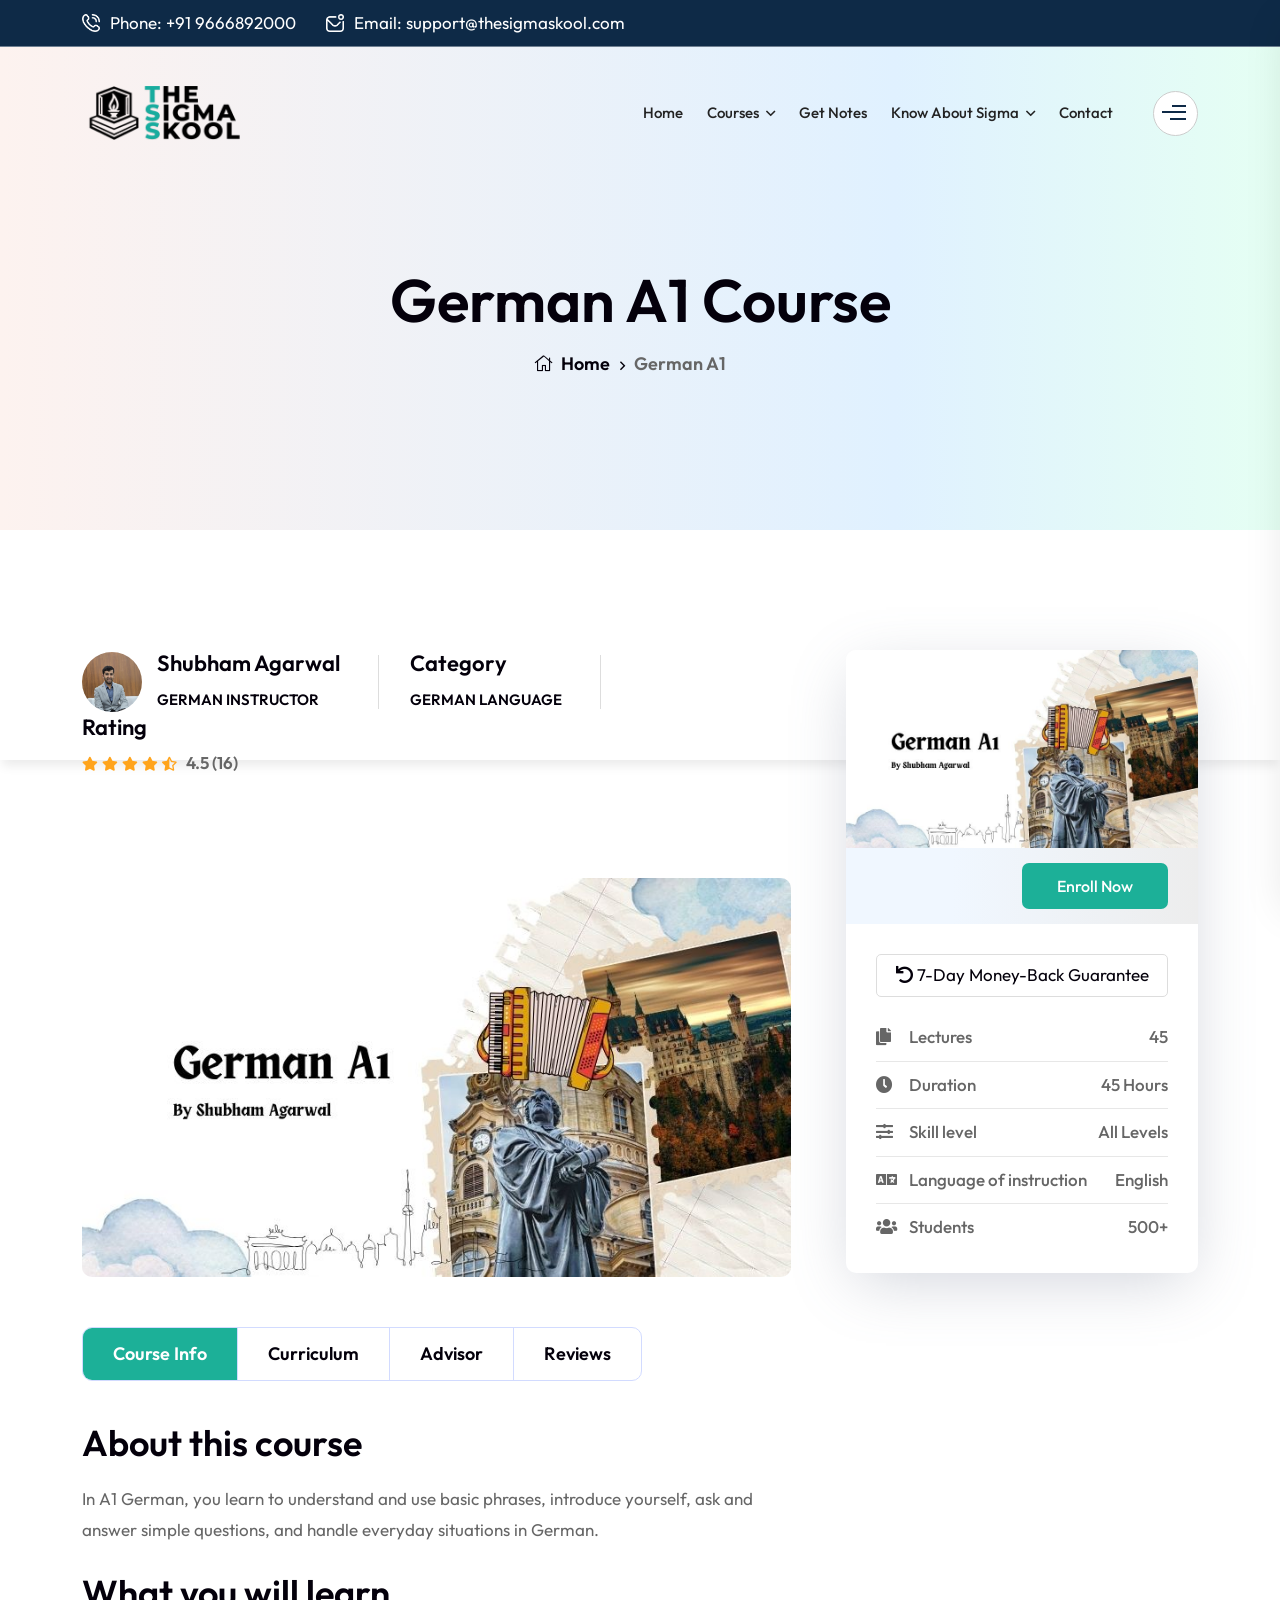
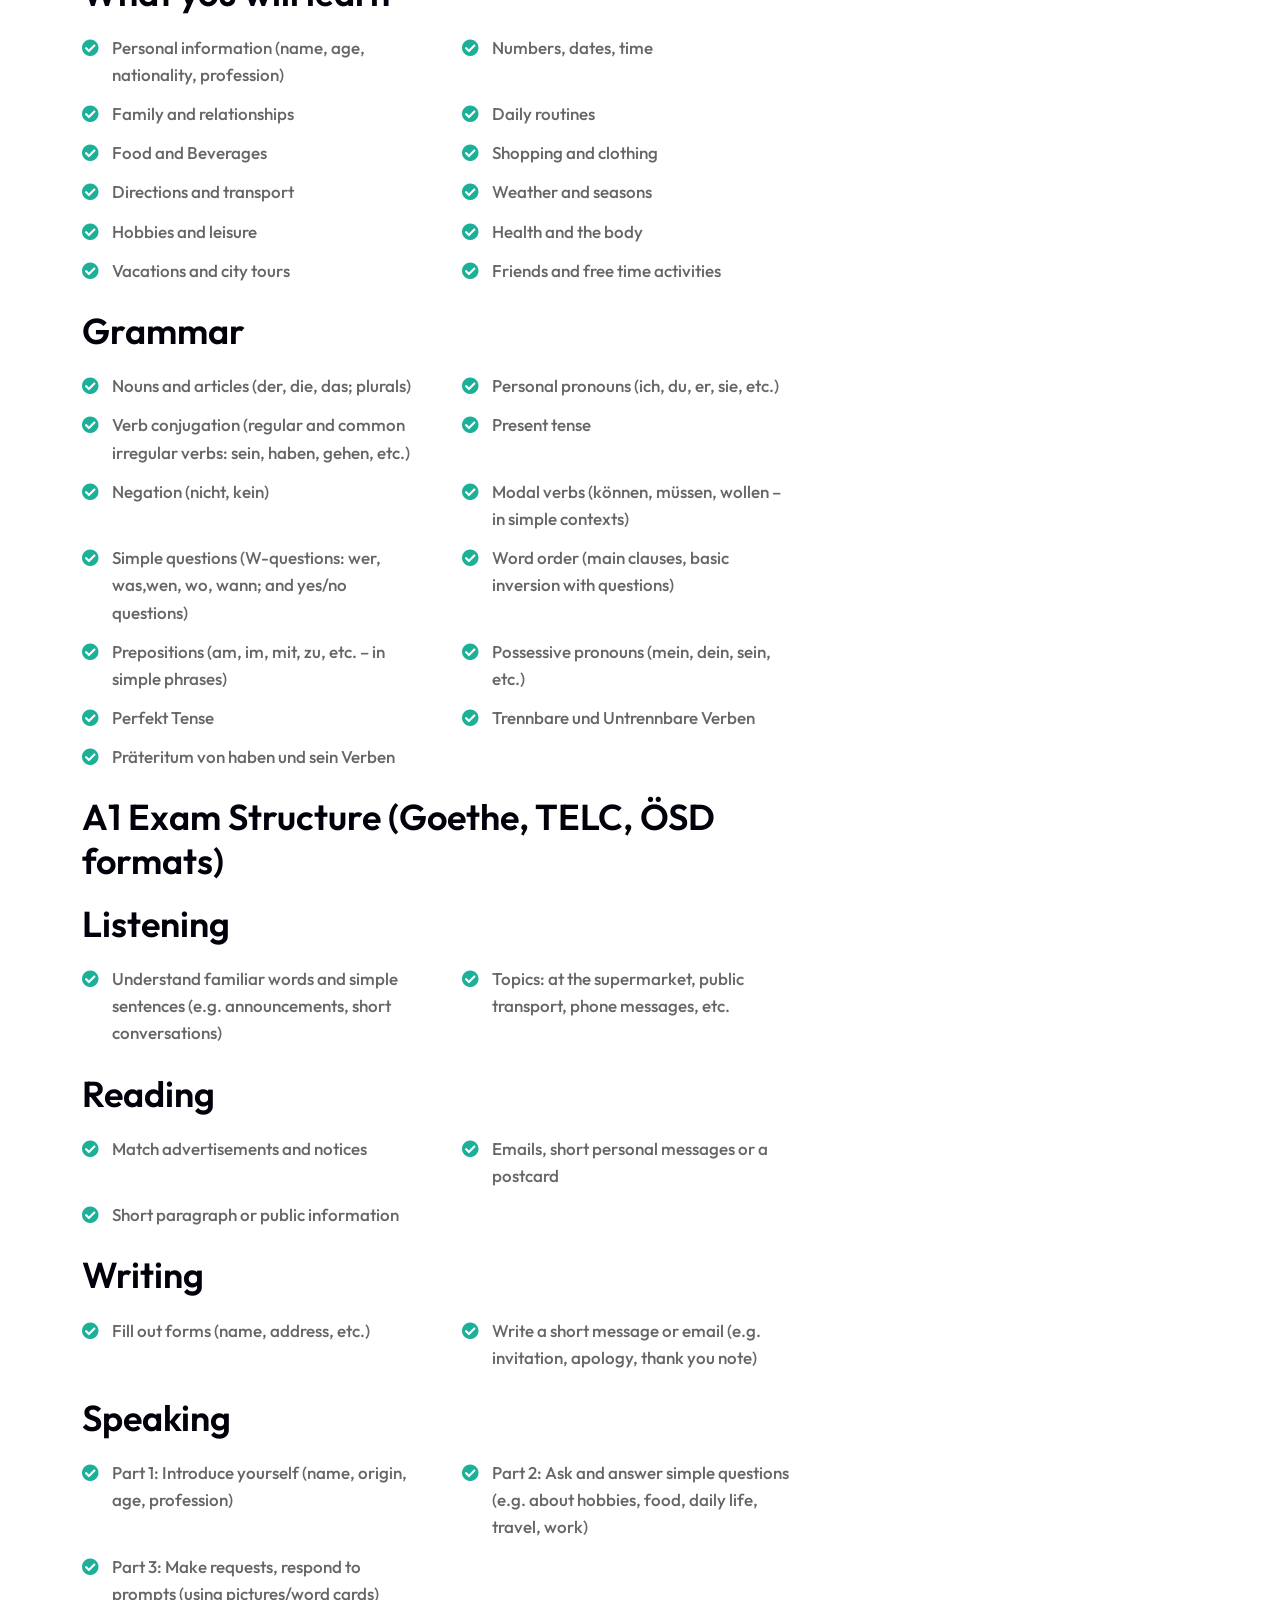
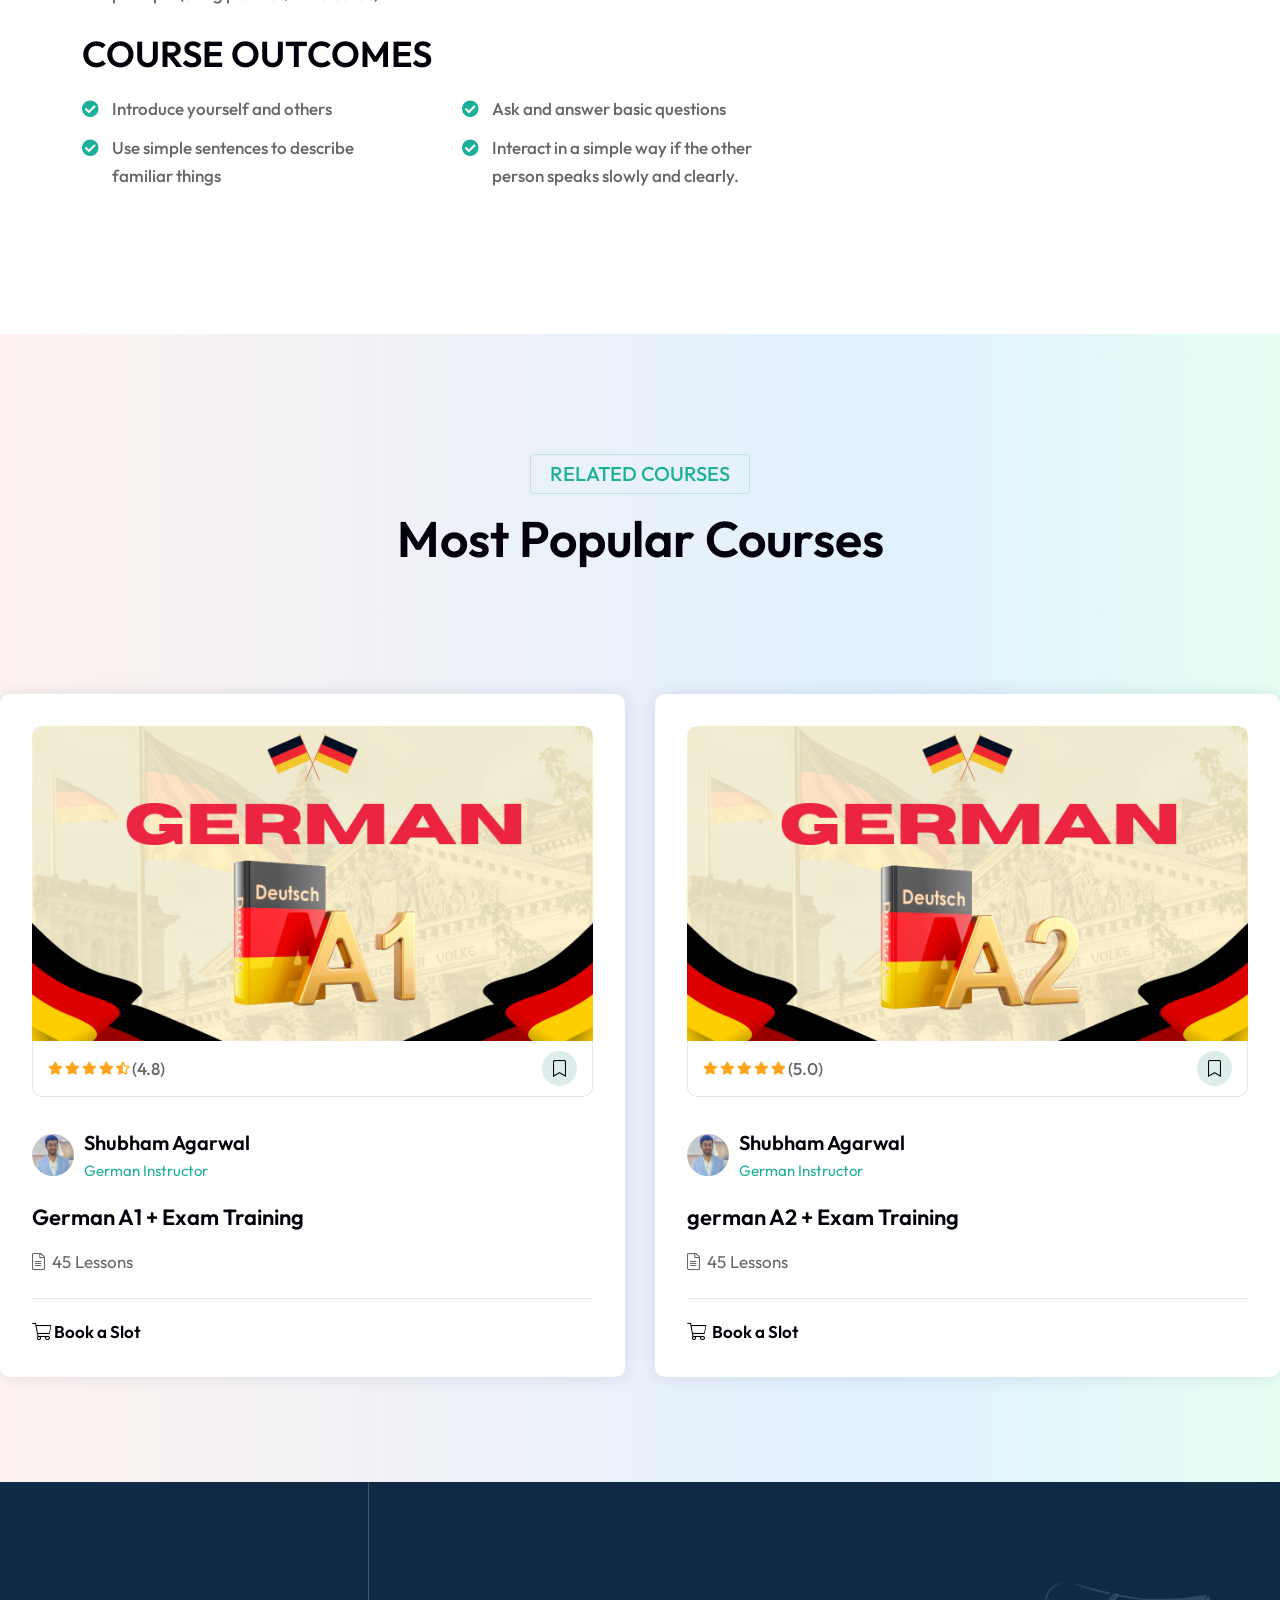
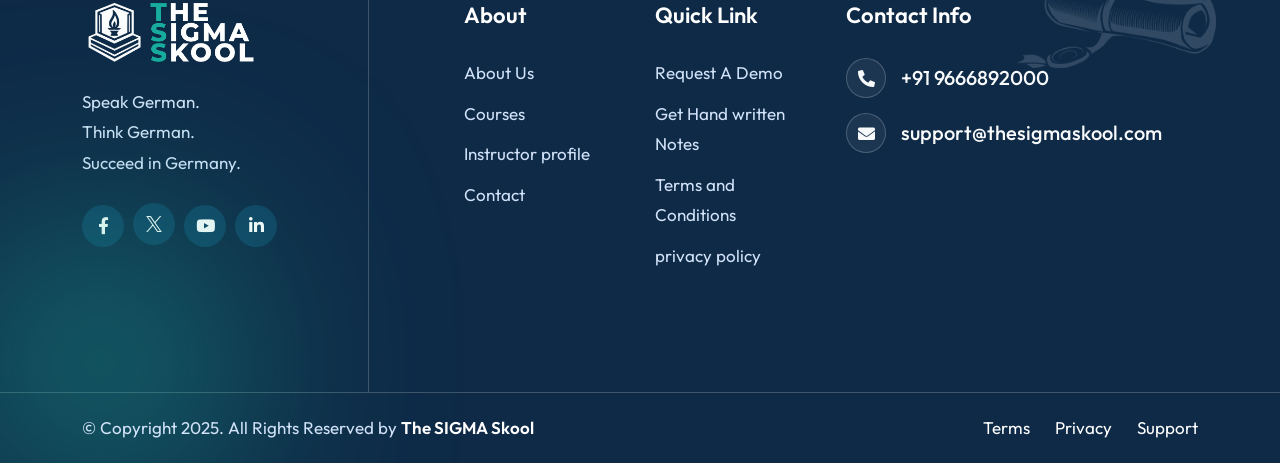
==== a1.html @ a1ff00e1 "alter 1" ====
<!DOCTYPE html>
<html lang="en">

<head>
    <!-- ========== Meta Tags ========== -->
    <meta charset="utf-8">
    <meta http-equiv="X-UA-Compatible" content="IE=edge">
    <meta name="viewport" content="width=device-width, initial-scale=1">
    <meta name="description" content="Learna - Education HTML Template">

    <!-- ========== Page Title ========== -->
    <title>The Sigma Skool</title>

    <!-- ========== Favicon Icon ========== -->
    <link rel="shortcut icon" href="assets/img/favicon.png" type="image/x-icon">

    <!-- ========== Start Stylesheet ========== -->
    <link href="assets/css/bootstrap.min.css" rel="stylesheet">
    <link href="assets/css/font-awesome.min.css" rel="stylesheet">
    <link href="assets/css/magnific-popup.css" rel="stylesheet">
    <link href="assets/css/swiper-bundle.min.css" rel="stylesheet">
    <link href="assets/css/animate.min.css" rel="stylesheet">
    <link href="assets/css/validnavs.css" rel="stylesheet">
    <link href="assets/css/helper.css" rel="stylesheet">
    <link href="assets/css/unit-test.css" rel="stylesheet">
    <link href="assets/css/style.css" rel="stylesheet">
    <link href="style.css" rel="stylesheet">
    <!-- ========== End Stylesheet ========== -->

</head>

<body>

    <!-- Start Preloader 
    ============================================= -->
    <div id="preloader">
        <div id="edufix-preloader" class="edufix-preloader">
            <div class="animation-preloader">
                <div class="spinner"></div>
                <div class="txt-loading">
                    <span data-text-preloader="S" class="letters-loading">
                        S
                    </span>
                    <span data-text-preloader="I" class="letters-loading">
                        I
                    </span>
                    <span data-text-preloader="G" class="letters-loading">
                        G
                    </span>
                    <span data-text-preloader="M" class="letters-loading">
                        M
                    </span>
                    <span data-text-preloader="A" class="letters-loading">
                        A
                    </span>
                    <!-- <span data-text-preloader="X" class="letters-loading">
                        X
                    </span> -->
                </div>
            </div>
            <div class="loader">
                <div class="row">
                    <div class="col-3 loader-section section-left">
                        <div class="bg"></div>
                    </div>
                    <div class="col-3 loader-section section-left">
                        <div class="bg"></div>
                    </div>
                    <div class="col-3 loader-section section-right">
                        <div class="bg"></div>
                    </div>
                    <div class="col-3 loader-section section-right">
                        <div class="bg"></div>
                    </div>
                </div>
            </div>
        </div>
    </div>
    <!-- End Preloader -->

    <!--[if lte IE 9]>
        <p class="browserupgrade">You are using an <strong>outdated</strong> browser. Please <a href="https://browsehappy.com/">upgrade your browser</a> to improve your experience and security.</p>
    <![endif]-->

    <!-- Start Header Top 
    ============================================= -->
    <div class="top-bar-area top-bar-style-one bg-dark text-light">
        <div class="container">
            <div class="row align-center">
                <div class="col-lg-7">
                    <ul class="item-flex">
                        <li>
                            <a href="tel:+4733378901">
                                <img src="assets/img/icon/2.png" alt="Icon"> Phone: +91 9666892000
                            </a>
                        </li>
                        <li>
                            <a href="mailto:name@email.com">
                                <img src="assets/img/icon/3.png" alt="Icon"> Email: support@thesigmaskool.com
                            </a>
                        </li>
                    </ul>
                </div>
                <div class="col-lg-5 text-end">
                    <div class="item-flex">
                        <!-- <div class="dropdown">
                            <button class="btn btn-secondary dropdown-toggle" type="button" id="dropdownMenuButton1" data-bs-toggle="dropdown" aria-expanded="false">
                                <img src="assets/img/icon/flag.png" alt="Image Not Found">
                                English <i class="fas fa-angle-down"></i>
                            </button>
                            <ul class="dropdown-menu" aria-labelledby="dropdownMenuButton1">
                              <li><a class="dropdown-item" href="#">Spanish</a></li>
                              <li><a class="dropdown-item" href="#">Arabic</a></li>
                            </ul>
                        </div> -->
                        <!-- <div>
                            <a href="#"><img src="assets/img/icon/1.png" alt="Icon"> Admin</a>
                        </div> -->
                    </div>
                </div>
            </div>
        </div>
    </div>
    <!-- End Header Top -->

    <!-- Header 
    ============================================= -->
    <header>
        <!-- Start Navigation -->
        <nav
            class="navbar mobile-sidenav navbar-sticky navbar-default validnavs dark navbar-fixed no-background inc-topbar">


            <div class="container d-flex justify-content-between align-items-center">

                <!-- Start Header Navigation -->
                <div class="item-flex">
                    <div class="navbar-header">
                        <button type="button" class="navbar-toggle" data-toggle="collapse" data-target="#navbar-menu">
                            <i class="fa fa-bars"></i>
                        </button>
                        <a class="navbar-brand" href="index.html">
                            <img src="assets/img/logo.png" class="logo" alt="Logo">
                        </a>
                    </div>
                    <!-- <form class="search-form" action="#">
                        <input type="text" placeholder="Search" class="form-control" name="text">
                        <button type="submit">
                            <i class="fa fa-search"></i>
                        </button>  
                    </form> -->
                </div>
                <!-- End Header Navigation -->

                <div class="nav-item-box d-flex justify-content-between align-items-center">
                    <!-- Collect the nav links, forms, and other content for toggling -->
                    <div class="collapse navbar-collapse" id="navbar-menu">

                        <img src="assets/img/logo.png" alt="Logo">
                        <button type="button" class="navbar-toggle" data-toggle="collapse" data-target="#navbar-menu">
                            <i class="fa fa-times"></i>
                        </button>

                        <ul class="nav navbar-nav navbar-right" data-in="fadeInDown" data-out="fadeOutUp">
                            <li class="dropdown megamenu-fw megamenu-style-two">
                                <!-- <a href="#" class="dropdown-toggle" data-toggle="dropdown">SIGMA</a>
                                <ul class="dropdown-menu megamenu-content" role="menu">
                                    
                                    <li>
                                        <div class="col-menu-wrap">
                                            <div class="menu-cal-items">
                                                <div class="col-menu">
                                                    <h4>Homepage Layout</h4>
                                                    <ul class="menu-col">
                                                        <li><a href="index.html">Home</a></li>
                                                        <li><a href="index-2.html">Digital Course Hub</a></li>
                                                        <li><a href="index-3.html">Online Academy</a></li>
                                                        <li><a href="index-4.html">Distance learning</a></li>
                                                    </ul>
                                                </div>
                                                <div c4lass="col-menu">
                                                    <h4>Homepage Layout</h4>
                                                    <ul class="menu-col">
                                                        <li><a href="index-5.html">Digital Education</a></li>
                                                        <li><a href="index-6.html">Remote Training</a></li>
                                                        <li><a href="index-7.html">University Classic</a></li>
                                                        <li><a href="index-8.html">Kindergarten</a></li>
                                                    </ul>
                                                </div>
                                            </div>
                                            <div class="megamenu-banner">
                                                <img src="assets/img/thumb/20.jpg" alt="Image Not Found">
                                            </div>
                                        </div>
                                    </li>
                                </ul>
                            </li> -->
                            <li><a href="index.html">Home</a></li>
                            <li class="dropdown megamenu-fw megamenu-style-four">
                                <a href="#" class="dropdown-toggle" data-toggle="dropdown">Courses</a>
                                <ul class="dropdown-menu megamenu-content" role="menu">
                                    <li>
                                        <div class="col-menu-wrap">
                                            <div class="col-menu">
                                                <h6 class="title">German Language</h6>
                                                <div class="content">
                                                    <ul class="menu-col">
                                                        <li><a href="a1.html">German A1</a></li>
                                                        <li><a href="a2.html">German A2</a></li>
                                                        <li><a href="b1.html">German B1</a></li>
                                                        <li><a href="a1a2.html">German A1+A2</a></li>
                                                        <li><a href="a1a2b1.html">German A1+A2+B1</a></li>
                                                        <li><a href="a2b1.html">German A2+B1</a></li>
                                                    </ul>
                                                </div>
                                            </div>
                                            <!-- <div class="col-menu">
                                                <h6 class="title">Japanese Language</h6>
                                                <div class="content">
                                                    <ul class="menu-col">
                                                        <li><a href="course-filter.html">Comming Soon</a></li>
                                                        <li><a href="course-filter-sidebar.html">Course Filter Sidebar</a></li>
                                                        <li><a href="course-filter-list.html">Course Filter List</a></li>
                                                        <li><a href="course-filter-list-sidebar.html">Course Filter List Sidebar</a></li>
                                                        <li><a href="course-single.html">Course Details</a></li>
                                                        <li><a href="course-single-2.html">Course Details Two</a></li>
                                                    </ul>
                                                </div>
                                            </div> -->
                                        </div><!-- end row -->
                                    </li>
                                </ul>
                            </li>
                            <li><a href="notes.html">Get Notes</a></li>
                            <li class="dropdown megamenu-fw megamenu-style-three">
                                <a href="#aboutus" class="dropdown-toggle" data-toggle="dropdown">Know about Sigma</a>
                                <ul class="dropdown-menu megamenu-content" role="menu">
                                    <li>
                                        <!-- <li><a href="about-us-2.html">About Us Two</a></li> -->
                                        <!-- <li><a href="instructor.html">Instructor</a></li> -->
                                    <li><a href="profile.html">Instructor Profile</a></li>
                                    <li><a href="terms-and-conditions.html">Terms and Conditions</a></li>
                                    <!-- <div class="col-menu-wrap">
                                            <div class="col-menu">
                                                <h6 class="title">Get Started</h6>
                                                <div class="content">
                                                    <ul class="menu-col">
                                                        <li><a href="about-us.html">About Us</a></li>
                                                        <li><a href="about-us-2.html">About Us Two</a></li>
                                                        <li><a href="instructor.html">Instructor</a></li>
                                                        <li><a href="profile.html">Instructor Profile</a></li>
                                                        <li><a href="gallery.html">Gallery</a></li>
                                                    </ul>
                                                </div>
                                            </div>
                                            <div class="col-menu">
                                                <h6 class="title">Events</h6>
                                                <div class="content">
                                                    <ul class="menu-col">
                                                        <li><a href="event.html">Event Style One</a></li>
                                                        <li><a href="event-2.html">Event Style Two</a></li>
                                                        <li><a href="event-3.html">Event Style Three</a></li>
                                                        <li><a href="event-4.html">Event Style Four</a></li>
                                                        <li><a href="event-single.html">Event Details</a></li>
                                                    </ul>
                                                </div>
                                            </div>
                                            <div class="col-menu">
                                                <h6 class="title">Important Pages</h6>
                                                <div class="content">
                                                    <ul class="menu-col">
                                                        <li><a href="membership-plan.html">Membership Plan</a></li>
                                                        <li><a href="zoom-meeting.html">Zoom Meeting</a></li>
                                                        <li><a href="zoom-meeting-details.html">Zoom Meeting Details</a></li>
                                                        <li><a href="faq.html">Faqs</a></li>
                                                        <li><a href="privacy-policy.html">Privacy Policy</a></li>
                                                    </ul>
                                                </div>
                                            </div>    
                                            <div class="col-menu">
                                                <h6 class="title">Other Pages</h6>
                                                <div class="content">
                                                    <ul class="menu-col">
                                                        <li><a href="contact-us.html">Contact Us</a></li>
                                                        <li><a href="login.html">Login</a></li>
                                                        <li><a href="register.html">Register</a></li>
                                                        <li><a href="megamenu.html">Megamenu</a></li>
                                                        <li><a href="404.html">Error page</a></li>
                                                    </ul>
                                                </div>
                                            </div>
                                        </div> -->
                            </li>
                        </ul>
                        </li>

                        <!-- <li class="dropdown">
                                <a href="#" class="dropdown-toggle" data-toggle="dropdown" >Blog</a>
                                <ul class="dropdown-menu">
                                    <li><a href="blog-standard.html">Blog Standard</a></li>
                                    <li><a href="blog-with-sidebar.html">Blog With Sidebar</a></li>
                                    <li><a href="blog-2-colum.html">Blog Grid Two Colum</a></li>
                                    <li><a href="blog-3-colum.html">Blog Grid Three Colum</a></li>
                                    <li><a href="blog-single.html">Blog Single</a></li>
                                    <li><a href="blog-single-with-sidebar.html">Blog Single With Sidebar</a></li>
                                </ul>
                        </li> -->
                        <!-- <li><a href="contact-us.html">Blog</a></li> -->
                        <li><a href="contact-us.html">Contact</a></li>
                        </ul>
                    </div><!-- /.navbar-collapse -->

                    <div class="attr-right">
                        <!-- Start Atribute Navigation -->
                        <div class="attr-nav">
                            <ul>
                                <li class="side-menu">
                                    <a href="#">
                                        <div class="menu-icon">
                                            <span class="bar-1"></span>
                                            <span class="bar-2"></span>
                                            <span class="bar-3"></span>
                                        </div>
                                    </a>
                                </li>
                            </ul>

                        </div>
                        <!-- End Atribute Navigation -->
                    </div>
                </div>

                <!-- Start Side Menu -->
                <div class="side">
                    <a href="#" class="close-side"><i class="fas fa-times"></i></a>
                    <div class="widget">
                        <div class="logo">
                            <img src="assets/img/logo-light.png" alt="Logo">
                        </div>
                        <p>
                            Sigma Skool offers expert-led German language courses guided by high-profile instructors
                            with global teaching experience. Our curriculum emphasizes real-world communication,
                            cultural fluency, and career relevance. Mastering German opens doors to international
                            education, top-tier job markets, and global networking—making language learning an
                            investment in your future success.

                        </p>
                    </div>
                    <div class="widget address">
                        <div>
                            <ul>
                                <li>
                                    <div class="content">
                                        <p>Address</p>
                                        <strong>Hyderabad</strong>
                                    </div>
                                </li>
                                <li>
                                    <div class="content">
                                        <p>Email</p>
                                        <strong>support@thesigmaskool.com</strong>
                                    </div>
                                </li>
                                <li>
                                    <div class="content">
                                        <p>Contact</p>
                                        <strong>+91 9542141419</strong>
                                    </div>
                                </li>
                            </ul>
                        </div>
                    </div>
                    <div class="widget newsletter">
                        <h4 class="title">Make yourself a SIGMA</h4>
                        <form action="#">
                            <div class="input-group stylish-input-group">
                                <input type="email" placeholder="Enter your e-mail" class="form-control" name="email">
                                <span class="input-group-addon">
                                    <button type="submit">
                                        <i class="fa fa-long-arrow-right"></i>
                                    </button>
                                </span>
                            </div>
                        </form>
                    </div>
                    <div class="widget social">
                        <ul class="link">
                            <li><a href="#"><i class="fab fa-facebook-f"></i></a></li>
                            <li><a href="#"><i class="fab fa-twitter"></i></a></li>
                            <li><a href="#"><i class="fab fa-linkedin-in"></i></a></li>
                            <li><a href="#"><i class="fab fa-behance"></i></a></li>
                        </ul>
                    </div>

                </div>
                <!-- End Side Menu -->

            </div>
            <!-- Overlay screen for menu -->
            <div class="overlay-screen"></div>
            <!-- End Overlay screen for menu -->
        </nav>
        <!-- End Navigation -->
    </header>
    <!-- End Header -->


    <!-- Start Breadcrumb 
    ============================================= -->
    <div class="breadcrumb-area text-center bg-gray-gradient-secondary">
        <div class="container">
            <div class="row">
                <div class="col-lg-8 offset-lg-2">
                    <h1>German A1 Course</h1>
                    <nav aria-label="breadcrumb">
                        <ol class="breadcrumb">
                            <li><a href="#"><i class="fas fa-home"></i> Home</a></li>
                            <li class="active">German A1</li>
                        </ol>
                    </nav>
                </div>
            </div>
        </div>
    </div>
    <!-- End Breadcrumb -->

    <!-- Start Course Details 
    ============================================= -->
    <div class="course-detils-area default-padding">
        <div class="container">
            <div class="course-details-items">
                <div class="row">
                    <div class="col-lg-8 pr-40 pr-md-15 pr-xs-15">
                        <div class="course-details-left-info">

                            <div class="course-single-meta">
                                <div class="item author">
                                    <div class="thumb">
                                        <a href="#"><img alt="Thumb" src="assets/img/team/profile.png"></a>
                                    </div>
                                    <div class="desc">
                                        <h4>Shubham Agarwal</h4>
                                        <a href="#">German Instructor</a>
                                    </div>
                                </div>
                                <div class="item category">
                                    <h4>Category</h4>
                                    <a href="#">German Language</a>
                                </div>
                                <div class="item rating">
                                    <h4>Rating</h4>
                                    <i class="fas fa-star"></i>
                                    <i class="fas fa-star"></i>
                                    <i class="fas fa-star"></i>
                                    <i class="fas fa-star"></i>
                                    <i class="fas fa-star-half-alt"></i>
                                    <span>4.5 (16)</span>
                                </div>
                            </div>
                            <div class="coruse-details-thumb">
                                <img src="assets/img/courses/5.jpg" alt="Image Not Found">
                            </div>

                            <div class="course-details-info">
                                <ul class="nav nav-tabs course-details-navs" id="myTab" role="tablist">
                                    <li class="nav-item" role="presentation">
                                        <button class="nav-link active" id="tabs_1" data-bs-toggle="tab"
                                            data-bs-target="#tab_1" type="button" role="tab" aria-controls="tab_1"
                                            aria-selected="true">
                                            Course Info
                                        </button>
                                    </li>
                                    <li class="nav-item" role="presentation">
                                        <button class="nav-link" id="tabs_2" data-bs-toggle="tab"
                                            data-bs-target="#tab_2" type="button" role="tab" aria-controls="tab_2"
                                            aria-selected="false">
                                            Curriculum
                                        </button>
                                    </li>
                                    <li class="nav-item" role="presentation">
                                        <button class="nav-link" id="tabs_3" data-bs-toggle="tab"
                                            data-bs-target="#tab_3" type="button" role="tab" aria-controls="tab_3"
                                            aria-selected="false">
                                            Advisor
                                        </button>
                                    </li>
                                    <li class="nav-item" role="presentation">
                                        <button class="nav-link" id="tabs_4" data-bs-toggle="tab"
                                            data-bs-target="#tab_4" type="button" role="tab" aria-controls="tab_4"
                                            aria-selected="false">
                                            Reviews
                                        </button>
                                    </li>
                                </ul>


                                <div class="tab-content course-details-tab-content" id="myTabContent">
                                    <!-- Tab Single -->
                                    <div class="tab-pane fade show active" id="tab_1" role="tabpanel"
                                        aria-labelledby="tabs_1">
                                       <h2>About this course</h2>
                                    <p>
                                        In A1 German, you learn to understand and use basic phrases, introduce yourself, ask and answer simple questions, and handle everyday situations in German.
                                    <h2>What you will learn</h2>
                                    <ul class="list-style-one">
                                        <li>Personal information (name, age, nationality, profession)</li>
                                        <li>Numbers, dates, time</li>
                                        <li>Family and relationships</li>
                                        <li>Daily routines</li>
                                        <li>Food and Beverages</li>
                                        <li>Shopping and clothing</li>
                                        <li>Directions and transport</li>
                                        <li>Weather and seasons</li>
                                        <li>Hobbies and leisure </li>
                                        <li>Health and the body </li>
                                        <li>Vacations and city tours</li>
                                        <li>Friends and free time activities</li>
                                    </ul>
                                    <h2>Grammar</h2>
                                    <ul class="list-style-one">
                                        <li>Nouns and articles (der, die, das; plurals)</li>
                                        <li>Personal pronouns (ich, du, er, sie, etc.)</li>
                                        <li>Verb conjugation (regular and common irregular verbs: sein, haben, gehen, etc.)</li>
                                        <li>Present tense </li>
                                        <li>Negation (nicht, kein)</li>
                                        <li>Modal verbs (können, müssen, wollen – in simple contexts)</li>
                                        <li>Simple questions (W-questions: wer, was,wen, wo, wann; and yes/no questions)</li>
                                        <li>Word order (main clauses, basic inversion with questions)</li>
                                        <li>Prepositions (am, im, mit, zu, etc. – in simple phrases)</li>
                                        <li>Possessive pronouns (mein, dein, sein, etc.)</li>
                                        <li>Perfekt Tense</li>
                                        <li>Trennbare und Untrennbare Verben</li>
                                        <li>Präteritum von haben und sein Verben</li>
                                        </ul>

                                    <h2>A1 Exam Structure (Goethe, TELC, ÖSD formats)</h2>
                                    
                                    <h2>Listening</h2>
                                    <ul class="list-style-one">
                                        <li>Understand familiar words and simple sentences (e.g. announcements, short conversations)</li>
                                        <li>Topics: at the supermarket, public transport, phone messages, etc.</li>
                                    </ul>
                                    
                                    <h2>Reading</h2>
                                    <ul class="list-style-one">
                                        <li>Match advertisements and notices</li>
                                        <li>Emails, short personal messages or a postcard</li>
                                        <li>Short paragraph or public information</li>
                                    </ul>
                                    
                                    <h2>Writing</h2>
                                    <ul class="list-style-one">
                                        <li>Fill out forms (name, address, etc.)</li>
                                        <li>Write a short message or email (e.g. invitation, apology, thank you note)</li>
                                    </ul>
                                    
                                    <h2>Speaking</h2>
                                    <ul class="list-style-one">
                                        <li>Part 1: Introduce yourself (name, origin, age, profession)</li>
                                        <li>Part 2: Ask and answer simple questions (e.g. about hobbies, food, daily life, travel, work)</li>
                                        <li>Part 3: Make requests, respond to prompts (using pictures/word cards)</li>
                                    </ul>
                                    
                                    <h2>COURSE OUTCOMES</h2>
                                    <ul class="list-style-one">
                                        <li>Introduce yourself and others</li>
                                        <li>Ask and answer basic questions</li>
                                        <li>Use simple sentences to describe familiar things</li>
                                        <li>Interact in a simple way if the other person speaks slowly and clearly.</li>
                                    </ul>

                                    </div>

                                    <div class="tab-pane fade" id="tab_4" role="tabpanel" aria-labelledby="tabs_4">
                                        <div class="curriculum-review">
                                            <div class="curriculum-review-item">
                                                <div class="total-review">
                                                    <h2>4.9</h2>
                                                    <h4>Wonderful</h4>
                                                    <div class="ratings">
                                                        <i class="fas fa-star"></i>
                                                        <i class="fas fa-star"></i>
                                                        <i class="fas fa-star"></i>
                                                        <i class="fas fa-star"></i>
                                                        <i class="fas fa-star-half-alt"></i>
                                                    </div>
                                                    <span>(2.5k Reviews)</span>
                                                </div>
                                                <div class="review-count">
                                                    <!-- Single Item -->
                                                    <div class="review-count-item">
                                                        <div class="ratings five-out-of-five">
                                                            <i class="fas fa-star"></i>
                                                            <i class="fas fa-star"></i>
                                                            <i class="fas fa-star"></i>
                                                            <i class="fas fa-star"></i>
                                                            <i class="fas fa-star"></i>
                                                        </div>
                                                        <div class="progress-bar width-90"></div>
                                                        <span>90%</span>
                                                    </div>
                                                    <!-- End Single Item -->
                                                    <!-- Single Item -->
                                                    <div class="review-count-item">
                                                        <div class="ratings five-out-of-four">
                                                            <i class="fas fa-star"></i>
                                                            <i class="fas fa-star"></i>
                                                            <i class="fas fa-star"></i>
                                                            <i class="fas fa-star"></i>
                                                            <i class="fas fa-star"></i>
                                                        </div>
                                                        <div class="progress-bar width-80"></div>
                                                        <span>80%</span>
                                                    </div>
                                                    <!-- End Single Item -->
                                                    <!-- Single Item -->
                                                    <div class="review-count-item">
                                                        <div class="ratings five-out-of-three">
                                                            <i class="fas fa-star"></i>
                                                            <i class="fas fa-star"></i>
                                                            <i class="fas fa-star"></i>
                                                            <i class="fas fa-star"></i>
                                                            <i class="fas fa-star"></i>
                                                        </div>
                                                        <div class="progress-bar width-70"></div>
                                                        <span>70%</span>
                                                    </div>
                                                    <!-- End Single Item -->
                                                    <!-- Single Item -->
                                                    <div class="review-count-item">
                                                        <div class="ratings five-out-of-two">
                                                            <i class="fas fa-star"></i>
                                                            <i class="fas fa-star"></i>
                                                            <i class="fas fa-star"></i>
                                                            <i class="fas fa-star"></i>
                                                            <i class="fas fa-star"></i>
                                                        </div>
                                                        <div class="progress-bar width-60"></div>
                                                        <span>60%</span>
                                                    </div>
                                                    <!-- End Single Item -->
                                                    <!-- Single Item -->
                                                    <div class="review-count-item">
                                                        <div class="ratings five-out-of-one">
                                                            <i class="fas fa-star"></i>
                                                            <i class="fas fa-star"></i>
                                                            <i class="fas fa-star"></i>
                                                            <i class="fas fa-star"></i>
                                                            <i class="fas fa-star"></i>
                                                        </div>
                                                        <div class="progress-bar width-10"></div>
                                                        <span>10%</span>
                                                    </div>
                                                    <!-- End Single Item -->
                                                </div>
                                            </div>
                                        </div>
                                        <div class="course-review-section mt-80 mt-xs-50">
                                            <!-- Single Item -->
                                            <div class="course-review-item-one">
                                                <div class="thumb">
                                                    <!-- <img src="assets/img/team/m3.jpg" alt="Image Not Found"> -->
                                                </div>
                                                <div class="info">
                                                    <div class="top">
                                                        <h4>Y Sunny</h4>
                                                        <span>18 August, 2025</span>
                                                    </div>
                                                    <div class="ratings">
                                                        <i class="fas fa-star"></i>
                                                        <i class="fas fa-star"></i>
                                                        <i class="fas fa-star"></i>
                                                        <i class="fas fa-star"></i>
                                                        <i class="fas fa-star-half-alt"></i>
                                                    </div>
                                                    <p>
                                                        Learning German with Shubham Sir was a great experience. I have
                                                        completed A1+A2 with strong basics and In a structured way.
                                                    </p>
                                                    <div class="bottom">
                                                        <ul>
                                                            <li>
                                                                <a href="#"><i class="fas fa-thumbs-up"></i> 202</a>
                                                            </li>
                                                            <li>
                                                                <a href="#"><i class="fas fa-reply"></i> Reply</a>
                                                            </li>
                                                        </ul>
                                                    </div>
                                                </div>
                                            </div>
                                            <!-- End Single Item -->
                                            <!-- Single Item -->
                                            <div class="course-review-item-one">
                                                <div class="thumb">
                                                    <!-- <img src="assets/img/team/m4.jpg" alt="Image Not Found"> -->
                                                </div>
                                                <div class="info">
                                                    <div class="top">
                                                        <h4>Jayasree</h4>
                                                        <span>18 June, 2025</span>
                                                    </div>
                                                    <div class="ratings">
                                                        <i class="fas fa-star"></i>
                                                        <i class="fas fa-star"></i>
                                                        <i class="fas fa-star"></i>
                                                        <i class="fas fa-star"></i>
                                                        <i class="fas fa-star"></i>
                                                    </div>
                                                    <p>
                                                        It has been an amazing experience learning the language with you
                                                        sir.and you allows a lot of time for practicing conversations
                                                        during our lessons and does not ignore grammar,pronunciation or
                                                        spellings.I appreciate your patience and clarity in explaining
                                                        complex concepts.
                                                    </p>
                                                    <div class="bottom">
                                                        <ul>
                                                            <li>
                                                                <a href="#"><i class="fas fa-thumbs-up"></i> 658</a>
                                                            </li>
                                                            <li>
                                                                <a href="#"><i class="fas fa-reply"></i> Reply</a>
                                                            </li>
                                                        </ul>
                                                    </div>
                                                </div>
                                            </div>
                                            <!-- End Single Item -->
                                        </div>
                                    </div>
                                    <!-- End Tab Single -->
                                </div>

                            </div>

                        </div>
                    </div>
                    <div class="col-lg-4">
                        <div class="course-details-category">
                            <!-- Single Item -->
                            <div class="course-cat-single">
                                <div class="course-preview-info">
                                    <div class="thumb">
                                        <img src="assets/img/courses/5.jpg" alt="Thumb">
                                        <!-- <a href="https://www.youtube.com/watch?v=owhuBrGIOsE" class="popup-youtube light video-play-button item-center"> -->
                                        <!-- <i class="fa fa-play"></i> -->
                                        </a>
                                    </div>
                                    <div class="content">
                                        <div class="top">
                                            <div class="pricce">
                                                <!-- <h2>$32</h2> -->
                                            </div>
                                            <a class="btn btn-theme animation btn-sm" href="https://wa.me/911234567890">Enroll Now</a>
                                        </div>
                                        <div class="course-includes">
                                            <div class="info">
                                                <p>
                                                    <i class="fas fa-undo"></i> 7-Day Money-Back Guarantee
                                                </p>
                                                <ul>
                                                    <li>
                                                        <i class="fas fa-copy"></i> Lectures <span>45</span>
                                                    </li>
                                                    <li>
                                                        <i class="fas fa-clock"></i> Duration <span>45 Hours</span>
                                                    </li>
                                                    <li>
                                                        <i class="fas fa-sliders-h"></i> Skill level <span>All
                                                            Levels</span>
                                                    </li>
                                                    <li>
                                                        <i class="fas fa-language"></i> Language of instruction<span>English</span>
                                                    </li>
                                                    <li>
                                                        <i class="fas fa-users"></i> Students <span>500+</span>
                                                    </li>
                                                </ul>
                                            </div>
                                        </div>
                                    </div>
                                </div>
                            </div>
                            <!-- End Single Item -->
                            <!-- Single Item -->
                            <!-- <div class="course-cat-single">
                                <div class="top-instructor-widget">
                                    <h4 class="widget-title">Top Instructors</h4>
                                    Single Item
                                    <div class="top-instructor-single">
                                        <div class="thumb">
                                            <img src="assets/img/team/m6.jpg" alt="Image Not Found">
                                        </div>
                                        <div class="info">
                                            <h5><a href="#">Daniyel Joe</a></h5>
                                            <span>Java Expert</span>
                                            <div class="ratings">
                                                <i class="fas fa-star"></i>
                                                <i class="fas fa-star"></i>
                                                <i class="fas fa-star"></i>
                                                <i class="fas fa-star"></i>
                                                <i class="fas fa-star-half-alt"></i>
                                                <span>(4.9)</span>
                                            </div>
                                            <ul>
                                                <li><i class="fas fa-file-alt"></i> 12 Courses</li>
                                                <li><i class="fas fa-user"></i> 2k Students</li>
                                            </ul>
                                        </div>
                                    </div>
                                    Single Item
                                    Single Item
                                    <div class="top-instructor-single">
                                        <div class="thumb">
                                            <img src="assets/img/team/m5.jpg" alt="Image Not Found">
                                        </div>
                                        <div class="info">
                                            <h5><a href="#">Sarahub Albert</a></h5>
                                            <span>Laravel Expert</span>
                                            <div class="ratings">
                                                <i class="fas fa-star"></i>
                                                <i class="fas fa-star"></i>
                                                <i class="fas fa-star"></i>
                                                <i class="fas fa-star"></i>
                                                <i class="fas fa-star"></i>
                                                <span>(5.0)</span>
                                            </div>
                                            <ul>
                                                <li><i class="fas fa-file-alt"></i> 25 Courses</li>
                                                <li><i class="fas fa-user"></i> 5k Students</li>
                                            </ul>
                                        </div>
                                    </div>
                                    Single Item
                                </div>
                            </div>
                            End Single Item -->
                        </div>
                    </div>
                </div>
            </div>
        </div>
    </div>
    <!-- End Course Details -->

    <!-- Start Related Course 
    ============================================= -->
    <div class="course-style-two-area default-padding bottom-less bg-gray-gradient-secondary overflow-hidden">
        <div class="container">
            <div class="row">
                <div class="col-lg-8 offset-lg-2">
                    <div class="site-heading text-center">
                        <h4 class="sub-title">Related Courses</h4>
                        <h2 class="title">Most Popular Courses</h2>
                    </div>
                </div>
            </div>
        </div>
        <div class="container">
            <div class="row">
                <div class="col-lg-12">
                    <div class="course-style-one-bullet swiper">
                        <div class="swiper-wrapper">
                            <!-- <div class="swiper-slide">
                                <div class="course-bullet-item">
                                    <div class="icon">
                                        <img src="assets/img/icon/26.png" alt="Image Not Found">
                                    </div>
                                    <div class="info">
                                        <h4>German</h4>
                                        <span>6 Courses</span>
                                    </div>
                                </div>
                            </div>
                            <div class="swiper-slide">
                                <div class="course-bullet-item">
                                    <div class="icon">
                                        <img src="assets/img/icon/27.png" alt="Image Not Found">
                                    </div>
                                    <div class="info">
                                        <h4>Japanese</h4>
                                        <span>5 Courses</span>
                                    </div>
                                </div>
                            </div>
                            <div class="swiper-slide">
                                <div class="course-bullet-item">
                                    <div class="icon">
                                        <img src="assets/img/icon/28.png" alt="Image Not Found">
                                    </div>
                                    <div class="info">
                                        <h4>Spoken English</h4>
                                        <span>10 Courses</span>
                                    </div>
                                </div>
                            </div>
                            <div class="swiper-slide">
                                <div class="course-bullet-item">
                                    <div class="icon">
                                        <img src="assets/img/icon/29.png" alt="Image Not Found">
                                    </div>
                                    <div class="info">
                                        <h4>French</h4>
                                        <span>6 Courses</span>
                                    </div>
                                </div>
                            </div>
                            <div class="swiper-slide">
                                <div class="course-bullet-item">
                                    <div class="icon">
                                        <img src="assets/img/icon/30.png" alt="Image Not Found">
                                    </div>
                                    <div class="info">
                                        <h4>Spanish</h4>
                                        <span>7 Courses</span>
                                    </div>
                                </div> -->
                            </div>
                        </div>
                    </div>
                </div>
            </div>

            <div class="course-style-one-carousel swiper">
                <div class="swiper-wrapper">

                    <!-- Single Item -->
                    <div class="swiper-slide">
                        <div class="row">
                            <div class="course-inner-carousel swiper">
                                <div class="swiper-wrapper">
                                    <!-- Single Item -->
                                    <div class="swiper-slide">
                                        <div class="course-style-one-item hover-less style-two">
                                            <div class="thumb">
                                                <img src="assets/img/courses/1.png" alt="Image Not Found">
                                            </div>
                                            <div class="top-meta">
                                                <ul>
                                                    <li>
                                                        <div class="course-rating">
                                                            <i class="fas fa-star"></i>
                                                            <i class="fas fa-star"></i>
                                                            <i class="fas fa-star"></i>
                                                            <i class="fas fa-star"></i>
                                                            <i class="fas fa-star-half-alt"></i>
                                                            <span>(4.8)</span>
                                                        </div>
                                                    </li>
                                                </ul>
                                                <div class="bookmark">
                                                    <a href="#"><i class="fas fa-bookmark"></i></a>
                                                </div>
                                            </div>
                                            <div class="info">
                                                <div class="author">
                                                    <img src="assets/img/courses/profile.png" alt="Image Not Found">
                                                    <a href="#">Shubham Agarwal <span>German Instructor</span></a>
                                                </div>
                                                <h4><a href="course-single.html">German A1 + Exam Training</a></h4>
                                                <div class="course-meta">
                                                    <ul>
                                                        <li>
                                                            <i class="fas fa-file-alt"></i> 45 Lessons
                                                        </li>
                                                        <!-- <li>
                                                            <i class="fas fa-user"></i> 120 Students
                                                        </li> -->
                                                    </ul>
                                                </div>
                                            </div>
                                            <div class="course-bottom-meta">
                                                <!-- <h2 class="price"><del>$48.00</del> $32.00</h2> -->
                                                <a href="#"><i class="fas fa-shopping-cart"></i>Book a Slot</a>
                                            </div>
                                        </div>
                                    </div>
                                    <!-- Single Item -->
                                    <!-- Single Item -->
                                    <div class="swiper-slide">
                                        <div class="course-style-one-item hover-less style-two">
                                            <div class="thumb">
                                                <img src="assets/img/courses/2.png" alt="Image Not Found">
                                            </div>
                                            <div class="top-meta">
                                                <ul>
                                                    <li>
                                                        <div class="course-rating">
                                                            <i class="fas fa-star"></i>
                                                            <i class="fas fa-star"></i>
                                                            <i class="fas fa-star"></i>
                                                            <i class="fas fa-star"></i>
                                                            <i class="fas fa-star"></i>
                                                            <span>(5.0)</span>
                                                        </div>
                                                    </li>
                                                </ul>
                                                <div class="bookmark">
                                                    <a href="#"><i class="fas fa-bookmark"></i></a>
                                                </div>
                                            </div>
                                            <div class="info">
                                                <div class="author">
                                                    <img src="assets/img/courses/profile.png" alt="Image Not Found">
                                                    <a href="#">Shubham Agarwal <span>German Instructor</span></a>
                                                </div>
                                                <h4><a href="course-single.html">german A2 + Exam Training</a></h4>
                                                <div class="course-meta">
                                                    <ul>
                                                        <li>
                                                            <i class="fas fa-file-alt"></i> 45 Lessons
                                                        </li>
                                                        <!-- <li>
                                                            <i class="fas fa-user"></i> 340 Students
                                                        </li> -->
                                                    </ul>
                                                </div>
                                            </div>
                                            <div class="course-bottom-meta">
                                                <!-- <h2 class="price"><del>$53.00</del> $28.00</h2> -->
                                                <a href="#"><i class="fas fa-shopping-cart"></i> Book a Slot</a>
                                            </div>
                                        </div>
                                    </div>
                                    <!-- Single Item -->
                                    <!-- Single Item -->
                                    <div class="swiper-slide">
                                        <div class="course-style-one-item hover-less style-two">
                                            <div class="thumb">
                                                <img src="assets/img/courses/3.png" alt="Image Not Found">
                                            </div>
                                            <div class="top-meta">
                                                <ul>
                                                    <li>
                                                        <div class="course-rating">
                                                            <i class="fas fa-star"></i>
                                                            <i class="fas fa-star"></i>
                                                            <i class="fas fa-star"></i>
                                                            <i class="fas fa-star"></i>
                                                            <i class="fas fa-star-half-alt"></i>
                                                            <span>(4.9)</span>
                                                        </div>
                                                    </li>
                                                </ul>
                                                <div class="bookmark">
                                                    <a href="#"><i class="fas fa-bookmark"></i></a>
                                                </div>
                                            </div>
                                            <div class="info">
                                                <div class="author">
                                                    <img src="assets/img/courses/profile.png" alt="Image Not Found">
                                                    <a href="#">Shubham Agarwal <span>German Instructor</span></a>
                                                </div>
                                                <h4><a href="course-single.html">German B1 + Exam Training</a></h4>
                                                <div class="course-meta">
                                                    <ul>
                                                        <li>
                                                            <i class="fas fa-file-alt"></i> 60 Lessons
                                                        </li>
                                                        <li>
                                                            <!-- <i class="fas fa-user"></i> 650 Students -->
                                                        </li>
                                                    </ul>
                                                </div>
                                            </div>
                                            <div class="course-bottom-meta">
                                                <!-- <h2 class="price"><del>$36.00</del> $20.00</h2> -->
                                                <a href="#"><i class="fas fa-shopping-cart"></i> Book a Slot</a>
                                            </div>
                                        </div>
                                    </div>
                                    <!-- Single Item -->
                                </div>
                            </div>
                        </div>
                    </div>
                    <!-- End Single Item -->

                    <!-- Single Item -->
                    <div class="swiper-slide">
                        <div class="row">
                            <div class="course-inner-carousel swiper">
                                <div class="swiper-wrapper">
                                    <!-- Single Item -->
                                    <div class="swiper-slide">
                                        <div class="course-style-one-item hover-less style-two">
                                            <div class="thumb">
                                                <img src="assets/img/courses/4.png" alt="Image Not Found">
                                            </div>
                                            <div class="top-meta">
                                                <ul>
                                                    <li>
                                                        <div class="course-rating">
                                                            <i class="fas fa-star"></i>
                                                            <i class="fas fa-star"></i>
                                                            <i class="fas fa-star"></i>
                                                            <i class="fas fa-star"></i>
                                                            <i class="fas fa-star-half-alt"></i>
                                                            <span>(4.8)</span>
                                                        </div>
                                                    </li>
                                                </ul>
                                                <div class="bookmark">
                                                    <a href="#"><i class="fas fa-bookmark"></i></a>
                                                </div>
                                            </div>
                                            <div class="info">
                                                <div class="author">
                                                    <img src="assets/img/courses/profile.png" alt="Image Not Found">
                                                    <a href="#">Shubham Agarwal<span>German Instructor</span></a>
                                                </div>
                                                <h4><a href="course-single.html">German Combo pack A1+A2+B1 + Exam
                                                        Training</a></h4>
                                                <div class="course-meta">
                                                    <ul>
                                                        <li>
                                                            <i class="fas fa-file-alt"></i> 130 Lessons
                                                        </li>
                                                        <!-- <li>
                                                            <i class="fas fa-user"></i> 458 Students
                                                        </li> -->
                                                    </ul>
                                                </div>
                                            </div>
                                            <div class="course-bottom-meta">
                                                <!-- <h2 class="price"><del>$36.00</del> $20.00</h2> -->
                                                <a href="#"><i class="fas fa-shopping-cart"></i> Book a slot</a>
                                            </div>
                                        </div>
                                    </div>
                                    <!-- Single Item -->
                                    <!-- Single Item -->
                                    <div class="swiper-slide">
                                        <div class="course-style-one-item hover-less style-two">
                                            <div class="thumb">
                                                <img src="assets/img/courses/a1a2.png" alt="Image Not Found">
                                            </div>
                                            <div class="top-meta">
                                                <ul>
                                                    <li>
                                                        <div class="course-rating">
                                                            <i class="fas fa-star"></i>
                                                            <i class="fas fa-star"></i>
                                                            <i class="fas fa-star"></i>
                                                            <i class="fas fa-star"></i>
                                                            <i class="fas fa-star-half-alt"></i>
                                                            <span>(4.7)</span>
                                                        </div>
                                                    </li>
                                                </ul>
                                                <div class="bookmark">
                                                    <a href="#"><i class="fas fa-bookmark"></i></a>
                                                </div>
                                            </div>
                                            <div class="info">
                                                <div class="author">
                                                    <img src="assets/img/courses/profile.png" alt="Image Not Found">
                                                    <a href="#">Shubham Agarwal<span>German Instructor</span></a>
                                                </div>
                                                <h4><a href="course-single.html">German A1+A2 Combo + Exam Training</a>
                                                </h4>
                                                <div class="course-meta">
                                                    <ul>
                                                        <li>
                                                            <i class="fas fa-file-alt"></i> 90 Lessons
                                                        </li>
                                                        <!-- <li>
                                                            <i class="fas fa-user"></i> 457 Students
                                                        </li> -->
                                                    </ul>
                                                </div>
                                            </div>
                                            <div class="course-bottom-meta">
                                                <!-- <h2 class="price"><del>$42.00</del> $28.00</h2> -->
                                                <a href="#"><i class="fas fa-shopping-cart"></i> Book a slot</a>
                                            </div>
                                        </div>
                                    </div>
                                    <!-- Single Item -->
                                    <!-- Single Item -->
                                    <div class="swiper-slide">
                                        <div class="course-style-one-item hover-less style-two">
                                            <div class="thumb">
                                                <img src="assets/img/courses/a2b1.png" alt="Image Not Found">
                                            </div>
                                            <div class="top-meta">
                                                <ul>
                                                    <li>
                                                        <div class="course-rating">
                                                            <i class="fas fa-star"></i>
                                                            <i class="fas fa-star"></i>
                                                            <i class="fas fa-star"></i>
                                                            <i class="fas fa-star"></i>
                                                            <i class="fas fa-star-half-alt"></i>
                                                            <span>(4.7)</span>
                                                        </div>
                                                    </li>
                                                </ul>
                                                <div class="bookmark">
                                                    <a href="#"><i class="fas fa-bookmark"></i></a>
                                                </div>
                                            </div>
                                            <div class="info">
                                                <div class="author">
                                                    <img src="assets/img/courses/profile.png" alt="Image Not Found">
                                                    <a href="#">Shubham Agarwal <span>German Instructor</span></a>
                                                </div>
                                                <h4><a href="course-single.html">German A2+B1 Combo + Exam Training</a>
                                                </h4>
                                                <div class="course-meta">
                                                    <ul>
                                                        <li>
                                                            <i class="fas fa-file-alt"></i> 100 Lessons
                                                        </li>
                                                        <!-- <li>
                                                            <i class="fas fa-user"></i> 875 Students
                                                        </li> -->
                                                    </ul>
                                                </div>
                                            </div>
                                            <div class="course-bottom-meta">
                                                <!-- <h2 class="price"><del>$46.00</del> $34.00</h2> -->
                                                <a href="#"><i class="fas fa-shopping-cart"></i>Book a Slot</a>
                                            </div>
                                        </div>
                                    </div>
                                    <!-- Single Item -->
                                </div>
                            </div>
                        </div>
                    </div>
                    <!-- End Single Item -->



                </div>
            </div>
        </div>
    </div>

   <!-- Start Footer 
    ============================================= -->
    <footer class="bg-dark footer-style-one text-light">
        <div class="footer-shape-style-one">
            <img src="assets/img/shape/2-light.png" alt="Image Not Found">
        </div>
        <div class="container">
            <div class="f-items default-padding">
                <div class="row">
                    <div class="col-lg-4 col-md-6 footer-item pr-30 pr-md-15 pr-xs-15">
                        <div class="f-item about">
                            <div class="footer-logo">
                                <img src="assets/img/logo-light.png" alt="Image Not Found">
                            </div>
                            <p>
                                Speak German. <br>Think German. <br>Succeed in Germany.
                            </p>
                            <ul class="footer-social">
                                <li>
                                    <a href="#">
                                        <i class="fab fa-facebook-f"></i>
                                    </a>
                                </li>
                                <li>
                                    <a href="#">
                                        <img src="assets/img/icon/x.png" alt="Icon">
                                    </a>
                                </li>
                                <li>
                                    <a href="#">
                                        <i class="fab fa-youtube"></i>
                                    </a>
                                </li>
                                <li>
                                    <a href="#">
                                        <i class="fab fa-linkedin-in"></i>
                                    </a>
                                </li>
                            </ul>
                        </div>
                    </div>
                    <div class="col-lg-2 col-md-6 footer-item">
                        <div class="f-item link">
                            <h4 class="widget-title">About</h4>
                            <ul>
                                <li>
                                    <a href="#aboutus">About Us</a>
                                </li>
                                <li>
                                    <a href="#courses">Courses</a>
                                </li>

                                <li>
                                    <a href="profile.html">Instructor profile</a>
                                </li>

                                <li>
                                    <a href="contact-us.html">Contact</a>
                                </li>
                            </ul>
                        </div>
                    </div>
                    <div class="col-lg-2 col-md-6 footer-item">
                        <div class="f-item link">
                            <h4 class="widget-title">Quick Link</h4>
                            <ul>
                                <li>
                                    <a href="https://wa.me/911234567890">Request A Demo</a>
                                </li>
                                <li>
                                    <a href="notes.html">Get Hand written Notes</a>
                                </li>
                                <!-- <li>
                                    <a href="contact-us.html">Addmition</a>
                                </li> -->
                                <li>
                                    <a href="terms-and-conditions.html">Terms and Conditions</a>
                                </li>
                                <li>
                                    <a href="privacy-policy.html">privacy policy</a>
                                </li>
                                <!-- <li>
                                    <a href="about-us.html">Students</a>
                                </li> -->
                            </ul>
                        </div>
                    </div>
                    <div class="col-lg-4 col-md-6 footer-item">
                        <div class="f-item newsletter">
                            <h4 class="widget-title">Contact Info</h4>
                            <ul class="contact-list-two">
                                <li>
                                    <div class="icon">
                                        <i class="fas fa-phone-alt"></i>
                                    </div>
                                    <div class="info">
                                        <h5><a href="tel:+4733378901">+91 9666892000</a></h5>
                                    </div>
                                </li>
                                <li>
                                    <div class="icon">
                                        <i class="fas fa-envelope"></i>
                                    </div>
                                    <div class="info">
                                        <h5><a href="mailto:support@thesigmaskool.com">support@thesigmaskool.com</a>
                                        </h5>
                                    </div>
                                </li>
                            </ul>
                            <!-- <h4>Download sigma app</h4> -->
                            <!-- <ul class="app-store">
                                <li>
                                    <a href="#"><img src="assets/img/icon/4.png" alt="Image Not Found"></a>
                                </li>
                                <li>
                                    <a href="#"><img src="assets/img/icon/5.png" alt="Image Not Found"></a>
                                </li>
                                <li>
                                    <a href="#"><img src="assets/img/icon/6.png" alt="Image Not Found"></a>
                                </li>
                            </ul> -->
                        </div>
                    </div>
                </div>
            </div>
        </div>
        <!-- Start Footer Bottom -->
        <div class="footer-bottom style-one">
            <div class="container">
                <div class="row">
                    <div class="col-lg-6">
                        <p>&copy; Copyright 2025. All Rights Reserved by <a href="#">The SIGMA Skool</a></p>
                    </div>
                    <div class="col-lg-6 text-end">
                        <ul class="link-list">
                            <li>
                                <a href="#">Terms</a>
                            </li>
                            <li>
                                <a href="#">Privacy</a>
                            </li>
                            <li>
                                <a href="mailto:contact@example.com">Support</a>
                            </li>
                        </ul>
                    </div>
                </div>
            </div>
        </div>
        <!-- End Footer Bottom -->
    </footer>
    <!-- End Footer -->

    <!-- jQuery Frameworks
    ============================================= -->
    <script src="assets/js/jquery-3.7.1.min.js"></script>
    <script src="assets/js/bootstrap.bundle.min.js"></script>
    <script src="assets/js/jquery.appear.js"></script>
    <script src="assets/js/jquery.easing.min.js"></script>
    <script src="assets/js/swiper-bundle.min.js"></script>
    <script src="assets/js/progress-bar.min.js"></script>
    <script src="assets/js/isotope.pkgd.min.js"></script>
    <script src="assets/js/imagesloaded.pkgd.min.js"></script>
    <script src="assets/js/magnific-popup.min.js"></script>
    <script src="assets/js/count-to.js"></script>
    <script src="assets/js/jquery.nice-select.min.js"></script>
    <script src="assets/js/wow.min.js"></script>
    <script src="assets/js/YTPlayer.min.js"></script>
    <script src="assets/js/loopcounter.js"></script>
    <script src="assets/js/validnavs.js"></script>
    <script src="assets/js/gsap.js"></script>
    <script src="assets/js/ScrollTrigger.min.js"></script>
    <script src="assets/js/SplitText.min.js"></script>
    <script src="assets/js/main.js"></script>

</body>

</html>
---- assets/css/validnavs.css ----
/* ----------------------------------

Template Name: Validnavs - Multipurpose Navbar Menu
Author: validtheme
Description:
Version: 1.0

------------------------------------- */


:root {
	--box-shadow: 0px 0px 20px 0px rgba(7, 20, 52, .1);
	--box-shadow-secondary: 0 6px 12px rgba(0, 0, 0, 0.175);
	--box-shadow-extra: 0 5px 50px 0 rgba(0, 0, 0, 0.15);
	--box-shadow-dark: 0px 0px 0px;
}


/* Default for supporting bootstrap */


@media (min-width: 768px) {
	.nav-box .container,
	.nav-box .container-lg,
	.nav-box .container-md,
	.nav-box .container-sm,
	.nav-box .container-xl {
		max-width: 720px;
		width: 720px;
	}
}

@media (min-width: 992px) {
	.nav-box .container,
	.nav-box .container-lg,
	.nav-box .container-md,
	.nav-box .container-sm,
	.nav-box .container-xl {
		max-width: 960px;
		width: 960px;
	}
}

@media (min-width: 1200px) {
	.nav-box .container,
	.nav-box .container-lg,
	.nav-box .container-md,
	.nav-box .container-sm,
	.nav-box .container-xl {
		max-width: 1200px;
		width: 1200px;
	}
}

.navbar .container,
.navbar .container-fluid,
.navbar .container-lg,
.navbar .container-md,
.navbar .container-sm,
.navbar .container-xl {
	display: block;
}

.navbar {
	position: relative;
	padding: 0;
}

.navbar ul {
	margin: 0;
	padding: 0;
	list-style: none;
}

.navbar-nav .dropdown-menu {
	position: absolute;
	top: 99%;
	left: 0;
	z-index: 1000;
	display: none;
	float: left;
	min-width: 160px;
	padding: 5px 0;
	margin-top: 0;
	font-size: 14px;
	text-align: left;
	list-style: none;
	background-color: var(--white);
	-webkit-background-clip: padding-box;
	background-clip: padding-box;
	border: 1px solid #ccc;
	border: 1px solid rgba(0, 0, 0, 0.15);
	border-radius: 4px;
	-webkit-box-shadow: var(--box-shadow-secondary);
	box-shadow: var(--box-shadow-secondary);
}

.navbar .navbar-collapse.collapse {
	display: block !important;
	float: left;
	flex: inherit;
}

.navbar .collapse.navbar-collapse.center {
	float: none;
}

.navbar.brand-center .navbar-collapse.collapse {
	width: 100%;
}

.dropdown-toggle::after {
	display: inline;
	margin: 0;
	border: none;
	vertical-align: inherit;
}

.nav {
	padding-left: 0;
	margin-bottom: 0;
	list-style: none;
	display: block;
}

.nav>li {
	position: relative;
	display: inline-block;
}

.navbar-sidebar li {
	display: block;
}

.nav>li>a {
	position: relative;
	display: block;
	padding: 10px 15px;
}

.nav>li>a:hover,
.nav>li>a:focus {
	text-decoration: none;
	background-color: #eee;
}

.nav>li.disabled>a {
	color: #777;
}

.nav>li.disabled>a:hover,
.nav>li.disabled>a:focus {
	color: #777;
	text-decoration: none;
	cursor: not-allowed;
	background-color: transparent;
}

.nav .open>a,
.nav .open>a:hover,
.nav .open>a:focus {
	background-color: #eee;
	border-color: var(--blue);
}

.nav .nav-divider {
	height: 1px;
	margin: 9px 0;
	overflow: hidden;
	background-color: #e5e5e5;
}

.nav>li>a>img {
	max-width: none;
}

.nav-tabs .dropdown-menu {
	margin-top: -1px;
	border-top-left-radius: 0;
	border-top-right-radius: 0;
}

.navbar-brand:hover,
.navbar-brand:focus {
	text-decoration: none;
}

.navbar-brand>img {
	display: block;
	max-height: 55px;
}

.navbar-toggle {
	position: relative;
}

.navbar-toggle:focus {
	outline: 0;
}

.navbar-toggle .icon-bar {
	display: block;
	width: 22px;
	height: 2px;
	border-radius: 1px;
}

.navbar-toggle .icon-bar+.icon-bar {
	margin-top: 4px;
}

.navbar-brand {
	margin: 0;
	padding: 0;
	display: block;
}

.main-nav-content {
	display: flex;
	flex-wrap: wrap;
	align-items: center;
}

.navbar .attr-right {
	float: right;
	margin-left: 30px;
}

.main-nav-content .collapse {
	float: left;
	flex: inherit;
}

.navbar .attr-nav ul {
	margin: 0;
	padding: 0;
	list-style: none;
	display: flex;
	align-items: center;
	gap: 15px;
}

.navbar .attr-right .attr-nav li.contact {
	position: relative;
}

.navbar.attr-border-full .attr-right .attr-nav li.contact {
	top: 0;
}

.navbar .attr-right .attr-nav li a {
	display: block;
}

.navbar .attr-right .attr-nav li.button a {
	padding: 12px 28px !important;
	border-radius: 30px;
	font-size: 14px;
	position: relative;
	z-index: 1;
	overflow: hidden;
	text-transform: uppercase;
	color: var(--white);
	display: flex;
	align-items: center;
}

.navbar .attr-right .attr-nav li.button a img {
	height: 15px;
	margin-right: 5px;
	filter: brightness(0) invert(1);
}

.navbar .attr-right .attr-nav li.button a::before {
	position: absolute;
	left: 0;
	top: 0;
	content: "";
	height: 100%;
	width: 100%;
	background: var(--bg-gradient);
	z-index: -1;
}

.theme-skyblue .navbar .attr-right .attr-nav li.button a::before {
	background: var(--color-style-four);
}

.theme-skyblue .navbar .attr-right .attr-nav li.button a {
	padding: 11px 35px !important;
	color: var(--color-heading);
}

.theme-skyblue .navbar .attr-right .attr-nav li.button a:hover {
	color: var(--white);
}

.theme-green .navbar .attr-right .attr-nav li.button a::before {
	background: var(--bg-gradient-secondary);
}

.navbar .attr-right .attr-nav li.button a:hover {
	background: var(--color-style-two);
}

.navbar .attr-right .attr-nav li.button.dark a {
	background: var(--dark) !important;
}

.navbar .attr-right .attr-nav li.button.dark a::after {
	background: var(--color-primary);
}

.navbar .attr-right .attr-nav li.button a i {
	font-weight: 100;
	margin-right: 5px;
	font-size: 17px;
}

.navbar .attr-right .attr-nav li.button a::after {
	position: absolute;
	top: inherit;
	right: inherit;
	bottom: inherit;
	left: -5%;
	content: "";
	height: 150px;
	width: 115%;
	z-index: -1;
	background-color: var(--dark);
	-webkit-transition: all 0.25s ease-in-out;
	transition: all 0.25s ease-in-out;
	-webkit-transform: translateY(-45%) skew(25deg) scale(0);
	transform: translateY(-45%) skew(25deg) scale(0);
}

.navbar .attr-right .attr-nav li.button a:hover::after {
	transform: translateY(-45%) skew(15deg) scale(1.3);
}

.navbar .attr-right .attr-nav li .call {
	display: flex;
	justify-content: right;
}

.navbar .attr-right .attr-nav li .call p {
	margin-bottom: 5px;
	line-height: 1;
	font-size: 14px;
}

.navbar .attr-right .attr-nav li .call p strong {
	font-weight: 700;
	color: var(--blue);
}

.navbar.navbar.no-background .attr-right .attr-nav li .call p strong {
	color: var(--white);
}

.navbar .attr-right .attr-nav li .call h5 {
	margin: 0;
	font-weight: 700;
	font-size: 20px;
	letter-spacing: 0.6px;
}

.navbar .attr-right .attr-nav li .call h5 a {
	padding: 0 !important;
	display: inline-block;
	text-transform: lowercase;
}

.navbar .attr-right .attr-nav li .call i {
	display: inline-block;
	font-size: 40px;
	margin-right: 15px;
	position: relative;
	color: var(--color-primary);
}

@media (max-width: 1023px) {
	.navbar .attr-right .attr-nav li .call h5 a {
		color: var(--color-heading);
	}

	.navbar.navbar .attr-right .attr-nav li .call p {
		color: var(--color-default) !important;
	}

	.navbar .attr-right .attr-nav li .call i {
		color: var(--color-primary);
	}
}

@media (max-width: 991px) {
	.navbar .attr-right .attr-nav li.contact {
		display: none;
	}
}

@media (max-width: 767px) {
	.navbar-nav .open .dropdown-menu {
		position: static;
		float: none;
		width: auto;
		margin-top: 0;
		background-color: transparent;
		border: 0;
		-webkit-box-shadow: none;
		box-shadow: none;
	}

	.navbar-nav .open .dropdown-menu>li>a,
	.navbar-nav .open .dropdown-menu .dropdown-header {
		padding: 5px 15px 5px 25px;
	}

	.navbar-nav .open .dropdown-menu>li>a {
		line-height: 20px;
	}

	.navbar-nav .open .dropdown-menu>li>a:hover,
	.navbar-nav .open .dropdown-menu>li>a:focus {
		background-image: none;
	}
}

.dropup .dropdown-menu,
.navbar-fixed-bottom .dropdown .dropdown-menu {
	top: auto;
	bottom: 100%;
	margin-bottom: 2px;
}

.nav:before,
.nav:after,
.navbar:before,
.navbar:after,
.navbar-header:before,
.navbar-header:after,
.navbar-collapse:before,
.navbar-collapse:after {
	display: table;
	content: " ";
}

.nav:after,
.navbar:after,
.navbar-header:after,
.navbar-collapse:after {
	clear: both;
}


/* * Navbar Main Css * v1.0 */

nav.validnavs .dropdown.megamenu-fw {
	position: static;
}

.navbar .animated {
	animation-duration: 0.35s !important;
}

nav.validnavs .container {
	position: relative;
}

nav.validnavs .megamenu-fw .dropdown-menu {
	left: auto;
}

nav.validnavs .megamenu-content {
	padding: 15px;
	width: 100% !important;
	max-width: 1320px;
}

nav.validnavs .dropdown.megamenu-fw .dropdown-menu {
	left: 0;
	right: 0;
}


/* Navbar Default */

nav.navbar.validnavs.logo-less .navbar-brand {
	display: none;
}

nav.navbar.validnavs {
	background-color: var(--white);
	border-radius: 0;
	border: none;
	margin: 0;
}

nav.navbar.validnavs .navbar-toggle {
	margin: 0;
	background: transparent;
	border: none;
	font-size: 25px;
	padding: 30px 0;
	color: var(--color-heading);
}

nav.navbar.validnavs .navbar-toggle i {
	font-weight: 300;
}

nav.navbar.validnavs ul.nav .dropdown-menu .dropdown-menu {
	top: 0;
	left: 100%;
}

nav.navbar.validnavs ul.nav ul.dropdown-menu>li>a {
	white-space: normal;
}

nav.validnavs.navbar-full .navbar-toggle {
	display: inline-block;
	margin-right: 0;
	position: relative;
	top: 20px;
	font-size: 24px;
	-webkit-transition: all 1s ease-in-out;
	-moz-transition: all 1s ease-in-out;
	-o-transition: all 1s ease-in-out;
	-ms-transition: all 1s ease-in-out;
	transition: all 1s ease-in-out;
}

nav.validnavs.navbar-full .navbar-collapse {
	position: fixed;
	width: 100%;
	height: 100% !important;
	top: 0;
	left: 0;
	padding: 0;
	display: none !important;
	z-index: 9;
}

nav.validnavs.navbar-full .navbar-collapse.in,
nav.validnavs.navbar-full .navbar-collapse.show {
	display: block !important;
}

nav.validnavs.navbar-full .navbar-collapse .nav-full {
	overflow: auto;
}

nav.validnavs.navbar-full .navbar-collapse .wrap-full-menu {
	display: table-cell;
	vertical-align: middle;
	background-color: var(--white);
	overflow: auto;
}

nav.validnavs.navbar-full .navbar-collapse .nav-full::-webkit-scrollbar {
	width: 0;
}

nav.validnavs.navbar-full .navbar-collapse .nav-full::-moz-scrollbar {
	width: 0;
}

nav.validnavs.navbar-full .navbar-collapse .nav-full::-ms-scrollbar {
	width: 0;
}

nav.validnavs.navbar-full .navbar-collapse .nav-full::-o-scrollbar {
	width: 0;
}

nav.validnavs.navbar-full .navbar-collapse ul.nav {
	display: block;
	width: 100%;
	overflow: auto;
}

#navbar-menu {
	-webkit-animation-duration: 0.35s;
	animation-duration: 0.35s;
}

.validnavs .side .widget.social li.facebook a {
	background: #3b5998 none repeat scroll 0 0;
}

.validnavs .side .widget.social li.twitter a {
	background: #1da1f2 none repeat scroll 0 0;
}

.validnavs .side .widget.social li.pinterest a {
	background: #bd081c none repeat scroll 0 0;
}

.validnavs .side .widget.social li.g-plus a {
	background: #db4437 none repeat scroll 0 0;
}

.validnavs .side .widget.social li.linkedin a {
	background: #0077b5 none repeat scroll 0 0;
}

.validnavs .side .widget.social li.dribbble a {
	background: #ea4c89 none repeat scroll 0 0;
}

.validnavs a {
	color: #232323;
	font-weight: 600;
	text-transform: capitalize;
	background: transparent;
}

.validnavs a:focus,
.validnavs a:hover,
.validnavs a.active {
	background: transparent !important;
}

.attr-nav li {
	display: inline-block;
}

.attr-nav>ul>li>a {
	position: relative;
}

.navbar .attr-right .attr-nav li.search a {
	height: 45px;
	width: 45px;
	text-align: center;
	line-height: 44px;
	border: 1px solid #cccccc;
	border-radius: 50%;
	background: var(--white) !important;
}

.navbar.no-background.dark .attr-right .attr-nav li.search a {
	background: var(--white) !important;
	color: var(--color-heading);
	border: 1px solid #cccccc;
}

.navbar .attr-right .attr-nav li.side-menu a .menu-icon {
	height: 20px;
	position: relative;
	width: 20px;
}

.navbar .attr-right .attr-nav li.side-menu a {
	display: flex;
	height: 50px;
	width: 50px;
	text-align: center;
	line-height: 50px;
}

.attr-nav>ul>li>a span.badge {
	background-color: var(--blue);
	height: 20px;
	line-height: 20px;
	padding: 0;
	position: absolute;
	right: -8px;
	text-align: center;
	top: 18px;
	width: 20px;
	border-radius: 50%;
}

.attr-nav>ul li.dropdown ul.dropdown-menu {
	margin-top: 0;
}

.attr-nav>ul>li.dropdown ul.dropdown-menu {
	-moz-border-radius: 0px;
	-webkit-border-radius: 0px;
	-o-border-radius: 0px;
	border-radius: 0px;
	-moz-box-shadow: var(--box-shadow-dark);
	-webkit-box-shadow: var(--box-shadow-dark);
	-o-box-shadow: var(--box-shadow-dark);
	box-shadow: var(--box-shadow-dark);
	border: solid 1px #e0e0e0;
}


/* Drowpdown Cart */

nav.navbar.navbar-default.validnavs li.dropdown ul.dropdown-menu.cart-list {
	padding: 0;
	width: 300px;
}

nav.navbar.navbar-default.validnavs li.dropdown ul.dropdown-menu.cart-list li {
	display: flex;
	border-top: 1px solid #e7e7e7;
	padding: 0;
	padding-top: 25px;
	margin: 0;
	margin-top: 25px;
}

nav.navbar.navbar-default.validnavs li.dropdown ul.dropdown-menu.cart-list li a {
	padding: 0;
	margin: 0;
	border: none;
	font-size: 16px;
}

nav.navbar.navbar-default.validnavs li.dropdown ul.dropdown-menu.cart-list li p {
	margin: 0;
	font-size: 13px;
}

nav.navbar.navbar-default.validnavs li.dropdown ul.dropdown-menu.cart-list {
	padding: 25px;
	border: none;
}

nav.navbar.navbar-default.validnavs li.dropdown ul.dropdown-menu.cart-list li:first-child {
	margin: 0;
	padding: 0;
	border: none;
}

nav.navbar.navbar-default.validnavs li.dropdown ul.dropdown-menu.cart-list li img {
	width: 60px;
	border-radius: 5px;
}

nav.navbar.navbar-default.validnavs li.dropdown ul.dropdown-menu.cart-list li h6 {
	margin-bottom: 5px;
	font-weight: 700;
}

nav.navbar.navbar-default.validnavs li.dropdown ul.dropdown-menu.cart-list li .thumb {
	position: relative;
	margin-right: 20px;
}

nav.navbar.navbar-default.validnavs li.dropdown ul.dropdown-menu.cart-list li .remove-product,
nav.navbar.navbar-default.validnavs li.dropdown ul.dropdown-menu.cart-list li .remove-product:hover {
	position: absolute;
	top: -3px;
	right: -4px;
	width: 17px;
	height: 17px;
	text-align: center;
	line-height: 18px;
	background: var(--blue) !important;
	color: var(--white);
	border-radius: 50%;
	font-size: 10px;
}

nav.navbar.navbar-default.validnavs li.dropdown ul.dropdown-menu.cart-list li.total a,
nav.navbar.navbar-default.validnavs li.dropdown ul.dropdown-menu.cart-list li.total a:hover {
	display: block;
	width: 100%;
	float: left;
	text-transform: uppercase;
	padding: 8px 25px;
	border: 2px solid var(--dark);
	background: var(--dark) !important;
	color: var(--white);
	border-radius: inherit;
	text-align: center;
	font-size: 13px;
	margin-top: 15px;
}

nav.navbar.navbar-default.validnavs li.dropdown ul.dropdown-menu.cart-list li.total a:nth-child(3) {
	background: transparent !important;
	color: var(--dark);
	border: 2px solid var(--dark);
	margin-top: 10px;
}

nav.navbar.navbar-default.validnavs li.dropdown ul.dropdown-menu.cart-list li.total {
	display: block;
}

nav.navbar.navbar-default.validnavs li.dropdown ul.dropdown-menu.cart-list li.total span.pull-right {
	display: flex;
	align-items: center;
	justify-content: space-between;
}


/* Top Search */

.top-search {
	padding: 10px 0;
	display: none;
	position: fixed;
	top: 0;
	width: 100%;
	left: 0;
	height: 400px;
	z-index: 9;
	animation: none;
	box-shadow: 0 2px 30px -2px #e4e3e3;
}

.top-search .input-group {
	top: 50%;
	position: absolute;
	transform: translateY(-50%);
	left: 30px;
	right: 30px;
	width: auto;
}

.top-search .container-xl {
	position: relative;
	height: 100%;
}

.navbar .top-search .input-group {
	border: 1px solid #cccccc;
	z-index: 9;
	border-radius: 10px;
}

.navbar .top-search::after {
	position: absolute;
	left: 0;
	top: 0;
	content: "";
	height: 100%;
	width: 100%;
	background: var(--white);
	z-index: -1;
}

.top-search input.form-control {
	color: var(--color-heading);
	height: 40px;
	padding: 0 20px;
	border: none !important;
	background: rgba(255, 255, 255, 0.1);
}

.top-search .input-group-addon {
	background-color: transparent;
	border: none;
	color: var(--white);
	padding-left: 0;
	padding-right: 0;
	padding: 12px 0;
}

.top-search .input-group-addon.close-search {
    cursor: pointer;
    position: absolute;
    right: 0;
    top: 0;
    height: 50px;
    width: 50px;
    text-align: center;
    line-height: 50px;
    background: transparent;
    border-radius: 50%;
    color: var(--color-heading);
    padding: 0;
    font-weight: 100;
    font-size: 20px;
    z-index: 1;
    transition: all 0.35s ease-in-out;
}

.top-search .input-group-addon.close-search i {
	font-weight: 100;
}

.navbar .top-search .container {
	padding: 0 30px;
}

.top-search .input-group button {
	position: absolute;
	right: 5px;
	top: 5px;
	height: 40px;
	width: 40px;
	text-align: center;
	background: transparent;
	border: none;
	font-weight: 100;
	padding: 0;
	color: var(--color-heading);
}

.top-search .input-group button::after {
	display: none;
}

.top-search .input-group button i {
	font-weight: 400;
}

body {
	-webkit-transition: all 0.3s ease-in-out;
	-moz-transition: all 0.3s ease-in-out;
	-o-transition: all 0.3s ease-in-out;
	-ms-transition: all 0.3s ease-in-out;
	transition: all 0.3s ease-in-out;
}

.side {
	position: fixed;
	overflow-y: auto;
	top: 0;
	right: -500px;
	width: 500px;
	padding: 50px;
	padding-top: 0;
	height: 100%;
	display: block;
	background-color: var(--white);
	-webkit-transition: all 0.3s ease-in-out;
	-moz-transition: all 0.3s ease-in-out;
	-o-transition: all 0.3s ease-in-out;
	-ms-transition: all 0.3s ease-in-out;
	transition: all 0.3s ease-in-out;
	z-index: 9;
	box-shadow: 0 15px 40px -5px rgba(0, 0, 0, 0.1);
	overflow-x: hidden;
}

.side .widget .logo {
	padding: 30px 0;
	margin-bottom: 50px;
	max-height: inherit !important;
}

.side .widget .logo::after {
	position: absolute;
	left: -50px;
	top: 0;
	content: "";
	width: 200%;
	background: var(--dark-secondary);
	z-index: -1;
	height: 115px;
}

.side.on {
	right: -16px;
}

.side .widget .logo img {
	height: 55px;
}

body.on-side nav.navbar::after {
	position: fixed;
	left: 0;
	top: 0;
	content: "";
	height: 100%;
	width: 100%;
	background: #000000;
	transition: all 0.35s ease-in-out;
	opacity: 0.6;
	z-index: 2;
}

.side .close-side {
	border-radius: 50%;
	border: 2px solid rgba(255, 255, 255, 0.5);
	float: right;
	font-size: 16px;
	font-weight: 400;
	height: 35px;
	line-height: 33px;
	position: relative;
	text-align: center;
	top: 43px;
	width: 35px;
	z-index: 2;
}

.side .close-side i {
	font-weight: 100;
	color: var(--white);
}

.side .widget.address ul li p {
	text-transform: uppercase;
	font-weight: 700;
	margin-bottom: 0;
	color: var(--dark);
}

.navbar .side .widget h4 {
	display: block;
	font-weight: 600;
	position: relative;
	text-transform: capitalize;
	z-index: 1;
	font-size: 24px;
}

.side .widget.address ul li strong {
	font-weight: 400;
}

.side .widget.newsletter form {
	position: relative;
	z-index: 1;
	width: 100%;
}

.side .widget.newsletter form .input-group.stylish-input-group {
	position: relative;
}

.side .widget.newsletter form input,
.side .widget.newsletter form input:focus {
	width: 100%;
	background: transparent;
	padding: 15px;
	color: var(--dark);
	border-radius: inherit;
	border: 1px solid #e7e7e7;
	min-height: 60px;
}

.side .widget.newsletter form span.input-group-addon {
	width: 60px;
	position: absolute;
	right: 0;
	border-left: 1px solid #e7e7e7;
	min-height: 60px;
	z-index: 9;
}

.side .widget.newsletter form span.input-group-addon button {
	position: absolute;
	top: 0;
	right: 2px;
	bottom: 0;
	width: 56px;
	border: none;
	background: var(--white);
	color: var(--dark);
	font-size: 20px;
	border-bottom: 1px solid #e7e7e7;
	border-top: 1px solid #e7e7e7;
	border-radius: 0;
	padding: 0;
}

.side .widget.newsletter form span.input-group-addon button i {
	font-weight: 300;
	transform: rotate(-45deg);
}

.navbar .side .widget.social li {
	display: inline-block;
}

.navbar .side .widget.social li a {
	color: var(--dark);
	display: inline-block;
	font-weight: 700;
	height: 45px;
	line-height: 45px;
	margin-right: 5px;
	margin-top: 5px;
	padding: 0;
	text-align: center;
	width: 45px;
	border-radius: 50%;
	border: 1px solid #e7e7e7;
}

.navbar .side .widget.social li a:hover {
	background: var(--dark) none repeat scroll 0 0 !important;
	color: var(--white);
	border-color: var(--dark);
}

@media (min-width: 1200px) {
	.attr-border .attr-nav {
		position: relative;
		z-index: 1;
		padding-left: 15px;
	}

	.attr-border .attr-nav::after {
		position: absolute;
		left: 0;
		top: 50%;
		content: "";
		transform: translateY(-50%);
		height: 40px;
		width: 1px;
		border-left: 1px solid #dddddd;
		z-index: -1;
	}

	.attr-border.attr-border-full .attr-nav::after {
		height: 100%;
	}

	nav.navbar.validnavs.navbar-fixed.no-background.attr-border .attr-nav::after {
		border-left: 1px solid rgba(255, 255, 255, 0.3);
	}
}

.navbar .attr-right .attr-nav li.side-menu a {
	display: flex;
	height: 45px;
	width: 45px;
	text-align: center;
	background: #e1e6f0 !important;
	border-radius: 50%;
	flex-direction: column;
	justify-content: center;
	align-items: center;
}

.navbar.no-background.dark .attr-right .attr-nav li.side-menu a {
	background: var(--white) !important;
	border: 1px solid #cccccc;
}

.navbar.navbar-box .attr-right .attr-nav li.side-menu a {
	background: var(--dark) !important;
}

.navbar.navbar-box .attr-right .attr-nav li.side-menu a span {
	background: var(--white);
}

.navbar .attr-nav .side-menu span {
	position: absolute;
	right: 0;
	top: 2px;
	content: "";
	height: 2px;
	width: 14px;
	background: var(--dark);
	transition: all 0.35s ease-in-out;
}

.navbar .attr-nav .side-menu span:nth-child(2) {
	top: 8px;
	width: 24px;
}

.navbar .attr-nav .side-menu span:nth-child(3) {
	top: 15px;
	width: 16px;
}

.body-overlay {
	background: rgba(0, 0, 0, 0.65) none repeat scroll 0 0;
	bottom: 0;
	height: 0;
	left: 0;
	opacity: 0;
	position: fixed;
	right: 0;
	transition: opacity 0.4s ease 0.8s, height 0s ease 1.2s;
	z-index: 490;
}

body.on-side .body-overlay {
	height: 100%;
	transition: height 0s ease 0s, opacity 0.4s ease 0s;
}

body.on-side .body-overlay {
	opacity: 1;
	top: 0;
}

nav.navbar.validnavs ul.nav>li.dropdown>a.dropdown-toggle::after {
	content: "\f107";
	font-family: var(--fontawesome);
	margin-left: 7px;
	border: none;
	font-weight: 400;
	transition: all 0.35s ease-in-out;
	top: 1px;
	position: relative;
}

.navbar .side .widget.social {
	margin-top: -15px;
}

.navbar .side .widget li {
	display: block;
	margin-top: 15px;
}

.side .widget {
	margin-bottom: 50px;
}

.side .widget:last-child {
	margin-bottom: 0;
}

nav.navbar.validnavs.navbar-fixed {
	display: block;
	width: 100%;
	z-index: 100;
	box-shadow: 0 8px 25px 0 rgba(0, 0, 0, 0.04);
	top: 0;
}

nav.navbar.validnavs.navbar-fixed.no-background {
	display: block;
	position: absolute;
	width: 100%;
	z-index: 2;
	box-shadow: 0 8px 25px 0 rgb(0 0 0 / 4%);
}

nav.navbar.validnavs {
	padding: 10px 0;
}

nav.navbar.validnavs.no-background {
	box-shadow: none;
}

nav.navbar.validnavs.attr-border-full,
nav.navbar.validnavs.brand-center {
	padding: 0;
}

@media (min-width: 1024px) and (max-width: 1400px) {
	body.wrap-nav-sidebar .wrapper .container {
		width: 100%;
		padding-left: 30px;
		padding-right: 30px;
	}
}

@media (min-width: 1024px) {
	.navbar-transparent.inc-top-bar {
		margin-top: 60px !important;
	}

	.navbar.no-background .attr-right .attr-nav li .call h5 {
		color: var(--white);
	}

	.navbar.no-background .attr-right .attr-nav li .call i {
		color: var(--white);
	}

	nav.navbar.validnavs.navbar-fixed.no-background.nav-border {
		border-bottom: 1px solid #c4d0d1;
	}

	nav.navbar.validnavs.navbar-fixed.no-background.nav-border.white {
		border-bottom: 1px solid rgba(255, 255, 255, 0.2);
	}

	.navbar.no-background.white .attr-right .attr-nav li .call p {
		color: var(--white);
		opacity: 0.9;
	}

	.navbar.no-background.white .attr-right .attr-nav li .call h5 a {
		color: var(--white);
	}

	nav.navbar.brand-style-bg {
		box-shadow: inherit;
	}

	nav.navbar.brand-style-bg.sticked {
		box-shadow: 0px 0px 20px 0px rgba(7, 20, 52, .1);
	}

	nav.navbar.validnavs.navbar-fixed.no-background .attr-right .attr-nav li.contact::after {
		background: rgba(255, 255, 255, 0.2);
	}
	/* Custom */
	nav.navbar.validnavs ul.nav .dropdown-menu .dropdown-menu {
		margin-top: -2px;
	}

	nav.navbar.validnavs ul.nav.navbar-right .dropdown-menu {
		right: auto;
	}

	nav.navbar.validnavs ul.nav.navbar-right .dropdown-left .dropdown-menu {
		right: 0;
		left: -100%;
	}

	nav.navbar.validnavs.navbar-default.navbar-fixed.navbar-transparent.inc-topbar {
		margin-top: 65px;
		transition: all 0.35s ease-in-out 0s;
		border-top: 1px solid rgba(255, 255, 255, 0.1);
	}

	nav.navbar.validnavs.navbar-fixed.no-background.top-pad {
		margin-top: 65px;
	}

	nav.navbar.validnavs.navbar-default.navbar-fixed.inc-topbar.no-background {
		top: 60px;
	}

	nav.navbar.validnavs.navbar-default.navbar-fixed.inc-topbar.no-background.sticked {
		top: 0;
	}

	.navbar.white.no-background .attr-right .attr-nav li.search a {
		border-color: rgba(255, 255, 255, 0.4);
		background: rgba(0, 0, 0, 0.6) !important;
	}

	.navbar.white.no-background .attr-right .attr-nav li.button a::after {
		background: var(--white);
	}

	.navbar.white.no-background .attr-right .attr-nav li.button a:hover {
		color: var(--color-heading);
	}

	.navbar.white.no-background .attr-right .attr-nav li.button a img {
		filter: brightness(0);
		transition: all 0.35s ease-in-out;
	}

	.navbar.white.no-background .attr-right .attr-nav li.button a:hover img {
		filter: brightness(1);
	}

	.navbar.logo-bg .navbar-brand {
		position: relative;
		z-index: 1;
		padding: 0 30px;
	}

	.navbar.logo-bg .navbar-brand img {
		position: relative;
		top: 12px;
	}

	nav.navbar.validnavs.active-border ul.nav>li>a.active {
		position: relative;
		z-index: 1;
	}

	nav.navbar.validnavs.active-border ul.nav>li>a.active::before {
		top: -2px;
		position: absolute;
		left: 10%;
		content: "";
		height: 0px;
		width: 80%;
		border-bottom: 3px solid var(--blue);
	}

	nav.navbar.validnavs li.dropdown ul.dropdown-menu {
		background: var(--white) none repeat scroll 0 0;
		border: 1px solid transparent;
		border-radius: 10px;
		box-shadow: var(--box-shadow-extra);
		padding: 20px;
		width: 300px;
	}

	nav.navbar.validnavs li.dropdown ul.dropdown-menu.cart-list {
		left: auto;
		min-width: 300px;
		right: 0;
		border: none !important;
		box-shadow: var(--box-shadow-extra);
	}

	nav.navbar.validnavs.navbar-sticky.sticked li.dropdown ul.dropdown-menu.cart-list {
		margin-top: -8px;
	}

	nav.navbar.validnavs li.dropdown ul.dropdown-menu>li a:hover,
	nav.navbar.validnavs li.dropdown ul.dropdown-menu>li a:hover {
		background-color: transparent;
	}

	nav.navbar.validnavs li.dropdown ul.dropdown-menu>li>a {
		padding: 12px 15px;
		color: var(--dark);
		font-weight: 500;
		font-size: 16px;
		text-transform: uppercase;
	}

	nav.navbar.validnavs li.dropdown ul.dropdown-menu>li:last-child>a {
		border-bottom: none;
	}

	nav.navbar.validnavs ul li.dropdown ul.dropdown-menu li a {
		color: var(--dark);
		display: block;
		font-size: 18px;
		margin-bottom: 0;
		padding: 10px 15px !important;
		text-align: left;
		text-transform: capitalize;
		width: 100%;
		font-weight: 500 !important;
	}

	nav.navbar.validnavs ul.navbar-right li.dropdown.dropdown-left ul.dropdown-menu li a {
		text-align: right;
	}

	nav.navbar.validnavs li.dropdown ul.dropdown-menu li.dropdown>a.dropdown-toggle:before {
		font-family: var(--fontawesome);
		font-weight: 700;
		float: right;
		content: "\f105";
		margin-top: 0;
	}

	nav.navbar.validnavs ul.navbar-right li.dropdown ul.dropdown-menu li.dropdown>a.dropdown-toggle:before {
		font-family: var(--fontawesome);
		font-weight: 700;
		float: right;
		content: "\f105";
		margin-top: 0;
	}

	nav.navbar.validnavs ul.navbar-right li.dropdown.dropdown-left ul.dropdown-menu li.dropdown>a.dropdown-toggle:before {
		font-family: var(--fontawesome);
		font-weight: 700;
		float: left;
		content: "\f104";
		margin-top: 0;
	}

	nav.navbar.validnavs li.dropdown ul.dropdown-menu ul.dropdown-menu {
		top: -1px;
	}

	nav.navbar.validnavs ul.dropdown-menu.megamenu-content {
		padding: 0 15px !important;
	}

	nav.navbar.validnavs ul.dropdown-menu.megamenu-content.tabbed {
		padding: 0;
	}

	nav.navbar.validnavs ul.dropdown-menu.megamenu-content.tabbed>li {
		padding: 0;
	}

	nav.navbar.validnavs ul.dropdown-menu.megamenu-content .content {
		display: none;
	}

	nav.navbar.validnavs ul.dropdown-menu.megamenu-content .content ul.menu-col li a {
		border-bottom: medium none;
		color: var(--dark);
		display: block;
		font-size: 18px;
		margin-bottom: 0;
		padding: 10px 0;
		text-align: left;
		text-transform: capitalize;
		width: 100%;
	}

	nav.navbar.validnavs ul.dropdown-menu.megamenu-content .content ul.menu-col li a:hover {
		padding-left: 10px;
		color: var(--blue);
	}

	nav.navbar.validnavs.on ul.dropdown-menu.megamenu-content .content {
		display: block !important;
		height: auto !important;
	}

	nav.navbar.validnavs.no-background {
		background-color: transparent;
		border: none;
	}

	nav.navbar.validnavs.navbar-fixed {
		position: absolute;
		background: transparent;
	}

	nav.navbar.validnavs.navbar-transparent .attr-nav {
		padding-left: 15px;
		margin-left: 30px;
	}

	nav.navbar.validnavs.navbar-transparent.white {
		background-color: rgba(255, 255, 255, 0.3);
		border-bottom: solid 1px #bbb;
	}

	nav.navbar.navbar-inverse.validnavs.navbar-transparent.dark,
	nav.navbar.validnavs.navbar-transparent.dark {
		background-color: rgba(0, 0, 0, 0.3);
		border-bottom: solid 1px #555;
	}

	nav.navbar.validnavs.navbar-transparent.white .attr-nav {
		border-left: solid 1px #bbb;
	}

	nav.navbar.navbar-inverse.validnavs.navbar-transparent.dark .attr-nav,
	nav.navbar.validnavs.navbar-transparent.dark .attr-nav {
		border-left: solid 1px #555;
	}

	nav.navbar.validnavs.no-background.white .attr-nav>ul>li>a,
	nav.navbar.validnavs.navbar-transparent.white .attr-nav>ul>li>a,
	nav.navbar.validnavs.navbar-transparent.white ul.nav>li>a,
	nav.navbar.validnavs.no-background.white ul.nav>li>a {
		color: var(--white);
	}

	nav.navbar.validnavs.navbar-transparent.dark .attr-nav>ul>li>a,
	nav.navbar.validnavs.navbar-transparent.dark ul.nav>li>a {
		color: #eee;
	}

	nav.navbar.validnavs.navbar-fixed.navbar-transparent .logo-scrolled,
	nav.navbar.validnavs.navbar-fixed.no-background .logo-scrolled,
	nav.navbar.validnavs.brand-center .logo-scrolled {
		display: none;
	}

	nav.navbar.validnavs.navbar-fixed.navbar-transparent .logo-display,
	nav.navbar.validnavs.navbar-fixed.no-background .logo-display,
	nav.navbar.validnavs.brand-center .logo-display {
		display: block;
	}

	nav.navbar.validnavs.navbar-fixed .logo-display {
		display: none;
	}

	nav.navbar.validnavs.navbar-fixed.no-background {
		box-shadow: inherit;
	}

	nav.navbar.validnavs.navbar-fixed .logo-scrolled {
		display: block;
	}

	.attr-nav>ul>li.dropdown ul.dropdown-menu {
		margin-top: 0;
		margin-left: 55px;
		width: 250px;
		left: -250px;
	}

	nav.navbar.validnavs.menu-center .container {
		position: relative;
	}

	.navbar-common.no-background .d-flex::after {
		position: absolute;
		left: 15px;
		right: 15px;
		bottom: 0;
		content: "";
		height: 1px;
		border-bottom: 1px solid #cae1dd;
	}

	nav.navbar.navbar-fixed-white .container {
		position: relative;
		z-index: 1;
		padding: 10px 15px;
	}

	nav.navbar.navbar-fixed-white .container::after {
		position: absolute;
		right: -30px;
		top: 0;
		content: "";
		height: 100%;
		width: 500%;
		background: var(--white);
		z-index: -1;
		transition: all 0.35s ease-in-out;
	}

	nav.navbar.navbar-fixed-white.no-background .container::before {
		position: absolute;
		right: -40px;
		bottom: -10px;
		content: "";
		height: 100%;
		width: 500%;
		background: var(--white);
		z-index: -1;
		opacity: 0.5;
		transition: all 0.35s ease-in-out;
	}

	nav.navbar.validnavs.menu-center {
		padding: 0;
	}

	nav.navbar.validnavs.menu-center ul.nav.navbar-center {
		float: none;
		margin: 0 auto;
		display: table;
		table-layout: fixed;
	}

	nav.validnavs.navbar-brand-top .navbar-header {
		display: block;
		width: 100%;
		text-align: center;
	}

	nav.validnavs.navbar-brand-top ul.nav>li.dropdown>ul.dropdown-menu {
		margin-top: 0px;
	}

	nav.validnavs.navbar-brand-top ul.nav>li.dropdown.megamenu-fw>ul.dropdown-menu {
		margin-top: 0;
	}

	nav.validnavs.navbar-brand-top .navbar-header .navbar-brand {
		display: inline-block;
		float: none;
		margin: 0;
	}

	nav.validnavs.navbar-brand-top .navbar-collapse {
		text-align: center;
	}

	nav.validnavs.navbar-brand-top ul.nav {
		display: inline-block;
		float: none;
		margin: 0 0 -5px 0;
	}

	nav.validnavs.brand-center .navbar-header {
		display: block;
		width: 100%;
		position: absolute;
		text-align: center;
		top: 0;
		left: 0;
	}

	nav.validnavs.brand-center .navbar-brand {
		display: inline-block;
		float: none;
	}

	nav.validnavs.brand-center.center-side .navbar-brand {
		display: inline-block;
		float: none;
		padding: 15px 0;
	}

	nav.validnavs.brand-center .navbar-collapse {
		text-align: center;
		display: inline-block;
		padding-left: 0;
		padding-right: 0;
	}

	nav.validnavs.brand-center ul.nav>li.dropdown>ul.dropdown-menu {
		margin-top: 0px;
	}

	nav.validnavs.brand-center ul.nav>li.dropdown.megamenu-fw>ul.dropdown-menu {
		margin-top: 0;
	}

	nav.validnavs.brand-center .navbar-collapse .col-half {
		width: 50%;
		float: left;
		display: block;
	}

	nav.validnavs.brand-center .navbar-collapse .col-half.left {
		text-align: right;
		padding-right: 150px;
	}

	nav.validnavs.brand-center .navbar-collapse .col-half.right {
		text-align: left;
		padding-left: 150px;
	}

	nav.validnavs.brand-center ul.nav {
		float: none !important;
		margin-bottom: -5px !important;
		display: inline-block !important;
	}

	nav.validnavs.brand-center ul.nav.navbar-right {
		margin: 0;
	}

	nav.validnavs.brand-center.center-side .navbar-collapse .col-half.left {
		text-align: left;
		padding-right: 100px;
	}

	nav.validnavs.brand-center.center-side .navbar-collapse .col-half.right {
		text-align: right;
		padding-left: 100px;
	}

	body.wrap-nav-sidebar .wrapper {
		padding-left: 320px;
		overflow-x: hidden;
	}

	nav.validnavs.navbar-sidebar {
		position: fixed;
		width: 320px;
		overflow: hidden;
		left: 0;
		padding: 0 0 0 0 !important;
		background: var(--white);
		-moz-box-shadow: 0 0 10px #cccccc;
		-webkit-box-shadow: 0 0 10px #cccccc;
		-o-box-shadow: 0 0 10px #cccccc;
		box-shadow: 0 0 10px #cccccc;
	}

	nav.validnavs.navbar-sidebar.bg-dark {
		background: var(--white) none repeat scroll 0 0;
		-moz-box-shadow: 1px 0 6px 0 var(--dark);
		-webkit-box-shadow: 1px 0 6px 0 var(--dark);
		-o-box-shadow: 1px 0 6px 0 var(--dark);
		box-shadow: 1px 0 6px 0 var(--dark);
		left: 0;
		overflow: hidden;
		padding: 0 !important;
		position: fixed;
		width: 260px;
	}

	nav.validnavs.navbar-sidebar.bg-dark {
		background-color: var(--dark);
	}

	nav.validnavs.navbar-sidebar .scroller {
		width: 280px;
		overflow-y: auto;
		overflow-x: hidden;
	}

	nav.validnavs.navbar-sidebar .scroller::-webkit-scrollbar {
		width: 0;
	}

	nav.validnavs.navbar-sidebar .scroller::-moz-scrollbar {
		width: 0;
	}

	nav.validnavs.navbar-sidebar .scroller::-ms-scrollbar {
		width: 0;
	}

	nav.validnavs.navbar-sidebar .scroller::-o-scrollbar {
		width: 0;
	}

	nav.validnavs.navbar-sidebar .container-fluid,
	nav.validnavs.navbar-sidebar .container {
		padding: 0 !important;
	}

	nav.validnavs.navbar-sidebar .navbar-header {
		float: none;
		display: block;
		padding: 10px 25px;
		margin: 50px 0 15px 0 !important;
	}

	nav.validnavs.navbar-sidebar .navbar-collapse {
		padding: 0 !important;
		width: 260px;
	}

	nav.validnavs.navbar-sidebar ul.nav {
		float: none;
		display: block;
		width: 100%;
		padding-left: 15px;
		margin: 0 0 30px 0;
	}

	nav.validnavs.navbar-sidebar.bg-dark ul.nav>li {
		border-bottom: 1px solid var(--dark);
	}

	nav.validnavs.navbar-sidebar ul.nav>li>a {
		padding: 8px 15px !important;
		text-transform: capitalize;
		font-weight: 700;
		font-size: 14px;
	}

	nav.validnavs.navbar-sidebar.bg-dark ul.nav>li>a {
		color: var(--white);
	}

	nav.validnavs.navbar-sidebar ul.nav>li>a:hover {
		color: var(--blue);
	}

	nav.validnavs.navbar-sidebar ul.nav>li.dropdown>a:after {
		float: right;
	}

	nav.validnavs.navbar-sidebar ul.nav li.dropdown ul.dropdown-menu {
		left: 100%;
		top: 0;
		position: relative !important;
		left: 0 !important;
		width: 100% !important;
		height: auto !important;
		background-color: transparent;
		border: none !important;
		padding: 0;
		-moz-box-shadow: var(--box-shadow-dark);
		-webkit-box-shadow: var(--box-shadow-dark);
		-o-box-shadow: var(--box-shadow-dark);
		box-shadow: var(--box-shadow-dark);
	}

	nav.validnavs.navbar-sidebar ul.nav .megamenu-content .col-menu {
		border: none !important;
	}

	nav.validnavs.navbar-sidebar ul.nav>li.dropdown>ul.dropdown-menu {
		margin-bottom: 15px;
	}

	nav.validnavs.navbar-sidebar ul.nav li.dropdown ul.dropdown-menu {
		padding-left: 15px;
		float: none;
		margin-bottom: 0;
	}

	nav.validnavs.navbar-sidebar ul.nav li.dropdown ul.dropdown-menu li a {
		padding: 7px 15px;
		color: var(--dark);
		border: none;
	}

	nav.validnavs.navbar-sidebar ul.nav li.dropdown ul.dropdown-menu ul.dropdown-menu {
		padding-left: 15px;
		margin-top: 0;
	}

	nav.validnavs.navbar-sidebar ul.nav li.dropdown ul.dropdown-menu li.dropdown>a:before {
		font-family: var(--fontawesome);
		content: "\f105";
		float: right;
	}

	nav.validnavs.navbar-sidebar ul.nav li.dropdown.on ul.dropdown-menu li.dropdown.on>a:before {
		content: "\f107";
	}

	nav.validnavs.navbar-sidebar ul.dropdown-menu.megamenu-content>li {
		padding: 0 !important;
	}

	nav.validnavs.navbar-sidebar .dropdown .megamenu-content .col-menu {
		display: block;
		float: none !important;
		padding: 0;
		margin: 0;
		width: 100%;
	}

	nav.validnavs.navbar-sidebar .dropdown .megamenu-content .col-menu .title {
		padding: 10px 0;
		font-weight: 700;
		letter-spacing: 0px;
		margin-bottom: 0;
		cursor: pointer;
		color: var(--dark);
		text-transform: capitalize;
	}

	nav.validnavs.navbar-sidebar .dropdown .megamenu-content .col-menu .title:before {
		font-family: var(--fontawesome);
		content: "\f105";
		float: right;
	}

	nav.validnavs.navbar-sidebar .dropdown .megamenu-content .col-menu.on .title:before {
		content: "\f107";
	}

	nav.validnavs.navbar-sidebar .dropdown .megamenu-content .col-menu {
		border: none;
	}

	nav.validnavs.navbar-sidebar .dropdown .megamenu-content .col-menu .content {
		padding: 0 0 0 15px;
	}

	nav.validnavs.navbar-sidebar .dropdown .megamenu-content .col-menu ul.menu-col li a {
		padding: 3px 0 !important;
	}
	/* Center Menu */
	nav.validnavs.brand-center .navbar-brand {
		position: relative;
		z-index: 1;
		padding: 10px 30px;
	}

	nav.validnavs.brand-center .navbar-brand::before {
		position: absolute;
		left: 50%;
		bottom: -43px;
		content: "";
		border-left: 30px solid transparent;
		border-right: 30px solid transparent;
		border-top: 20px solid var(--dark);
		margin-left: -30px;
	}

	nav.validnavs.dark-layout {
		background-color: var(--dark);
	}

	nav.validnavs.dark-layout ul.nav>li>a {
		color: var(--white);
	}

	nav.validnavs.brand-center .navbar-brand img {
		position: relative;
		top: 10px;
	}
	/* Nav box */
	nav.navbar.validnavs.navbar-box {
		background: transparent;
		position: absolute;
		top: 60px;
		width: 100%;
		box-shadow: none;
	}

	nav.navbar.validnavs.navbar-box.sticked {
		top: 0;
		box-shadow: 0 8px 25px 0 rgba(0, 0, 0, 0.04);
	}

	nav.navbar.validnavs.navbar-box.logo-less {
		top: 90px;
	}

	nav.navbar.validnavs.navbar-box .nav-box {
		background: var(--white);
		padding: 0 50px;
		border-radius: 10px;
	}

	nav.navbar.validnavs.navbar-box.sticked .nav-box {
		padding: 0 15px;
	}
}

@media only screen and (min-width: 768px) and (max-width: 991px) {
	nav.navbar.validnavs.navbar-fixed.inc-top-bar.navbar-transparent {
		margin-top: 100px;
	}
}

@media (max-width: 1023px) {
	a.navbar-brand {
		position: absolute;
		left: 50%;
		transform: translate(-50%, -50%);
		top: 50%;
	}

	nav.navbar.validnavs {
		padding: 0;
		position: relative !important;
	}

	nav.navbar.validnavs.navbar-sidebar {
		padding: 25px 0;
	}

	nav.navbar.validnavs.brand-center {
		padding: 30px 0;
	}

	nav.navbar.validnavs.brand-center .logo-display {
		display: none;
	}

	header.adjust-height {
		min-height: 90px;
	}

	nav.navbar.validnavs.navbar-sidebar .scroller {
		width: 100%;
	}

	nav.navbar.validnavs.navbar-sidebar .navbar-brand img {
		height: 50px;
	}

	nav.navbar.validnavs.navbar-sidebar .navbar-toggle {
		margin: 0 15px;
	}

	nav.navbar.validnavs ul.nav>li.dropdown>a.dropdown-toggle::after {
		display: none;
	}

	nav.validnavs.navbar-default.info-topbar .navbar-header {
		display: block !important;
	}

	nav.validnavs.navbar-default.info-topbar ul li a.active::after {
		display: none;
	}

	nav.validnavs.navbar-default.info-topbar ul li a::after {
		display: none;
	}

	nav.navbar.shadow.navbar-inverse.validnavs.navbar-transparent.dark,
	nav.navbar.shadow.validnavs.navbar-transparent.dark {
		background-color: var(--white) !important;
		border-bottom: medium none var(--blue);
	}

	.navbar-default.validnavs.navbar-sidebar.bg-dark .social-share {
		padding: 20px 0;
	}

	.attr-nav>ul li.dropdown ul.dropdown-menu {
		margin-top: 0px !important;
	}

	nav.navbar.validnavs ul.nav li.dropdown>ul.dropdown-menu {
		box-shadow: inherit !important;
	}

	nav.navbar.validnavs ul.nav li.dropdown>ul.dropdown-menu li:hover>a {
		background-color: transparent !important;
		color: var(--blue) !important;
	}

	nav.bg-dark.navbar.validnavs ul.nav li.dropdown>ul.dropdown-menu li a {
		background: transparent none repeat scroll 0 0 !important;
		border-bottom: 1px solid #e7e7e7;
		color: var(--dark) !important;
	}

	nav.navbar.validnavs .navbar-collapse.collapse.in,
	nav.navbar.validnavs .navbar-collapse.collapse.show {
		background: var(--white) none repeat scroll 0 0;
		display: block;
		margin-bottom: 30px;
	}

	nav.bg-dark.navbar.validnavs .dropdown .megamenu-content .col-menu .title {
		border-bottom: 1px solid #e0e0e0;
		font-size: 14px;
	}

	nav.navbar.validnavs .navbar-collapse {
		border: none;
		margin-bottom: 0;
	}

	nav.navbar.validnavs.no-full .navbar-collapse {
		max-height: 350px;
		overflow-y: auto !important;
	}

	nav.navbar.validnavs .navbar-collapse.collapse.in,
	nav.navbar.validnavs .navbar-collapse.collapse.show {
		display: block !important;
	}

	nav.navbar.validnavs .navbar-nav {
		float: none !important;
		padding-left: 30px;
		padding-right: 30px;
		margin: 0px;
	}

	nav.navbar.validnavs .navbar-collapse.collapse {
		display: none !important;
	}

	nav.navbar.validnavs.mobile-sidenav .navbar-collapse.collapse.collapse-mobile {
		display: initial !important;
	}

	nav.navbar.validnavs .navbar-nav>li {
		float: none;
		display: block;
	}

	nav.navbar.validnavs li.dropdown a.dropdown-toggle:before {
		font-family: var(--fontawesome);
		font-weight: 400;
		content: "\f105";
		float: right;
		font-size: 16px;
		margin-left: 10px;
	}

	nav.navbar.validnavs li.dropdown.on>a.dropdown-toggle:before {
		content: "\f107";
	}

	nav.navbar.validnavs .navbar-nav>li>a {
		display: block;
		width: 100%;
		border-bottom: solid 1px #e0e0e0;
		padding: 13px 0 !important;
		border-top: solid 1px #e0e0e0;
		margin-bottom: -1px;
	}

	nav.navbar.validnavs .navbar-nav>li:first-child>a {
		border-top: none;
	}

	nav.navbar.validnavs ul.navbar-nav.navbar-left>li:last-child>ul.dropdown-menu {
		border-bottom: solid 1px #e0e0e0;
	}

	nav.navbar.validnavs ul.nav li.dropdown li a.dropdown-toggle {
		float: none !important;
		position: relative;
		display: block;
		width: 100%;
	}

	nav.navbar.validnavs ul.nav li.dropdown ul.dropdown-menu {
		width: 100%;
		position: relative !important;
		background-color: transparent;
		float: none;
		border: none;
		padding: 0 0 0 15px !important;
		margin: 0 0 -1px 0 !important;
	}

	nav.navbar.validnavs ul.nav li.dropdown ul.dropdown-menu>li>a {
		border-bottom: 1px solid #e0e0e0;
		color: var(--dark);
		display: block;
		font-size: 16px;
		font-weight: 500;
		padding: 10px 0;
		text-transform: capitalize;
		width: 100%;
	}

	nav.navbar.validnavs ul.nav ul.dropdown-menu li a:hover,
	nav.navbar.validnavs ul.nav ul.dropdown-menu li a:focus {
		background-color: transparent;
	}

	nav.navbar.validnavs ul.nav ul.dropdown-menu ul.dropdown-menu {
		float: none !important;
		left: 0;
		padding: 0 0 0 15px;
		position: relative;
		background: transparent;
		width: 100%;
	}

	nav.navbar.validnavs ul.nav ul.dropdown-menu li.dropdown.on>ul.dropdown-menu {
		display: inline-block;
		margin-top: -10px;
	}

	nav.navbar.validnavs li.dropdown ul.dropdown-menu li.dropdown>a.dropdown-toggle:after {
		display: none;
	}

	nav.navbar.validnavs .dropdown .megamenu-content .col-menu .title {
		padding: 13px 0 13px 0;
		text-transform: none;
		letter-spacing: 0px;
		margin-bottom: 0;
		cursor: pointer;
		border-bottom: solid 1px #e0e0e0;
		color: var(--dark);
		font-size: 15px;
		font-weight: 600;
	}

	nav.navbar.validnavs .dropdown .megamenu-content .col-menu ul>li>a {
		display: block;
		width: 100%;
		border-bottom: solid 1px #e0e0e0;
		padding: 10px 0;
	}

	nav.navbar.validnavs .dropdown .megamenu-content .col-menu .title::before {
		content: "\f105";
		float: right;
		font-family: var(--fontawesome);
		font-size: 16px;
		font-weight: 400;
		margin-left: 10px;
		position: relative;
		right: -15px;
	}

	nav.navbar.validnavs .dropdown .megamenu-content .col-menu:last-child .title {
		border-bottom: none;
	}

	nav.navbar.validnavs .dropdown .megamenu-content .col-menu.on:last-child .title {
		border-bottom: solid 1px #e0e0e0;
	}

	nav.navbar.validnavs .dropdown .megamenu-content .col-menu:last-child ul.menu-col li:last-child a {
		border-bottom: none;
	}

	nav.navbar.validnavs .dropdown .megamenu-content .col-menu.on .title:before {
		content: "\f107";
	}

	nav.navbar.validnavs .dropdown .megamenu-content .col-menu .content {
		padding: 0 0 0 15px;
	}

	nav.validnavs.brand-center .navbar-collapse {
		display: block;
	}

	nav.validnavs.brand-center ul.nav {
		margin-bottom: 0px !important;
	}

	nav.validnavs.brand-center .navbar-collapse .col-half {
		width: 100%;
		float: none;
		display: block;
	}

	nav.validnavs.brand-center .navbar-collapse .col-half.left {
		margin-bottom: 0;
	}

	nav.validnavs .megamenu-content {
		padding: 0;
	}

	nav.validnavs .megamenu-content .col-menu {
		padding-bottom: 0;
	}

	nav.validnavs .megamenu-content .title {
		cursor: pointer;
		display: block;
		margin-bottom: 0;
		font-weight: normal;
	}

	nav.validnavs .megamenu-content .content {
		display: none;
	}

	.navbar .col-lg-3:last-child {
		position: absolute;
		top: 15px;
		right: 30px;
		width: auto;
	}

	.nav-box .col-lg-3:last-child {
		position: absolute;
		right: 0;
		top: 0;
	}

	.attr-nav>ul {
		padding: 0;
	}

	.attr-nav>ul>li.dropdown>a.dropdown-toggle:before {
		display: none;
	}

	.attr-nav>ul>li.dropdown ul.dropdown-menu {
		margin-top: 2px;
		margin-left: 55px;
		width: 250px;
		left: -250px;
		border-top: none;
		box-shadow: var(--box-shadow-extra);
	}

	.top-search .container {
		padding: 0 45px;
	}

	nav.validnavs.navbar-full ul.nav {
		margin-left: 0;
	}

	nav.validnavs.navbar-full ul.nav>li>a {
		border: none;
	}

	nav.validnavs.navbar-full .navbar-brand {
		float: left !important;
		padding-left: 0;
	}

	nav.validnavs.navbar-full .navbar-toggle {
		float: right;
		margin-right: 0;
		margin-top: 10px;
		top: 0;
	}

	body>.wrapper {
		-webkit-transition: all 0.3s ease-in-out;
		-moz-transition: all 0.3s ease-in-out;
		-o-transition: all 0.3s ease-in-out;
		-ms-transition: all 0.3s ease-in-out;
		transition: all 0.3s ease-in-out;
	}

	body.side-right>.wrapper {
		margin-left: 280px;
		margin-right: -280px !important;
	}

	nav.navbar.validnavs.navbar-mobile .navbar-collapse {
		position: fixed;
		overflow-y: auto !important;
		overflow-x: hidden !important;
		display: block;
		background: var(--white);
		z-index: 99;
		width: 280px;
		height: 100% !important;
		left: -280px;
		top: 0;
		padding: 0;
		-webkit-transition: all 0.3s ease-in-out;
		-moz-transition: all 0.3s ease-in-out;
		-o-transition: all 0.3s ease-in-out;
		-ms-transition: all 0.3s ease-in-out;
		transition: all 0.3s ease-in-out;
	}

	nav.navbar.validnavs.navbar-mobile .navbar-collapse.in,
	nav.navbar.validnavs.navbar-mobile .navbar-collapse.show {
		left: 0;
	}

	nav.navbar.validnavs.navbar-mobile ul.nav {
		width: 293px;
		padding-right: 0;
		padding-left: 15px;
	}

	nav.navbar.validnavs.navbar-mobile ul.nav>li>a {
		padding: 15px 15px;
	}

	nav.navbar.validnavs.navbar-mobile ul.nav ul.dropdown-menu>li>a {
		padding-right: 15px !important;
		padding-top: 15px !important;
		padding-bottom: 15px !important;
	}

	nav.navbar.validnavs.navbar-mobile ul.nav ul.dropdown-menu .col-menu .title {
		padding-right: 30px !important;
		padding-top: 13px !important;
		padding-bottom: 13px !important;
	}

	nav.navbar.validnavs.navbar-mobile ul.nav ul.dropdown-menu .col-menu ul.menu-col li a {
		padding-top: 13px !important;
		padding-bottom: 13px !important;
	}

	nav.navbar.validnavs.navbar-mobile .navbar-collapse [class*=" col-"] {
		width: 100%;
	}

	nav.navbar.validnavs.navbar-fixed .logo-scrolled {
		display: block !important;
	}

	nav.navbar.validnavs.navbar-fixed .logo {
		display: block !important;
		max-height: 50px;
	}

	.navbar-brand>img {
		height: auto;
		max-height: 50px;
	}

	nav.navbar.validnavs.navbar-fixed .logo-display {
		display: none !important;
	}

	nav.navbar.validnavs.navbar-mobile .tab-menu,
	nav.navbar.validnavs.navbar-mobile .tab-content {
		width: 100%;
		display: block;
	}
}

@media (max-width: 550px) {
	.attr-right {
		display: none !important;
	}

	.side {
		width: 350px;
	}

	nav.navbar.validnavs .navbar-toggle {
		margin: 0 15px;
	}

	nav.navbar.validnavs.brand-center .navbar-toggle {
		margin: 0 15px;
	}
}

@media (max-width: 767px) {
	.attr-nav>ul>li.dropdown ul.dropdown-menu {
		left: -200px;
		right: 0;
	}

	body.side-right>.wrapper {
		margin-left: 280px;
		margin-right: -280px !important;
	}

	.navbar .attr-nav li.button {
		display: none;
	}
}

.navbar.validnavs.navbar-common .attr-right .attr-nav li .call i {
	color: var(--color-primary);
}

.navbar.validnavs.navbar-common .attr-right .attr-nav li .call p {
	color: var(--color-default);
}

.navbar.validnavs.navbar-common .attr-right .attr-nav li .call h5 a,
.navbar.validnavs.navbar-common .attr-right .attr-nav li .call h5 {
	color: var(--color-heading);
}

@media (min-width: 480px) and (max-width: 640px) {
	nav.validnavs.navbar-full ul.nav {
		padding-top: 30px;
		padding-bottom: 30px;
	}
}

@media (min-width: 1024px) {
	nav.navbar ul.nav>li>a {
		padding: 30px 15px;
		font-weight: 500;
		font-size: 18px;
		text-transform: capitalize;
	}

	nav.navbar.attr-border-full ul.nav>li>a,
	nav.navbar.brand-center ul.nav>li>a {
		padding: 40px 15px;
	}

	nav.navbar.attr-border-full .attr-right .attr-nav li a {
		padding: 40px 0;
	}

	nav.navbar.attr-border-full .attr-right .attr-nav>ul>li>a span.badge {
		top: 28px;
	}

	.navbar-toggle {
		display: none;
	}

	.bg-black nav.navbar.no-background ul.nav>li>a {
		color: var(--white);
	}

	.bg-black .navbar.no-background .attr-right .attr-nav li.button.dark a {
		background: var(--white) !important;
		color: var(--color-heading);
	}

	.bg-black .navbar.no-background .attr-right .attr-nav li.button.dark a:hover {
		color: var(--white);
	}
}

@media only screen and (min-width: 1024px) and (max-width: 1199px) {
	nav.navbar ul.nav>li>a {
		padding: 30px 12px;
	}
}

nav.validnavs.navbar-full .navbar-toggle i {
	font-size: 18px;
	color: #9a9a9a;
	font-weight: bold;
	transition: 0.3s ease;
}

.navbar-toggle-txt {
	font-size: 13px;
	position: relative;
	top: -3px;
	font-weight: bold;
	color: #9a9a9a;
	transition: 0.3s ease;
}

nav.validnavs.navbar-full .navbar-toggle:hover i,
nav.validnavs.navbar-full .navbar-toggle:hover span {
	color: #222;
	transition: 0.3s ease;
}

.top-search .input-group .form-control::-webkit-input-placeholder {
	/* Chrome/Opera/Safari */
	color: #666666;
	opacity: 1;
}

.top-search .input-group .form-control::-moz-placeholder {
	/* Firefox 19+ */
	color: #666666;
	opacity: 1;
}

.top-search .input-group .form-control::-ms-input-placeholder {
	/* IE 10+ */
	color: #666666;
	opacity: 1;
}

.top-search .input-group .form-control::-moz-placeholder {
	/* Firefox 18- */
	color: #666666;
	opacity: 1;
}

@media only screen and (max-width: 767px) {
	nav.navbar.validnavs.navbar-fixed.nav-box.no-background {
		left: 0;
		top: 0;
		width: 100%;
	}
}

.navbar.nav-full-width .navbar-header .logo-light {
	display: none;
}

@media (min-width: 1200px) {
	.navbar.nav-full-width .navbar-header .logo-regular {
		display: none;
	}

	.navbar.nav-full-width .navbar-header .logo-light {
		display: inline-block;
	}
}

@media only screen and (min-width: 992px) and (max-width: 1023px) {
	.col-lg-3.brand-item {
		width: 100%;
		max-width: 100%;
		flex: inherit;
	}
}


/* Navbar CSS Bootstrap 5 */

.navbar-contents {
	position: relative;
}

nav.navbar.validnavs .navbar-collapse.collapse.collapse-mobile.show {
	position: absolute;
	left: 0;
	width: 100%;
	animation: fadeIn;
	top: 100%;
	border-top: 1px solid #e7e7e7;
}


/*. ========= sticky-animation ========== */

@keyframes sticky {
	0% {
		transform: translateY(-100%);
	}

	100% {
		transform: translateY(0%);
	}
}

.sticked {
	position: fixed !important;
	width: 100%;
	top: 0;
	animation: sticky 0.4s;
	box-shadow: var(--box-shadow);
	z-index: 9999;
	background: #ffffff !important;
}

@keyframes fadeIn {
	from {
		opacity: 0;
		transform: translate3d(0, -20%, 0);
	}

	to {
		opacity: 1;
		transform: translate3d(0, 0, 0);
	}
}

@keyframes fadeLeft {
	from {
		opacity: 0;
		transform: translate3d(0, 0, 0, -100%);
	}

	to {
		opacity: 1;
		transform: translate3d(0, 0, 0, 0);
	}
}

nav.navbar.validnavs.mobile-sidenav .navbar-collapse.collapse.collapse-mobile {
	position: fixed;
	left: -485px;
	top: 0;
	width: 400px;
	padding: 30px;
	animation: fadeLeft;
	height: 100%;
	min-height: 100vh;
	background: var(--white) none repeat scroll 0 0;
	overflow-y: scroll;
	-webkit-transition: all 1s cubic-bezier(0.785, 0.135, 0.15, 0.86);
	-moz-transition: all 1s cubic-bezier(0.785, 0.135, 0.15, 0.86);
	transition: all 1s cubic-bezier(0.785, 0.135, 0.15, 0.86);
	z-index: 9999;
}

nav.navbar.validnavs.mobile-sidenav .navbar-collapse.collapse.collapse-mobile ul.nav {
	padding: 0;
}

.collapse-header {
	overflow: hidden;
}

/* Custom layout. */

@media only screen and (max-width: 399px) {
	nav.navbar.validnavs.mobile-sidenav .navbar-collapse.collapse.collapse-mobile {
		width: 300px;
	}
}

nav.navbar.validnavs.mobile-sidenav .navbar-collapse.collapse.collapse-mobile.show {
	left: 0;
}

.overlay-screen.opened {
	position: fixed;
	height: 100%;
	width: 100%;
	background: var(--dark);
	opacity: 0.6;
	top: 0;
	left: 0;
	transition: all 0.25s ease-in-out;
}

nav.navbar.validnavs .navbar-collapse.collapse img {
	display: none;
}

nav.navbar.validnavs .navbar-collapse.collapse img {
	margin-bottom: 30px;
}

nav.navbar.validnavs .navbar-collapse.collapse button {
	position: absolute;
	right: 30px;
	margin: 0;
	height: 35px;
	width: 35px;
	line-height: 32px;
	text-align: center;
	border: 2px solid #dddddd;
	border-radius: 50%;
	color: var(--dark);
	font-size: 16px;
	top: 40px;
	padding: 0;
}

nav.navbar.validnavs .navbar-collapse.collapse button i {
	font-weight: 400;
	font-size: 15px;
}

.navbar .attr-right.flex .attr-nav {
	display: flex;
	align-items: center;
	justify-content: right;
}

.navbar .attr-right .attr-nav ul.button-double li a {
	padding: 10px;
	display: inline-block;
}

.navbar .attr-right .attr-nav ul.button-double li:last-child a {
	background: var(--bg-gradient) !important;
	border-radius: 5px;
	padding: 10px 30px;
	color: var(--white);
}

.attr-nav .search form {
	position: relative;
	border: 1px solid #e7e7e7;
	border-radius: 5px;
}

.attr-nav .search form input {
	border: none;
	background: transparent;
	padding: 0 15px;
}

.attr-nav .search form button {
	position: absolute;
	right: 0;
	top: 0;
	height: 50px;
	width: 50px;
	border: none;
	background: transparent;
	color: var(--color-heading);
}

@media only screen and (max-width: 1023px) {
	nav.navbar.validnavs .navbar-collapse.collapse.show img {
		display: inline-block;
		height: 50px;
	}

	nav.navbar.validnavs .navbar-collapse.collapse img {
		display: inline-block;
		height: 50px;
	}

	.navbar .attr-right .attr-nav li.tracing a {
		display: inline-flex;
		background: var(--color-style-two);
		color: var(--white);
		padding: 12px 25px;
		align-items: center;
		margin-right: 10px;
		border-radius: 30px;
	}

	.navbar .attr-right .attr-nav li.tracing {
		display: none;
	}

	.navbar .attr-right .attr-nav li.tracing a h5 {
		color: var(--white);
		margin: 0;
		font-size: 15px;
	}

	.navbar .attr-right .attr-nav li.tracing a i {
		font-weight: 100;
		margin-right: 7px;
	}

	.megamenu-style-two .col-menu-wrap .menu-cal-items h4 {
		display: none;
	}
}

.navbar.navbar-common .attr-right .attr-nav li.contact {
	margin-left: 0;
}

.navbar.navbar-common .attr-right {
	margin-left: 30px !important;
}

/* Navbar Style */
@media (min-width: 1200px) {
	.navbar.brand-style-bg .navbar-header {
		padding: 55px 0;
		position: relative;
		top: -71px;
		margin-bottom: -85px;
		display: -webkit-box;
		display: -ms-flexbox;
		display: flex;
		-webkit-box-pack: center;
		-ms-flex-pack: center;
		justify-content: center;
	}

	.navbar.brand-style-bg .navbar-header img.logo.logo-scrolled {
		display: none;
	}

	.navbar.brand-style-bg .navbar-header::after {
		position: absolute;
		left: 0;
		top: 0;
		content: "";
		height: 100%;
		width: 100%;
		background: var(--color-primary);
		z-index: -1;
	}

	.navbar.brand-style-bg .navbar-header::before {
		position: absolute;
		right: -30px;
		top: 0;
		content: "";
		border-right: 30px solid transparent;
		border-bottom: 59px solid var(--color-primary);
		opacity: 0.8;
	}

	.navbar.brand-style-bg.sticked .navbar-header {
		padding: 14px 0;
		top: 0;
		margin: 0;
	}

	.navbar.brand-style-bg.sticked .navbar-header .navbar-brand {
		padding-left: 50px;
	}

	.navbar.brand-style-bg.sticked .navbar-header img.logo.logo-scrolled {
		display: inline-block;
	}

	.navbar.brand-style-bg.sticked .navbar-header img.logo.logo-display {
		display: none;
	}

	.navbar.brand-style-bg.sticked .navbar-header::after, .navbar.brand-style-bg.sticked .navbar-header::before {
		display: none;
	}

	.container-fill.pr .info {
		padding-left: 80px;
	}

	.container-fill.pr .navbar-collapse.collapse {
		padding-left: 55px;
	}

	.navbar.navbar-default.attr-border-full .container-fill {
		padding: 0 80px;
		padding-right: 0;
	}

	.navbar.navbar-default.attr-border-full .navbar-header {
		position: relative;
		padding-right: 25px;
	}

	.navbar.navbar-default.attr-border-full .navbar-header .navbar-brand {
		padding: 24px 0;
	}

	.navbar.navbar-default.attr-border-full .navbar-header::after {
		position: absolute;
		right: 0;
		bottom: 0;
		content: "";
		border-right: 1px solid rgba(255, 255, 255, 0.3);
		height: 100%;
	}

	.navbar.navbar-default.attr-border-full .attr-right .attr-nav li.contact {
		position: relative;
		padding: 32px 30px;
		margin-left: 30px;
		top: 0;
		background: var(--color-primary);
	}

	.navbar.navbar-default.attr-border-full .attr-right .attr-nav li.contact::after {
		height: 100%;
	}
}

@media (max-width: 1199px) {
	.navbar.brand-style-bg .navbar-header .navbar-brand {
		padding-left: 0;
	}

	.navbar.brand-style-bg .navbar-header .navbar-brand img.logo.logo-display {
		display: none;
	}
}

@media only screen and (min-width: 1200px) and (max-width: 1350px) {
	.navbar.validnavs.navbar-default .navbar-nav li a {
		padding: 30px 10px !important;
		font-size: 15px;
	}
}

@media only screen and (min-width: 1024px) and (max-width: 1199px) {
	.navbar.validnavs.navbar-default .navbar-nav li a {
		padding: 30px 8px !important;
		font-size: 16px;
	}
}

@media (min-width: 768px) {
	.navbar.no-background.top-pad-50 {
		margin-top: 58px !important;
	}
}

@media (min-width: 1024px) {
	.navbar.less-logo .navbar-collapse.collapse {
		width: 100%;
	}

	.navbar.less-logo .navbar-header {
		display: none;
	}

	nav.navbar.transparent.less-logo.validnavs.menu-center {
		padding: 0;
		position: absolute;
		background: transparent;
		width: 100%;
		top: 90px;
	}

	nav.navbar.transparent.less-logo ul.nav>li>a {
		color: #ffffff;
	}

	.navbar.less-logo.sticked {
		position: inherit !important;
	}

	nav.navbar.validnavs.inc-border {
		border-bottom: 1px solid rgba(255, 255, 255, 0.2);
	}

	nav.navbar.validnavs.inc-border ul.nav>li>a {
		padding: 35px 15px;
	}

	.navbar .attr-right .attr-nav li.tracing a {
		display: flex;
		align-items: center;
		justify-content: right;
		color: var(--white);
		padding: 26px 50px;
		position: relative;
	}

	.navbar .attr-right .attr-nav li.tracing h5 {
		color: var(--whte);
		margin: 0;
		font-weight: 500;
		font-size: 15px;
		text-transform: uppercase;
	}

	.navbar .attr-right .attr-nav li.tracing {
		margin: 0;
		border-right: 1px solid rgba(255, 255, 255, 0.2);
		margin-right: 20px;
	}

	.navbar .attr-right .attr-nav li.tracing a::after {
		position: absolute;
		left: 0;
		top: 0;
		content: "";
		height: 100%;
		right: 0;
		background: var(--color-primary);
		z-index: -1;
		clip-path: polygon(6% 0, 100% 0, 100% 100%, 0 100%, 0 24%);
	}

	.color-style-two .navbar .attr-right .attr-nav li.tracing a::after {
		background: var(--color-style-two);
	}

	.navbar.navbar-full-width .container-full .attr-nav::after {
		position: absolute;
		right: 0;
		top: 0;
		bottom: 0;
		width: 200px;
		background: var(--color-style-two);
		content: "";
		z-index: -1;
	}

	nav.navbar.validnavs.inc-border.sticked {
		border: none;
	}

	.navbar .attr-right .attr-nav li.tracing i {
		display: inline-block;
		height: 50px;
		width: 50px;
		line-height: 45px;
		background: var(--dark);
		color: var(--white);
		text-align: center;
		font-weight: 100;
		border-radius: 50%;
		margin-right: 10px;
		border: 2px solid;
		font-size: 20px;
	}

	nav.navbar.validnavs .navbar-collapse.collapse .megamenu-content img {
		display: block;
		margin: 0;
		border-radius: 6px;
	}

	.megamenu-style-one .col-menu-wrap {
		display: grid;
		gap: 30px;
		grid-template-columns: 1fr;
	}

	.megamenu-style-one .menu-cal-items {
		display: grid;
		grid-template-columns: 1fr 1fr 1fr 1fr;
		gap: 30px;
	}

	nav.navbar.validnavs ul.dropdown-menu.megamenu-content {
		padding: 30px !important;
		left: 0;
		margin: auto;
		right: 0 !important;
		overflow: hidden;
	}

	nav.navbar.validnavs ul.dropdown-menu.megamenu-content::-webkit-scrollbar {
		width: 3px;
	}

	nav.navbar.validnavs ul.dropdown-menu.megamenu-content::-webkit-scrollbar-track {
		box-shadow: inset 0 0 3px rgba(0, 0, 0, 0.3);
	}

	nav.navbar.validnavs ul.dropdown-menu.megamenu-content::-webkit-scrollbar-thumb {
		background-color: darkgrey;
		outline: 1px solid slategrey;
	}

	.megamenu-style-one.megamenu-content h6 {
		font-size: 20px;
		margin: 0;
		text-align: center;
		margin-top: 20px;
	}

	.megamenu-content .col-item {
		overflow: hidden;
		border-radius: 6px;
	}

	nav.navbar.validnavs ul.nav .dropdown-menu .menu-thumb {
		position: relative;
		z-index: 1;
		overflow: hidden;
		border-radius: 6px;
		border: 1px solid #e7e7e7;
	}

	nav.navbar.validnavs ul.nav .dropdown-menu .menu-thumb .overlay {
		position: absolute;
		left: 0;
		top: 50%;
		width: 100%;
		z-index: 9;
		padding: 25px 30px;
		text-align: center;
		transform: translateY(-50%);
		transition: all 0.35s ease-in-out;
		margin-top: 50px;
		visibility: hidden;
		opacity: 0;
	}

	nav.navbar.validnavs ul.nav .dropdown-menu .menu-thumb .overlay a {
		display: inline-block;
		background: var(--white) !important;
		text-align: center;
		margin: 4px 0;
		border-radius: 7px;
		padding: 10px 35px !important;
		width: auto;
	}

	nav.navbar.validnavs ul.nav .dropdown-menu .menu-thumb::after {
		position: absolute;
		left: 0;
		top: 0;
		content: "";
		height: 100%;
		width: 100%;
		background: var(--black);
		opacity: 0;
		transition: all 0.35s ease-in-out;
		visibility: hidden;
	}

	nav.navbar.validnavs ul.nav .dropdown-menu .menu-thumb .overlay a:nth-child(2) {
		background: var(--color-secondary) !important;
		color: var(--white);
	}

	nav.navbar.validnavs ul.nav .dropdown-menu .menu-thumb:hover::after {
		visibility: visible;
		opacity: 0.5;
	}

	nav.navbar.validnavs ul.nav .dropdown-menu .menu-thumb:hover .overlay {
		margin: 0;
		visibility: visible;
		opacity: 1;
	}

	nav.navbar.validnavs ul li.dropdown ul.dropdown-menu.megamenu-content h6 a {
		padding: 0 !important;
		text-align: center;
		font-size: 18px;
	}

	.megamenu-banner {
		position: relative;
	}

	.megamenu-banner img {
		width: 100%;
	}

	.megamenu-banner a.popup-youtube.video-play-button {
		position: absolute;
		left: 50%;
		top: 50%;
		transform: translate(-50%, -50%);
		background: var(--color-primary) !important;
		width: 120px !important;
		text-align: center !important;
		margin-top: -30px;
	}

	.megamenu-banner a.popup-youtube.video-play-button i {
		font-size: 30px;
	}

	.megamenu-banner img {
		height: 100%;
		object-fit: cover;
		object-position: center;
	}

	.megamenu-content h6 {
		font-size: 20px;
		margin: 0;
	}

	nav.navbar.validnavs ul li.dropdown ul.dropdown-menu.megamenu-content li a {
		padding: 8px 0 !important;
	}

	/* Megamenu Style Two */

	nav.navbar.validnavs .megamenu-style-two ul.dropdown-menu.megamenu-content {
		padding: 50px !important;
	}

	.megamenu-style-two .col-menu-wrap {
		display: grid;
		grid-template-columns: 2fr 1fr;
		gap: 50px;
	}

	.megamenu-style-two .col-menu-wrap .menu-cal-items {
		display: grid;
		grid-template-columns: 1fr 1fr;
		gap: 50px;
	}

	.megamenu-style-two .megamenu-content h6 {
		text-align: left;
	}

	.megamenu-style-two .megamenu-banner img {
		position: absolute;
	}

	.megamenu-style-two .col-menu-wrap .menu-cal-items ul.menu-col li {
		margin-top: 5px;
	}

	.megamenu-style-two .col-menu-wrap .menu-cal-items ul.menu-col li:first-child {
		margin-top: 0;
	}

	.megamenu-style-two .col-menu-wrap .menu-cal-items h4 {
		border-bottom: 1px solid #dddddd;
		padding-bottom: 15px;
	}

	/* Megamenu Style Three */
	nav.navbar.validnavs .megamenu-style-three ul.dropdown-menu.megamenu-content {
		padding: 50px !important;
		;
	}

	.megamenu-style-three .col-menu-wrap {
		display: grid;
		grid-template-columns: 1fr 1fr 1fr 1fr;
	}

	.megamenu-style-three .col-menu-wrap h6 {
		margin-bottom: 15px;
		font-size: 22px;
	}

	nav.navbar.validnavs ul li.dropdown.megamenu-style-three ul.dropdown-menu.megamenu-content li a {
		padding: 8px 0 !important;
	}

	/* Megamenu Style Four */
	nav.navbar.validnavs .megamenu-style-four ul.dropdown-menu.megamenu-content {
        padding: 50px !important;
        max-width: 600px;
        left: auto;
		right: inherit !important;
    }

	nav.navbar.validnavs .navbar-center .megamenu-style-four ul.dropdown-menu.megamenu-content {
        left: 25%;
        right: auto !important;
    }

	.megamenu-style-four .col-menu-wrap {
		display: grid;
		grid-template-columns: 1fr 1fr;
	}

	.megamenu-style-four .col-menu-wrap h6 {
		margin-bottom: 15px;
		font-size: 20px;
	}

	nav.navbar.validnavs ul li.dropdown.megamenu-style-four ul.dropdown-menu.megamenu-content li a {
		padding: 10px 0 !important;
	}
}

.navbar .item-flex {
	gap: 50px;
}

form.search-form {
	position: relative;
	border: 1px solid #c6d2e1;
	border-radius: 40px;
}

form.search-form button {
	position: absolute;
	right: 5px;
	top: 5px;
	height: 40px;
	width: 40px;
	background: var(--dark);
	color: var(--white);
	border: none;
	border-radius: 50%;
	padding: 0;
}

.theme-style-three form.search-form button {
	background: var(--color-style-five);
}

form.search-form input {
	border-radius: 40px;
	border: none;
	padding: 0 30px;
	box-shadow: none !important;
}

form.search-form button i {
	font-weight: 400;
}

@media only screen and (min-width: 1024px) and (max-width: 1199px) {
	.col-menu-wrap {
		gap: 15px;
	}

	nav.navbar.validnavs ul.dropdown-menu.megamenu-content .col-menu {
		padding: 0 7px;
	}

	nav.navbar.validnavs ul.nav .dropdown-menu .menu-thumb .overlay a {
		padding: 8px !important;
		font-size: 15px;
	}

	nav.navbar.validnavs ul.nav .dropdown-menu .menu-thumb .overlay {
		padding: 25px 20px;
	}
}

@media (max-width: 1023px) {

	.megamenu-banner {
		display: none;
	}

	.col-menu-wrap {
		display: block;
		padding: 15px 0;
	}

	nav.navbar.validnavs ul.nav .dropdown-menu .menu-thumb {
		display: none;
	}

	nav.navbar.validnavs .dropdown .megamenu-content .col-menu .title::before {
		right: 0;
		margin: 0;
	}

	nav.navbar.validnavs ul li.dropdown ul.dropdown-menu.megamenu-content .title a {
		border-bottom: 1px solid #e0e0e0;
		color: var(--dark);
		display: block;
		font-size: 15px;
		font-weight: 500;
		padding: 10px 0 !important;
		text-transform: capitalize;
		width: 100%;
		text-align: left;
	}

	nav.navbar.validnavs ul li.dropdown ul.dropdown-menu.megamenu-content .col-item:last-child .title a {
		border-bottom: none;
	}

	nav.validnavs .dropdown.megamenu-fw li {
		grid-template-columns: 1fr;
	}
}

@media only screen and (min-width: 1024px) and (max-width: 1399px) {
	.megamenu-style-one .col-menu-wrap {
		grid-template-columns: 1fr;
	}

	.megamenu-style-one .megamenu-banner {
		display: none;
	}
}
---- assets/css/helper.css ----
.fw-100 {font-weight: 100;}.fw-200 {font-weight: 200;}.fw-300 {font-weight: 300;}.fw-400 {font-weight: 400;}.fw-500 {font-weight: 500;}.fw-600 {font-weight: 600;}.fw-700 {font-weight: 700;}.fw-800 {font-weight: 800;}.fw-900 {font-weight: 900;}.pos-relative {position: relative;}.pos-absolute {position: absolute;}.pos-initial {position: initial;}.pos-inherit {position: inherit;}.mt-5 {margin-top: 5px;}.mt-10 {margin-top: 10px;}.mt-15 {margin-top: 15px;}.mt-20 {margin-top: 20px;}.mt-25 {margin-top: 25px;}.mt-30 {margin-top: 30px;}.mt-35 {margin-top: 35px;}.mt-40 {margin-top: 40px;}.mt-45 {margin-top: 45px;}.mt-50 {margin-top: 50px;}.mt-55 {margin-top: 55px;}.mt-60 {margin-top: 60px;}.mt-65 {margin-top: 65px;}.mt-70 {margin-top: 70px;}.mt-75 {margin-top: 75px;}.mt-80 {margin-top: 80px;}.mt-85 {margin-top: 85px;}.mt-90 {margin-top: 90px;}.mt-95 {margin-top: 95px;}.mt-100 {margin-top: 100px;}.mt-105 {margin-top: 105px;}.mt-110 {margin-top: 110px;}.mt-115 {margin-top: 115px;}.mt-120 {margin-top: 120px;}.mt-125 {margin-top: 125px;}.mt-130 {margin-top: 130px;}.mt-135 {margin-top: 135px;}.mt-140 {margin-top: 140px;}.mt-145 {margin-top: 145px;}.mt-150 {margin-top: 150px;}.mt-155 {margin-top: 155px;}.mt-160 {margin-top: 160px;}.mt-165 {margin-top: 165px;}.mt-170 {margin-top: 170px;}.mt-175 {margin-top: 175px;}.mt-180 {margin-top: 180px;}.mt-185 {margin-top: 185px;}.mt-190 {margin-top: 190px;}.mt-195 {margin-top: 195px;}.mt-200 {margin-top: 200px;}.mt-205 {margin-top: 205px;}.mt-210 {margin-top: 210px;}.mt-215 {margin-top: 215px;}.mt-220 {margin-top: 220px;}.mt-225 {margin-top: 225px;}.mt-230 {margin-top: 230px;}.mt-235 {margin-top: 235px;}.mt-240 {margin-top: 240px;}.mt-245 {margin-top: 245px;}.mt-250 {margin-top: 250px;}.mt-255 {margin-top: 255px;}.mt-260 {margin-top: 260px;}.mt-265 {margin-top: 265px;}.mt-270 {margin-top: 270px;}.mt-275 {margin-top: 275px;}.mt-280 {margin-top: 280px;}.mt-285 {margin-top: 285px;}.mt-290 {margin-top: 290px;}.mt-295 {margin-top: 295px;}.mt-300 {margin-top: 300px;}.mt-305 {margin-top: 305px;}.mt-310 {margin-top: 310px;}.mt-315 {margin-top: 315px;}.mt-320 {margin-top: 320px;}.mt-325 {margin-top: 325px;}.mt--5 {margin-top: -5px;}.mt--10 {margin-top: -10px;}.mt--15 {margin-top: -15px;}.mt--20 {margin-top: -20px;}.mt--25 {margin-top: -25px;}.mt--30 {margin-top: -30px;}.mt--35 {margin-top: -35px;}.mt--40 {margin-top: -40px;}.mt--45 {margin-top: -45px;}.mt--50 {margin-top: -50px;}.mt--55 {margin-top: -55px;}.mt--60 {margin-top: -60px;}.mt--65 {margin-top: -65px;}.mt--70 {margin-top: -70px;}.mt--75 {margin-top: -75px;}.mt--80 {margin-top: -80px;}.mt--85 {margin-top: -85px;}.mt--90 {margin-top: -90px;}.mt--95 {margin-top: -95px;}.mt--100 {margin-top: -100px;}.mt--105 {margin-top: -105px;}.mt--110 {margin-top: -110px;}.mt--115 {margin-top: -115px;}.mt--120 {margin-top: -120px;}.mt--125 {margin-top: -125px;}.mt--130 {margin-top: -130px;}.mt--135 {margin-top: -135px;}.mt--140 {margin-top: -140px;}.mt--145 {margin-top: -145px;}.mt--150 {margin-top: -150px;}.mt--155 {margin-top: -155px;}.mt--160 {margin-top: -160px;}.mt--165 {margin-top: -165px;}.mt--170 {margin-top: -170px;}.mt--175 {margin-top: -175px;}.mt--180 {margin-top: -180px;}.mt--185 {margin-top: -185px;}.mt--190 {margin-top: -190px;}.mt--195 {margin-top: -195px;}.mt--200 {margin-top: -200px;}.mt--205 {margin-top: -205px;}.mt--210 {margin-top: -210px;}.mt--215 {margin-top: -215px;}.mt--220 {margin-top: -220px;}.mt--225 {margin-top: -225px;}.mt--230 {margin-top: -230px;}.mt--235 {margin-top: -235px;}.mt--240 {margin-top: -240px;}.mt--245 {margin-top: -245px;}.mt--250 {margin-top: -250px;}.mt--255 {margin-top: -255px;}.mt--260 {margin-top: -260px;}.mt--265 {margin-top: -265px;}.mt--270 {margin-top: -270px;}.mt--275 {margin-top: -275px;}.mt--280 {margin-top: -280px;}.mt--285 {margin-top: -285px;}.mt--290 {margin-top: -290px;}.mt--295 {margin-top: -295px;}.mt--300 {margin-top: -300px;}.mt--305 {margin-top: -305px;}.mt--310 {margin-top: -310px;}.mt--315 {margin-top: -315px;}.mt--320 {margin-top: -320px;}.mt--325 {margin-top: -325px;}.mb-5 {margin-bottom: 5px;}.mb-10 {margin-bottom: 10px;}.mb-15 {margin-bottom: 15px;}.mb-20 {margin-bottom: 20px;}.mb-25 {margin-bottom: 25px;}.mb-30 {margin-bottom: 30px;}.mb-35 {margin-bottom: 35px;}.mb-40 {margin-bottom: 40px;}.mb-45 {margin-bottom: 45px;}.mb-50 {margin-bottom: 50px;}.mb-55 {margin-bottom: 55px;}.mb-60 {margin-bottom: 60px;}.mb-65 {margin-bottom: 65px;}.mb-70 {margin-bottom: 70px;}.mb-75 {margin-bottom: 75px;}.mb-80 {margin-bottom: 80px;}.mb-85 {margin-bottom: 85px;}.mb-90 {margin-bottom: 90px;}.mb-95 {margin-bottom: 95px;}.mb-100 {margin-bottom: 100px;}.mb-105 {margin-bottom: 105px;}.mb-110 {margin-bottom: 110px;}.mb-115 {margin-bottom: 115px;}.mb-120 {margin-bottom: 120px;}.mb-125 {margin-bottom: 125px;}.mb-130 {margin-bottom: 130px;}.mb-135 {margin-bottom: 135px;}.mb-140 {margin-bottom: 140px;}.mb-145 {margin-bottom: 145px;}.mb-150 {margin-bottom: 150px;}.mb-155 {margin-bottom: 155px;}.mb-160 {margin-bottom: 160px;}.mb-165 {margin-bottom: 165px;}.mb-170 {margin-bottom: 170px;}.mb-175 {margin-bottom: 175px;}.mb-180 {margin-bottom: 180px;}.mb-185 {margin-bottom: 185px;}.mb-190 {margin-bottom: 190px;}.mb-195 {margin-bottom: 195px;}.mb-200 {margin-bottom: 200px;}.mb-205 {margin-bottom: 205px;}.mb-210 {margin-bottom: 210px;}.mb-215 {margin-bottom: 215px;}.mb-220 {margin-bottom: 220px;}.mb-225 {margin-bottom: 225px;}.mb-230 {margin-bottom: 230px;}.mb-235 {margin-bottom: 235px;}.mb-240 {margin-bottom: 240px;}.mb-245 {margin-bottom: 245px;}.mb-250 {margin-bottom: 250px;}.mb-255 {margin-bottom: 255px;}.mb-260 {margin-bottom: 260px;}.mb-265 {margin-bottom: 265px;}.mb-270 {margin-bottom: 270px;}.mb-275 {margin-bottom: 275px;}.mb-280 {margin-bottom: 280px;}.mb-285 {margin-bottom: 285px;}.mb-290 {margin-bottom: 290px;}.mb-295 {margin-bottom: 295px;}.mb-300 {margin-bottom: 300px;}.mb-305 {margin-bottom: 305px;}.mb-310 {margin-bottom: 310px;}.mb-315 {margin-bottom: 315px;}.mb-320 {margin-bottom: 320px;}.mb-325 {margin-bottom: 325px;}.mb--5 {margin-bottom: -5px;}.mb--10 {margin-bottom: -10px;}.mb--15 {margin-bottom: -15px;}.mb--20 {margin-bottom: -20px;}.mb--25 {margin-bottom: -25px;}.mb--30 {margin-bottom: -30px;}.mb--35 {margin-bottom: -35px;}.mb--40 {margin-bottom: -40px;}.mb--45 {margin-bottom: -45px;}.mb--50 {margin-bottom: -50px;}.mb--55 {margin-bottom: -55px;}.mb--60 {margin-bottom: -60px;}.mb--65 {margin-bottom: -65px;}.mb--70 {margin-bottom: -70px;}.mb--75 {margin-bottom: -75px;}.mb--80 {margin-bottom: -80px;}.mb--85 {margin-bottom: -85px;}.mb--90 {margin-bottom: -90px;}.mb--95 {margin-bottom: -95px;}.mb--100 {margin-bottom: -100px;}.mb--105 {margin-bottom: -105px;}.mb--110 {margin-bottom: -110px;}.mb--115 {margin-bottom: -115px;}.mb--120 {margin-bottom: -120px;}.mb--125 {margin-bottom: -125px;}.mb--130 {margin-bottom: -130px;}.mb--135 {margin-bottom: -135px;}.mb--140 {margin-bottom: -140px;}.mb--145 {margin-bottom: -145px;}.mb--150 {margin-bottom: -150px;}.mb--155 {margin-bottom: -155px;}.mb--160 {margin-bottom: -160px;}.mb--165 {margin-bottom: -165px;}.mb--170 {margin-bottom: -170px;}.mb--175 {margin-bottom: -175px;}.mb--180 {margin-bottom: -180px;}.mb--185 {margin-bottom: -185px;}.mb--190 {margin-bottom: -190px;}.mb--195 {margin-bottom: -195px;}.mb--200 {margin-bottom: -200px;}.mb--205 {margin-bottom: -205px;}.mb--210 {margin-bottom: -210px;}.mb--215 {margin-bottom: -215px;}.mb--220 {margin-bottom: -220px;}.mb--225 {margin-bottom: -225px;}.mb--230 {margin-bottom: -230px;}.mb--235 {margin-bottom: -235px;}.mb--240 {margin-bottom: -240px;}.mb--245 {margin-bottom: -245px;}.mb--250 {margin-bottom: -250px;}.mb--255 {margin-bottom: -255px;}.mb--260 {margin-bottom: -260px;}.mb--265 {margin-bottom: -265px;}.mb--270 {margin-bottom: -270px;}.mb--275 {margin-bottom: -275px;}.mb--280 {margin-bottom: -280px;}.mb--285 {margin-bottom: -285px;}.mb--290 {margin-bottom: -290px;}.mb--295 {margin-bottom: -295px;}.mb--300 {margin-bottom: -300px;}.mb--305 {margin-bottom: -305px;}.mb--310 {margin-bottom: -310px;}.mb--315 {margin-bottom: -315px;}.mb--320 {margin-bottom: -320px;}.mb--325 {margin-bottom: -325px;}.ml-5 {margin-left: 5px;}.ml-10 {margin-left: 10px;}.ml-15 {margin-left: 15px;}.ml-20 {margin-left: 20px;}.ml-25 {margin-left: 25px;}.ml-30 {margin-left: 30px;}.ml-35 {margin-left: 35px;}.ml-40 {margin-left: 40px;}.ml-45 {margin-left: 45px;}.ml-50 {margin-left: 50px;}.ml-55 {margin-left: 55px;}.ml-60 {margin-left: 60px;}.ml-65 {margin-left: 65px;}.ml-70 {margin-left: 70px;}.ml-75 {margin-left: 75px;}.ml-80 {margin-left: 80px;}.ml-85 {margin-left: 85px;}.ml-90 {margin-left: 90px;}.ml-95 {margin-left: 95px;}.ml-100 {margin-left: 100px;}.ml-105 {margin-left: 105px;}.ml-110 {margin-left: 110px;}.ml-115 {margin-left: 115px;}.ml-120 {margin-left: 120px;}.ml-125 {margin-left: 125px;}.ml-130 {margin-left: 130px;}.ml-135 {margin-left: 135px;}.ml-140 {margin-left: 140px;}.ml-145 {margin-left: 145px;}.ml-150 {margin-left: 150px;}.ml-155 {margin-left: 155px;}.ml-160 {margin-left: 160px;}.ml-165 {margin-left: 165px;}.ml-170 {margin-left: 170px;}.ml-175 {margin-left: 175px;}.ml-180 {margin-left: 180px;}.ml-185 {margin-left: 185px;}.ml-190 {margin-left: 190px;}.ml-195 {margin-left: 195px;}.ml-200 {margin-left: 200px;}.ml-205 {margin-left: 205px;}.ml-210 {margin-left: 210px;}.ml-215 {margin-left: 215px;}.ml-220 {margin-left: 220px;}.ml-225 {margin-left: 225px;}.ml-230 {margin-left: 230px;}.ml-235 {margin-left: 235px;}.ml-240 {margin-left: 240px;}.ml-245 {margin-left: 245px;}.ml-250 {margin-left: 250px;}.ml-255 {margin-left: 255px;}.ml-260 {margin-left: 260px;}.ml-265 {margin-left: 265px;}.ml-270 {margin-left: 270px;}.ml-275 {margin-left: 275px;}.ml-280 {margin-left: 280px;}.ml-285 {margin-left: 285px;}.ml-290 {margin-left: 290px;}.ml-295 {margin-left: 295px;}.ml-300 {margin-left: 300px;}.ml-305 {margin-left: 305px;}.ml-310 {margin-left: 310px;}.ml-315 {margin-left: 315px;}.ml-320 {margin-left: 320px;}.ml-325 {margin-left: 325px;}.mr-5 {margin-right: 5px;}.mr-10 {margin-right: 10px;}.mr-15 {margin-right: 15px;}.mr-20 {margin-right: 20px;}.mr-25 {margin-right: 25px;}.mr-30 {margin-right: 30px;}.mr-35 {margin-right: 35px;}.mr-40 {margin-right: 40px;}.mr-45 {margin-right: 45px;}.mr-50 {margin-right: 50px;}.mr-55 {margin-right: 55px;}.mr-60 {margin-right: 60px;}.mr-65 {margin-right: 65px;}.mr-70 {margin-right: 70px;}.mr-75 {margin-right: 75px;}.mr-80 {margin-right: 80px;}.mr-85 {margin-right: 85px;}.mr-90 {margin-right: 90px;}.mr-95 {margin-right: 95px;}.mr-100 {margin-right: 100px;}.mr-105 {margin-right: 105px;}.mr-110 {margin-right: 110px;}.mr-115 {margin-right: 115px;}.mr-120 {margin-right: 120px;}.mr-125 {margin-right: 125px;}.mr-130 {margin-right: 130px;}.mr-135 {margin-right: 135px;}.mr-140 {margin-right: 140px;}.mr-145 {margin-right: 145px;}.mr-150 {margin-right: 150px;}.mr-155 {margin-right: 155px;}.mr-160 {margin-right: 160px;}.mr-165 {margin-right: 165px;}.mr-170 {margin-right: 170px;}.mr-175 {margin-right: 175px;}.mr-180 {margin-right: 180px;}.mr-185 {margin-right: 185px;}.mr-190 {margin-right: 190px;}.mr-195 {margin-right: 195px;}.mr-200 {margin-right: 200px;}.mr-205 {margin-right: 205px;}.mr-210 {margin-right: 210px;}.mr-215 {margin-right: 215px;}.mr-220 {margin-right: 220px;}.mr-225 {margin-right: 225px;}.mr-230 {margin-right: 230px;}.mr-235 {margin-right: 235px;}.mr-240 {margin-right: 240px;}.mr-245 {margin-right: 245px;}.mr-250 {margin-right: 250px;}.mr-255 {margin-right: 255px;}.mr-260 {margin-right: 260px;}.mr-265 {margin-right: 265px;}.mr-270 {margin-right: 270px;}.mr-275 {margin-right: 275px;}.mr-280 {margin-right: 280px;}.mr-285 {margin-right: 285px;}.mr-290 {margin-right: 290px;}.mr-295 {margin-right: 295px;}.mr-300 {margin-right: 300px;}.mr-305 {margin-right: 305px;}.mr-310 {margin-right: 310px;}.mr-315 {margin-right: 315px;}.mr-320 {margin-right: 320px;}.mr-325 {margin-right: 325px;}@media (min-width: 992px) and (max-width: 1200px) {.mt-lg-5 {margin-top: 5px;}.mt-lg-10 {margin-top: 10px;}.mt-lg-15 {margin-top: 15px;}.mt-lg-20 {margin-top: 20px;}.mt-lg-25 {margin-top: 25px;}.mt-lg-30 {margin-top: 30px;}.mt-lg-35 {margin-top: 35px;}.mt-lg-40 {margin-top: 40px;}.mt-lg-45 {margin-top: 45px;}.mt-lg-50 {margin-top: 50px;}.mt-lg-55 {margin-top: 55px;}.mt-lg-60 {margin-top: 60px;}.mt-lg-65 {margin-top: 65px;}.mt-lg-70 {margin-top: 70px;}.mt-lg-75 {margin-top: 75px;}.mt-lg-80 {margin-top: 80px;}.mt-lg-85 {margin-top: 85px;}.mt-lg-90 {margin-top: 90px;}.mt-lg-95 {margin-top: 95px;}.mt-lg-100 {margin-top: 100px;}.mt-lg-105 {margin-top: 105px;}.mt-lg-110 {margin-top: 110px;}.mt-lg-115 {margin-top: 115px;}.mt-lg-120 {margin-top: 120px;}.mt-lg-125 {margin-top: 125px;}.mt-lg-130 {margin-top: 130px;}.mt-lg-135 {margin-top: 135px;}.mt-lg-140 {margin-top: 140px;}.mt-lg-145 {margin-top: 145px;}.mt-lg-150 {margin-top: 150px;}.mt-lg-155 {margin-top: 155px;}.mt-lg-160 {margin-top: 160px;}.mt-lg-165 {margin-top: 165px;}.mt-lg-170 {margin-top: 170px;}.mt-lg-175 {margin-top: 175px;}.mt-lg-180 {margin-top: 180px;}.mt-lg-185 {margin-top: 185px;}.mt-lg-190 {margin-top: 190px;}.mt-lg-195 {margin-top: 195px;}.mt-lg-200 {margin-top: 200px;}.mt-lg-205 {margin-top: 205px;}.mt-lg-210 {margin-top: 210px;}.mt-lg-215 {margin-top: 215px;}.mt-lg-220 {margin-top: 220px;}.mt-lg-225 {margin-top: 225px;}.mt-lg-230 {margin-top: 230px;}.mt-lg-235 {margin-top: 235px;}.mt-lg-240 {margin-top: 240px;}.mt-lg-245 {margin-top: 245px;}.mt-lg-250 {margin-top: 250px;}.mt-lg-255 {margin-top: 255px;}.mt-lg-260 {margin-top: 260px;}.mt-lg-265 {margin-top: 265px;}.mt-lg-270 {margin-top: 270px;}.mt-lg-275 {margin-top: 275px;}.mt-lg-280 {margin-top: 280px;}.mt-lg-285 {margin-top: 285px;}.mt-lg-290 {margin-top: 290px;}.mt-lg-295 {margin-top: 295px;}.mt-lg-300 {margin-top: 300px;}.mt-lg-305 {margin-top: 305px;}.mt-lg-310 {margin-top: 310px;}.mt-lg-315 {margin-top: 315px;}.mt-lg-320 {margin-top: 320px;}.mt-lg-325 {margin-top: 325px;}.mb-lg-5 {margin-bottom: 5px;}.mb-lg-10 {margin-bottom: 10px;}.mb-lg-15 {margin-bottom: 15px;}.mb-lg-20 {margin-bottom: 20px;}.mb-lg-25 {margin-bottom: 25px;}.mb-lg-30 {margin-bottom: 30px;}.mb-lg-35 {margin-bottom: 35px;}.mb-lg-40 {margin-bottom: 40px;}.mb-lg-45 {margin-bottom: 45px;}.mb-lg-50 {margin-bottom: 50px;}.mb-lg-55 {margin-bottom: 55px;}.mb-lg-60 {margin-bottom: 60px;}.mb-lg-65 {margin-bottom: 65px;}.mb-lg-70 {margin-bottom: 70px;}.mb-lg-75 {margin-bottom: 75px;}.mb-lg-80 {margin-bottom: 80px;}.mb-lg-85 {margin-bottom: 85px;}.mb-lg-90 {margin-bottom: 90px;}.mb-lg-95 {margin-bottom: 95px;}.mb-lg-100 {margin-bottom: 100px;}.mb-lg-105 {margin-bottom: 105px;}.mb-lg-110 {margin-bottom: 110px;}.mb-lg-115 {margin-bottom: 115px;}.mb-lg-120 {margin-bottom: 120px;}.mb-lg-125 {margin-bottom: 125px;}.mb-lg-130 {margin-bottom: 130px;}.mb-lg-135 {margin-bottom: 135px;}.mb-lg-140 {margin-bottom: 140px;}.mb-lg-145 {margin-bottom: 145px;}.mb-lg-150 {margin-bottom: 150px;}.mb-lg-155 {margin-bottom: 155px;}.mb-lg-160 {margin-bottom: 160px;}.mb-lg-165 {margin-bottom: 165px;}.mb-lg-170 {margin-bottom: 170px;}.mb-lg-175 {margin-bottom: 175px;}.mb-lg-180 {margin-bottom: 180px;}.mb-lg-185 {margin-bottom: 185px;}.mb-lg-190 {margin-bottom: 190px;}.mb-lg-195 {margin-bottom: 195px;}.mb-lg-200 {margin-bottom: 200px;}.mb-lg-205 {margin-bottom: 205px;}.mb-lg-210 {margin-bottom: 210px;}.mb-lg-215 {margin-bottom: 215px;}.mb-lg-220 {margin-bottom: 220px;}.mb-lg-225 {margin-bottom: 225px;}.mb-lg-230 {margin-bottom: 230px;}.mb-lg-235 {margin-bottom: 235px;}.mb-lg-240 {margin-bottom: 240px;}.mb-lg-245 {margin-bottom: 245px;}.mb-lg-250 {margin-bottom: 250px;}.mb-lg-255 {margin-bottom: 255px;}.mb-lg-260 {margin-bottom: 260px;}.mb-lg-265 {margin-bottom: 265px;}.mb-lg-270 {margin-bottom: 270px;}.mb-lg-275 {margin-bottom: 275px;}.mb-lg-280 {margin-bottom: 280px;}.mb-lg-285 {margin-bottom: 285px;}.mb-lg-290 {margin-bottom: 290px;}.mb-lg-295 {margin-bottom: 295px;}.mb-lg-300 {margin-bottom: 300px;}.mb-lg-305 {margin-bottom: 305px;}.mb-lg-310 {margin-bottom: 310px;}.mb-lg-315 {margin-bottom: 315px;}.mb-lg-320 {margin-bottom: 320px;}.mb-lg-325 {margin-bottom: 325px;}.ml-lg-5 {margin-left: 5px;}.ml-lg-10 {margin-left: 10px;}.ml-lg-15 {margin-left: 15px;}.ml-lg-20 {margin-left: 20px;}.ml-lg-25 {margin-left: 25px;}.ml-lg-30 {margin-left: 30px;}.ml-lg-35 {margin-left: 35px;}.ml-lg-40 {margin-left: 40px;}.ml-lg-45 {margin-left: 45px;}.ml-lg-50 {margin-left: 50px;}.ml-lg-55 {margin-left: 55px;}.ml-lg-60 {margin-left: 60px;}.ml-lg-65 {margin-left: 65px;}.ml-lg-70 {margin-left: 70px;}.ml-lg-75 {margin-left: 75px;}.ml-lg-80 {margin-left: 80px;}.ml-lg-85 {margin-left: 85px;}.ml-lg-90 {margin-left: 90px;}.ml-lg-95 {margin-left: 95px;}.ml-lg-100 {margin-left: 100px;}.ml-lg-105 {margin-left: 105px;}.ml-lg-110 {margin-left: 110px;}.ml-lg-115 {margin-left: 115px;}.ml-lg-120 {margin-left: 120px;}.ml-lg-125 {margin-left: 125px;}.ml-lg-130 {margin-left: 130px;}.ml-lg-135 {margin-left: 135px;}.ml-lg-140 {margin-left: 140px;}.ml-lg-145 {margin-left: 145px;}.ml-lg-150 {margin-left: 150px;}.ml-lg-155 {margin-left: 155px;}.ml-lg-160 {margin-left: 160px;}.ml-lg-165 {margin-left: 165px;}.ml-lg-170 {margin-left: 170px;}.ml-lg-175 {margin-left: 175px;}.ml-lg-180 {margin-left: 180px;}.ml-lg-185 {margin-left: 185px;}.ml-lg-190 {margin-left: 190px;}.ml-lg-195 {margin-left: 195px;}.ml-lg-200 {margin-left: 200px;}.ml-lg-205 {margin-left: 205px;}.ml-lg-210 {margin-left: 210px;}.ml-lg-215 {margin-left: 215px;}.ml-lg-220 {margin-left: 220px;}.ml-lg-225 {margin-left: 225px;}.ml-lg-230 {margin-left: 230px;}.ml-lg-235 {margin-left: 235px;}.ml-lg-240 {margin-left: 240px;}.ml-lg-245 {margin-left: 245px;}.ml-lg-250 {margin-left: 250px;}.ml-lg-255 {margin-left: 255px;}.ml-lg-260 {margin-left: 260px;}.ml-lg-265 {margin-left: 265px;}.ml-lg-270 {margin-left: 270px;}.ml-lg-275 {margin-left: 275px;}.ml-lg-280 {margin-left: 280px;}.ml-lg-285 {margin-left: 285px;}.ml-lg-290 {margin-left: 290px;}.ml-lg-295 {margin-left: 295px;}.ml-lg-300 {margin-left: 300px;}.ml-lg-305 {margin-left: 305px;}.ml-lg-310 {margin-left: 310px;}.ml-lg-315 {margin-left: 315px;}.ml-lg-320 {margin-left: 320px;}.ml-lg-325 {margin-left: 325px;}.mr-lg-5 {margin-right: 5px;}.mr-lg-10 {margin-right: 10px;}.mr-lg-15 {margin-right: 15px;}.mr-lg-20 {margin-right: 20px;}.mr-lg-25 {margin-right: 25px;}.mr-lg-30 {margin-right: 30px;}.mr-lg-35 {margin-right: 35px;}.mr-lg-40 {margin-right: 40px;}.mr-lg-45 {margin-right: 45px;}.mr-lg-50 {margin-right: 50px;}.mr-lg-55 {margin-right: 55px;}.mr-lg-60 {margin-right: 60px;}.mr-lg-65 {margin-right: 65px;}.mr-lg-70 {margin-right: 70px;}.mr-lg-75 {margin-right: 75px;}.mr-lg-80 {margin-right: 80px;}.mr-lg-85 {margin-right: 85px;}.mr-lg-90 {margin-right: 90px;}.mr-lg-95 {margin-right: 95px;}.mr-lg-100 {margin-right: 100px;}.mr-lg-105 {margin-right: 105px;}.mr-lg-110 {margin-right: 110px;}.mr-lg-115 {margin-right: 115px;}.mr-lg-120 {margin-right: 120px;}.mr-lg-125 {margin-right: 125px;}.mr-lg-130 {margin-right: 130px;}.mr-lg-135 {margin-right: 135px;}.mr-lg-140 {margin-right: 140px;}.mr-lg-145 {margin-right: 145px;}.mr-lg-150 {margin-right: 150px;}.mr-lg-155 {margin-right: 155px;}.mr-lg-160 {margin-right: 160px;}.mr-lg-165 {margin-right: 165px;}.mr-lg-170 {margin-right: 170px;}.mr-lg-175 {margin-right: 175px;}.mr-lg-180 {margin-right: 180px;}.mr-lg-185 {margin-right: 185px;}.mr-lg-190 {margin-right: 190px;}.mr-lg-195 {margin-right: 195px;}.mr-lg-200 {margin-right: 200px;}.mr-lg-205 {margin-right: 205px;}.mr-lg-210 {margin-right: 210px;}.mr-lg-215 {margin-right: 215px;}.mr-lg-220 {margin-right: 220px;}.mr-lg-225 {margin-right: 225px;}.mr-lg-230 {margin-right: 230px;}.mr-lg-235 {margin-right: 235px;}.mr-lg-240 {margin-right: 240px;}.mr-lg-245 {margin-right: 245px;}.mr-lg-250 {margin-right: 250px;}.mr-lg-255 {margin-right: 255px;}.mr-lg-260 {margin-right: 260px;}.mr-lg-265 {margin-right: 265px;}.mr-lg-270 {margin-right: 270px;}.mr-lg-275 {margin-right: 275px;}.mr-lg-280 {margin-right: 280px;}.mr-lg-285 {margin-right: 285px;}.mr-lg-290 {margin-right: 290px;}.mr-lg-295 {margin-right: 295px;}.mr-lg-300 {margin-right: 300px;}.mr-lg-305 {margin-right: 305px;}.mr-lg-310 {margin-right: 310px;}.mr-lg-315 {margin-right: 315px;}.mr-lg-320 {margin-right: 320px;}.mr-lg-325 {margin-right: 325px;}.mt-lg--5 {margin-top: -5px;}.mt-lg--10 {margin-top: -10px;}.mt-lg--15 {margin-top: -15px;}.mt-lg--20 {margin-top: -20px;}.mt-lg--25 {margin-top: -25px;}.mt-lg--30 {margin-top: -30px;}.mt-lg--35 {margin-top: -35px;}.mt-lg--40 {margin-top: -40px;}.mt-lg--45 {margin-top: -45px;}.mt-lg--50 {margin-top: -50px;}.mt-lg--55 {margin-top: -55px;}.mt-lg--60 {margin-top: -60px;}.mt-lg--65 {margin-top: -65px;}.mt-lg--70 {margin-top: -70px;}.mt-lg--75 {margin-top: -75px;}.mt-lg--80 {margin-top: -80px;}.mt-lg--85 {margin-top: -85px;}.mt-lg--90 {margin-top: -90px;}.mt-lg--95 {margin-top: -95px;}.mt-lg--100 {margin-top: -100px;}.mt-lg--105 {margin-top: -105px;}.mt-lg--110 {margin-top: -110px;}.mt-lg--115 {margin-top: -115px;}.mt-lg--120 {margin-top: -120px;}.mt-lg--125 {margin-top: -125px;}.mt-lg--130 {margin-top: -130px;}.mt-lg--135 {margin-top: -135px;}.mt-lg--140 {margin-top: -140px;}.mt-lg--145 {margin-top: -145px;}.mt-lg--150 {margin-top: -150px;}.mt-lg--155 {margin-top: -155px;}.mt-lg--160 {margin-top: -160px;}.mt-lg--165 {margin-top: -165px;}.mt-lg--170 {margin-top: -170px;}.mt-lg--175 {margin-top: -175px;}.mt-lg--180 {margin-top: -180px;}.mt-lg--185 {margin-top: -185px;}.mt-lg--190 {margin-top: -190px;}.mt-lg--195 {margin-top: -195px;}.mt-lg--200 {margin-top: -200px;}.mt-lg--205 {margin-top: -205px;}.mt-lg--210 {margin-top: -210px;}.mt-lg--215 {margin-top: -215px;}.mt-lg--220 {margin-top: -220px;}.mt-lg--225 {margin-top: -225px;}.mt-lg--230 {margin-top: -230px;}.mt-lg--235 {margin-top: -235px;}.mt-lg--240 {margin-top: -240px;}.mt-lg--245 {margin-top: -245px;}.mt-lg--250 {margin-top: -250px;}.mt-lg--255 {margin-top: -255px;}.mt-lg--260 {margin-top: -260px;}.mt-lg--265 {margin-top: -265px;}.mt-lg--270 {margin-top: -270px;}.mt-lg--275 {margin-top: -275px;}.mt-lg--280 {margin-top: -280px;}.mt-lg--285 {margin-top: -285px;}.mt-lg--290 {margin-top: -290px;}.mt-lg--295 {margin-top: -295px;}.mt-lg--300 {margin-top: -300px;}.mt-lg--305 {margin-top: -305px;}.mt-lg--310 {margin-top: -310px;}.mt-lg--315 {margin-top: -315px;}.mt-lg--320 {margin-top: -320px;}.mt-lg--325 {margin-top: -325px;}.mb-lg--5 {margin-bottom: -5px;}.mb-lg--10 {margin-bottom: -10px;}.mb-lg--15 {margin-bottom: -15px;}.mb-lg--20 {margin-bottom: -20px;}.mb-lg--25 {margin-bottom: -25px;}.mb-lg--30 {margin-bottom: -30px;}.mb-lg--35 {margin-bottom: -35px;}.mb-lg--40 {margin-bottom: -40px;}.mb-lg--45 {margin-bottom: -45px;}.mb-lg--50 {margin-bottom: -50px;}.mb-lg--55 {margin-bottom: -55px;}.mb-lg--60 {margin-bottom: -60px;}.mb-lg--65 {margin-bottom: -65px;}.mb-lg--70 {margin-bottom: -70px;}.mb-lg--75 {margin-bottom: -75px;}.mb-lg--80 {margin-bottom: -80px;}.mb-lg--85 {margin-bottom: -85px;}.mb-lg--90 {margin-bottom: -90px;}.mb-lg--95 {margin-bottom: -95px;}.mb-lg--100 {margin-bottom: -100px;}.mb-lg--105 {margin-bottom: -105px;}.mb-lg--110 {margin-bottom: -110px;}.mb-lg--115 {margin-bottom: -115px;}.mb-lg--120 {margin-bottom: -120px;}.mb-lg--125 {margin-bottom: -125px;}.mb-lg--130 {margin-bottom: -130px;}.mb-lg--135 {margin-bottom: -135px;}.mb-lg--140 {margin-bottom: -140px;}.mb-lg--145 {margin-bottom: -145px;}.mb-lg--150 {margin-bottom: -150px;}.mb-lg--155 {margin-bottom: -155px;}.mb-lg--160 {margin-bottom: -160px;}.mb-lg--165 {margin-bottom: -165px;}.mb-lg--170 {margin-bottom: -170px;}.mb-lg--175 {margin-bottom: -175px;}.mb-lg--180 {margin-bottom: -180px;}.mb-lg--185 {margin-bottom: -185px;}.mb-lg--190 {margin-bottom: -190px;}.mb-lg--195 {margin-bottom: -195px;}.mb-lg--200 {margin-bottom: -200px;}.mb-lg--205 {margin-bottom: -205px;}.mb-lg--210 {margin-bottom: -210px;}.mb-lg--215 {margin-bottom: -215px;}.mb-lg--220 {margin-bottom: -220px;}.mb-lg--225 {margin-bottom: -225px;}.mb-lg--230 {margin-bottom: -230px;}.mb-lg--235 {margin-bottom: -235px;}.mb-lg--240 {margin-bottom: -240px;}.mb-lg--245 {margin-bottom: -245px;}.mb-lg--250 {margin-bottom: -250px;}.mb-lg--255 {margin-bottom: -255px;}.mb-lg--260 {margin-bottom: -260px;}.mb-lg--265 {margin-bottom: -265px;}.mb-lg--270 {margin-bottom: -270px;}.mb-lg--275 {margin-bottom: -275px;}.mb-lg--280 {margin-bottom: -280px;}.mb-lg--285 {margin-bottom: -285px;}.mb-lg--290 {margin-bottom: -290px;}.mb-lg--295 {margin-bottom: -295px;}.mb-lg--300 {margin-bottom: -300px;}.mb-lg--305 {margin-bottom: -305px;}.mb-lg--310 {margin-bottom: -310px;}.mb-lg--315 {margin-bottom: -315px;}.mb-lg--320 {margin-bottom: -320px;}.mb-lg--325 {margin-bottom: -325px;}.mt-lg-0 {margin-top: 0;}.mb-lg-0 {margin-bottom: 0;}.ml-lg-0 {margin-left: 0;}.mr-lg-0 {margin-right: 0;}}@media (min-width: 768px) and (max-width: 991px) {.mt-md-5 {margin-top: 5px;}.mt-md-10 {margin-top: 10px;}.mt-md-15 {margin-top: 15px;}.mt-md-20 {margin-top: 20px;}.mt-md-25 {margin-top: 25px;}.mt-md-30 {margin-top: 30px;}.mt-md-35 {margin-top: 35px;}.mt-md-40 {margin-top: 40px;}.mt-md-45 {margin-top: 45px;}.mt-md-50 {margin-top: 50px;}.mt-md-55 {margin-top: 55px;}.mt-md-60 {margin-top: 60px;}.mt-md-65 {margin-top: 65px;}.mt-md-70 {margin-top: 70px;}.mt-md-75 {margin-top: 75px;}.mt-md-80 {margin-top: 80px;}.mt-md-85 {margin-top: 85px;}.mt-md-90 {margin-top: 90px;}.mt-md-95 {margin-top: 95px;}.mt-md-100 {margin-top: 100px;}.mt-md-105 {margin-top: 105px;}.mt-md-110 {margin-top: 110px;}.mt-md-115 {margin-top: 115px;}.mt-md-120 {margin-top: 120px;}.mt-md-125 {margin-top: 125px;}.mt-md-130 {margin-top: 130px;}.mt-md-135 {margin-top: 135px;}.mt-md-140 {margin-top: 140px;}.mt-md-145 {margin-top: 145px;}.mt-md-150 {margin-top: 150px;}.mt-md-155 {margin-top: 155px;}.mt-md-160 {margin-top: 160px;}.mt-md-165 {margin-top: 165px;}.mt-md-170 {margin-top: 170px;}.mt-md-175 {margin-top: 175px;}.mt-md-180 {margin-top: 180px;}.mt-md-185 {margin-top: 185px;}.mt-md-190 {margin-top: 190px;}.mt-md-195 {margin-top: 195px;}.mt-md-200 {margin-top: 200px;}.mt-md-205 {margin-top: 205px;}.mt-md-210 {margin-top: 210px;}.mt-md-215 {margin-top: 215px;}.mt-md-220 {margin-top: 220px;}.mt-md-225 {margin-top: 225px;}.mt-md-230 {margin-top: 230px;}.mt-md-235 {margin-top: 235px;}.mt-md-240 {margin-top: 240px;}.mt-md-245 {margin-top: 245px;}.mt-md-250 {margin-top: 250px;}.mt-md-255 {margin-top: 255px;}.mt-md-260 {margin-top: 260px;}.mt-md-265 {margin-top: 265px;}.mt-md-270 {margin-top: 270px;}.mt-md-275 {margin-top: 275px;}.mt-md-280 {margin-top: 280px;}.mt-md-285 {margin-top: 285px;}.mt-md-290 {margin-top: 290px;}.mt-md-295 {margin-top: 295px;}.mt-md-300 {margin-top: 300px;}.mt-md-305 {margin-top: 305px;}.mt-md-310 {margin-top: 310px;}.mt-md-315 {margin-top: 315px;}.mt-md-320 {margin-top: 320px;}.mt-md-325 {margin-top: 325px;}.mb-md-5 {margin-bottom: 5px;}.mb-md-10 {margin-bottom: 10px;}.mb-md-15 {margin-bottom: 15px;}.mb-md-20 {margin-bottom: 20px;}.mb-md-25 {margin-bottom: 25px;}.mb-md-30 {margin-bottom: 30px;}.mb-md-35 {margin-bottom: 35px;}.mb-md-40 {margin-bottom: 40px;}.mb-md-45 {margin-bottom: 45px;}.mb-md-50 {margin-bottom: 50px;}.mb-md-55 {margin-bottom: 55px;}.mb-md-60 {margin-bottom: 60px;}.mb-md-65 {margin-bottom: 65px;}.mb-md-70 {margin-bottom: 70px;}.mb-md-75 {margin-bottom: 75px;}.mb-md-80 {margin-bottom: 80px;}.mb-md-85 {margin-bottom: 85px;}.mb-md-90 {margin-bottom: 90px;}.mb-md-95 {margin-bottom: 95px;}.mb-md-100 {margin-bottom: 100px;}.mb-md-105 {margin-bottom: 105px;}.mb-md-110 {margin-bottom: 110px;}.mb-md-115 {margin-bottom: 115px;}.mb-md-120 {margin-bottom: 120px;}.mb-md-125 {margin-bottom: 125px;}.mb-md-130 {margin-bottom: 130px;}.mb-md-135 {margin-bottom: 135px;}.mb-md-140 {margin-bottom: 140px;}.mb-md-145 {margin-bottom: 145px;}.mb-md-150 {margin-bottom: 150px;}.mb-md-155 {margin-bottom: 155px;}.mb-md-160 {margin-bottom: 160px;}.mb-md-165 {margin-bottom: 165px;}.mb-md-170 {margin-bottom: 170px;}.mb-md-175 {margin-bottom: 175px;}.mb-md-180 {margin-bottom: 180px;}.mb-md-185 {margin-bottom: 185px;}.mb-md-190 {margin-bottom: 190px;}.mb-md-195 {margin-bottom: 195px;}.mb-md-200 {margin-bottom: 200px;}.mb-md-205 {margin-bottom: 205px;}.mb-md-210 {margin-bottom: 210px;}.mb-md-215 {margin-bottom: 215px;}.mb-md-220 {margin-bottom: 220px;}.mb-md-225 {margin-bottom: 225px;}.mb-md-230 {margin-bottom: 230px;}.mb-md-235 {margin-bottom: 235px;}.mb-md-240 {margin-bottom: 240px;}.mb-md-245 {margin-bottom: 245px;}.mb-md-250 {margin-bottom: 250px;}.mb-md-255 {margin-bottom: 255px;}.mb-md-260 {margin-bottom: 260px;}.mb-md-265 {margin-bottom: 265px;}.mb-md-270 {margin-bottom: 270px;}.mb-md-275 {margin-bottom: 275px;}.mb-md-280 {margin-bottom: 280px;}.mb-md-285 {margin-bottom: 285px;}.mb-md-290 {margin-bottom: 290px;}.mb-md-295 {margin-bottom: 295px;}.mb-md-300 {margin-bottom: 300px;}.mb-md-305 {margin-bottom: 305px;}.mb-md-310 {margin-bottom: 310px;}.mb-md-315 {margin-bottom: 315px;}.mb-md-320 {margin-bottom: 320px;}.mb-md-325 {margin-bottom: 325px;}.ml-md-5 {margin-left: 5px;}.ml-md-10 {margin-left: 10px;}.ml-md-15 {margin-left: 15px;}.ml-md-20 {margin-left: 20px;}.ml-md-25 {margin-left: 25px;}.ml-md-30 {margin-left: 30px;}.ml-md-35 {margin-left: 35px;}.ml-md-40 {margin-left: 40px;}.ml-md-45 {margin-left: 45px;}.ml-md-50 {margin-left: 50px;}.ml-md-55 {margin-left: 55px;}.ml-md-60 {margin-left: 60px;}.ml-md-65 {margin-left: 65px;}.ml-md-70 {margin-left: 70px;}.ml-md-75 {margin-left: 75px;}.ml-md-80 {margin-left: 80px;}.ml-md-85 {margin-left: 85px;}.ml-md-90 {margin-left: 90px;}.ml-md-95 {margin-left: 95px;}.ml-md-100 {margin-left: 100px;}.ml-md-105 {margin-left: 105px;}.ml-md-110 {margin-left: 110px;}.ml-md-115 {margin-left: 115px;}.ml-md-120 {margin-left: 120px;}.ml-md-125 {margin-left: 125px;}.ml-md-130 {margin-left: 130px;}.ml-md-135 {margin-left: 135px;}.ml-md-140 {margin-left: 140px;}.ml-md-145 {margin-left: 145px;}.ml-md-150 {margin-left: 150px;}.ml-md-155 {margin-left: 155px;}.ml-md-160 {margin-left: 160px;}.ml-md-165 {margin-left: 165px;}.ml-md-170 {margin-left: 170px;}.ml-md-175 {margin-left: 175px;}.ml-md-180 {margin-left: 180px;}.ml-md-185 {margin-left: 185px;}.ml-md-190 {margin-left: 190px;}.ml-md-195 {margin-left: 195px;}.ml-md-200 {margin-left: 200px;}.ml-md-205 {margin-left: 205px;}.ml-md-210 {margin-left: 210px;}.ml-md-215 {margin-left: 215px;}.ml-md-220 {margin-left: 220px;}.ml-md-225 {margin-left: 225px;}.ml-md-230 {margin-left: 230px;}.ml-md-235 {margin-left: 235px;}.ml-md-240 {margin-left: 240px;}.ml-md-245 {margin-left: 245px;}.ml-md-250 {margin-left: 250px;}.ml-md-255 {margin-left: 255px;}.ml-md-260 {margin-left: 260px;}.ml-md-265 {margin-left: 265px;}.ml-md-270 {margin-left: 270px;}.ml-md-275 {margin-left: 275px;}.ml-md-280 {margin-left: 280px;}.ml-md-285 {margin-left: 285px;}.ml-md-290 {margin-left: 290px;}.ml-md-295 {margin-left: 295px;}.ml-md-300 {margin-left: 300px;}.ml-md-305 {margin-left: 305px;}.ml-md-310 {margin-left: 310px;}.ml-md-315 {margin-left: 315px;}.ml-md-320 {margin-left: 320px;}.ml-md-325 {margin-left: 325px;}.mr-md-5 {margin-right: 5px;}.mr-md-10 {margin-right: 10px;}.mr-md-15 {margin-right: 15px;}.mr-md-20 {margin-right: 20px;}.mr-md-25 {margin-right: 25px;}.mr-md-30 {margin-right: 30px;}.mr-md-35 {margin-right: 35px;}.mr-md-40 {margin-right: 40px;}.mr-md-45 {margin-right: 45px;}.mr-md-50 {margin-right: 50px;}.mr-md-55 {margin-right: 55px;}.mr-md-60 {margin-right: 60px;}.mr-md-65 {margin-right: 65px;}.mr-md-70 {margin-right: 70px;}.mr-md-75 {margin-right: 75px;}.mr-md-80 {margin-right: 80px;}.mr-md-85 {margin-right: 85px;}.mr-md-90 {margin-right: 90px;}.mr-md-95 {margin-right: 95px;}.mr-md-100 {margin-right: 100px;}.mr-md-105 {margin-right: 105px;}.mr-md-110 {margin-right: 110px;}.mr-md-115 {margin-right: 115px;}.mr-md-120 {margin-right: 120px;}.mr-md-125 {margin-right: 125px;}.mr-md-130 {margin-right: 130px;}.mr-md-135 {margin-right: 135px;}.mr-md-140 {margin-right: 140px;}.mr-md-145 {margin-right: 145px;}.mr-md-150 {margin-right: 150px;}.mr-md-155 {margin-right: 155px;}.mr-md-160 {margin-right: 160px;}.mr-md-165 {margin-right: 165px;}.mr-md-170 {margin-right: 170px;}.mr-md-175 {margin-right: 175px;}.mr-md-180 {margin-right: 180px;}.mr-md-185 {margin-right: 185px;}.mr-md-190 {margin-right: 190px;}.mr-md-195 {margin-right: 195px;}.mr-md-200 {margin-right: 200px;}.mr-md-205 {margin-right: 205px;}.mr-md-210 {margin-right: 210px;}.mr-md-215 {margin-right: 215px;}.mr-md-220 {margin-right: 220px;}.mr-md-225 {margin-right: 225px;}.mr-md-230 {margin-right: 230px;}.mr-md-235 {margin-right: 235px;}.mr-md-240 {margin-right: 240px;}.mr-md-245 {margin-right: 245px;}.mr-md-250 {margin-right: 250px;}.mr-md-255 {margin-right: 255px;}.mr-md-260 {margin-right: 260px;}.mr-md-265 {margin-right: 265px;}.mr-md-270 {margin-right: 270px;}.mr-md-275 {margin-right: 275px;}.mr-md-280 {margin-right: 280px;}.mr-md-285 {margin-right: 285px;}.mr-md-290 {margin-right: 290px;}.mr-md-295 {margin-right: 295px;}.mr-md-300 {margin-right: 300px;}.mr-md-305 {margin-right: 305px;}.mr-md-310 {margin-right: 310px;}.mr-md-315 {margin-right: 315px;}.mr-md-320 {margin-right: 320px;}.mr-md-325 {margin-right: 325px;}.mt-md--5 {margin-top: -5px;}.mt-md--10 {margin-top: -10px;}.mt-md--15 {margin-top: -15px;}.mt-md--20 {margin-top: -20px;}.mt-md--25 {margin-top: -25px;}.mt-md--30 {margin-top: -30px;}.mt-md--35 {margin-top: -35px;}.mt-md--40 {margin-top: -40px;}.mt-md--45 {margin-top: -45px;}.mt-md--50 {margin-top: -50px;}.mt-md--55 {margin-top: -55px;}.mt-md--60 {margin-top: -60px;}.mt-md--65 {margin-top: -65px;}.mt-md--70 {margin-top: -70px;}.mt-md--75 {margin-top: -75px;}.mt-md--80 {margin-top: -80px;}.mt-md--85 {margin-top: -85px;}.mt-md--90 {margin-top: -90px;}.mt-md--95 {margin-top: -95px;}.mt-md--100 {margin-top: -100px;}.mt-md--105 {margin-top: -105px;}.mt-md--110 {margin-top: -110px;}.mt-md--115 {margin-top: -115px;}.mt-md--120 {margin-top: -120px;}.mt-md--125 {margin-top: -125px;}.mt-md--130 {margin-top: -130px;}.mt-md--135 {margin-top: -135px;}.mt-md--140 {margin-top: -140px;}.mt-md--145 {margin-top: -145px;}.mt-md--150 {margin-top: -150px;}.mt-md--155 {margin-top: -155px;}.mt-md--160 {margin-top: -160px;}.mt-md--165 {margin-top: -165px;}.mt-md--170 {margin-top: -170px;}.mt-md--175 {margin-top: -175px;}.mt-md--180 {margin-top: -180px;}.mt-md--185 {margin-top: -185px;}.mt-md--190 {margin-top: -190px;}.mt-md--195 {margin-top: -195px;}.mt-md--200 {margin-top: -200px;}.mt-md--205 {margin-top: -205px;}.mt-md--210 {margin-top: -210px;}.mt-md--215 {margin-top: -215px;}.mt-md--220 {margin-top: -220px;}.mt-md--225 {margin-top: -225px;}.mt-md--230 {margin-top: -230px;}.mt-md--235 {margin-top: -235px;}.mt-md--240 {margin-top: -240px;}.mt-md--245 {margin-top: -245px;}.mt-md--250 {margin-top: -250px;}.mt-md--255 {margin-top: -255px;}.mt-md--260 {margin-top: -260px;}.mt-md--265 {margin-top: -265px;}.mt-md--270 {margin-top: -270px;}.mt-md--275 {margin-top: -275px;}.mt-md--280 {margin-top: -280px;}.mt-md--285 {margin-top: -285px;}.mt-md--290 {margin-top: -290px;}.mt-md--295 {margin-top: -295px;}.mt-md--300 {margin-top: -300px;}.mt-md--305 {margin-top: -305px;}.mt-md--310 {margin-top: -310px;}.mt-md--315 {margin-top: -315px;}.mt-md--320 {margin-top: -320px;}.mt-md--325 {margin-top: -325px;}.mb-md--5 {margin-bottom: -5px;}.mb-md--10 {margin-bottom: -10px;}.mb-md--15 {margin-bottom: -15px;}.mb-md--20 {margin-bottom: -20px;}.mb-md--25 {margin-bottom: -25px;}.mb-md--30 {margin-bottom: -30px;}.mb-md--35 {margin-bottom: -35px;}.mb-md--40 {margin-bottom: -40px;}.mb-md--45 {margin-bottom: -45px;}.mb-md--50 {margin-bottom: -50px;}.mb-md--55 {margin-bottom: -55px;}.mb-md--60 {margin-bottom: -60px;}.mb-md--65 {margin-bottom: -65px;}.mb-md--70 {margin-bottom: -70px;}.mb-md--75 {margin-bottom: -75px;}.mb-md--80 {margin-bottom: -80px;}.mb-md--85 {margin-bottom: -85px;}.mb-md--90 {margin-bottom: -90px;}.mb-md--95 {margin-bottom: -95px;}.mb-md--100 {margin-bottom: -100px;}.mb-md--105 {margin-bottom: -105px;}.mb-md--110 {margin-bottom: -110px;}.mb-md--115 {margin-bottom: -115px;}.mb-md--120 {margin-bottom: -120px;}.mb-md--125 {margin-bottom: -125px;}.mb-md--130 {margin-bottom: -130px;}.mb-md--135 {margin-bottom: -135px;}.mb-md--140 {margin-bottom: -140px;}.mb-md--145 {margin-bottom: -145px;}.mb-md--150 {margin-bottom: -150px;}.mb-md--155 {margin-bottom: -155px;}.mb-md--160 {margin-bottom: -160px;}.mb-md--165 {margin-bottom: -165px;}.mb-md--170 {margin-bottom: -170px;}.mb-md--175 {margin-bottom: -175px;}.mb-md--180 {margin-bottom: -180px;}.mb-md--185 {margin-bottom: -185px;}.mb-md--190 {margin-bottom: -190px;}.mb-md--195 {margin-bottom: -195px;}.mb-md--200 {margin-bottom: -200px;}.mb-md--205 {margin-bottom: -205px;}.mb-md--210 {margin-bottom: -210px;}.mb-md--215 {margin-bottom: -215px;}.mb-md--220 {margin-bottom: -220px;}.mb-md--225 {margin-bottom: -225px;}.mb-md--230 {margin-bottom: -230px;}.mb-md--235 {margin-bottom: -235px;}.mb-md--240 {margin-bottom: -240px;}.mb-md--245 {margin-bottom: -245px;}.mb-md--250 {margin-bottom: -250px;}.mb-md--255 {margin-bottom: -255px;}.mb-md--260 {margin-bottom: -260px;}.mb-md--265 {margin-bottom: -265px;}.mb-md--270 {margin-bottom: -270px;}.mb-md--275 {margin-bottom: -275px;}.mb-md--280 {margin-bottom: -280px;}.mb-md--285 {margin-bottom: -285px;}.mb-md--290 {margin-bottom: -290px;}.mb-md--295 {margin-bottom: -295px;}.mb-md--300 {margin-bottom: -300px;}.mb-md--305 {margin-bottom: -305px;}.mb-md--310 {margin-bottom: -310px;}.mb-md--315 {margin-bottom: -315px;}.mb-md--320 {margin-bottom: -320px;}.mb-md--325 {margin-bottom: -325px;}.mt-md-0 {margin-top: 0;}.mb-md-0 {margin-bottom: 0;}.ml-md-0 {margin-left: 0;}.mr-md-0 {margin-right: 0;}}@media (max-width: 767px) {.mt-xs-5 {margin-top: 5px;}.mt-xs-10 {margin-top: 10px;}.mt-xs-15 {margin-top: 15px;}.mt-xs-20 {margin-top: 20px;}.mt-xs-25 {margin-top: 25px;}.mt-xs-30 {margin-top: 30px;}.mt-xs-35 {margin-top: 35px;}.mt-xs-40 {margin-top: 40px;}.mt-xs-45 {margin-top: 45px;}.mt-xs-50 {margin-top: 50px;}.mt-xs-55 {margin-top: 55px;}.mt-xs-60 {margin-top: 60px;}.mt-xs-65 {margin-top: 65px;}.mt-xs-70 {margin-top: 70px;}.mt-xs-75 {margin-top: 75px;}.mt-xs-80 {margin-top: 80px;}.mt-xs-85 {margin-top: 85px;}.mt-xs-90 {margin-top: 90px;}.mt-xs-95 {margin-top: 95px;}.mt-xs-100 {margin-top: 100px;}.mt-xs-105 {margin-top: 105px;}.mt-xs-110 {margin-top: 110px;}.mt-xs-115 {margin-top: 115px;}.mt-xs-120 {margin-top: 120px;}.mt-xs-125 {margin-top: 125px;}.mt-xs-130 {margin-top: 130px;}.mt-xs-135 {margin-top: 135px;}.mt-xs-140 {margin-top: 140px;}.mt-xs-145 {margin-top: 145px;}.mt-xs-150 {margin-top: 150px;}.mt-xs-155 {margin-top: 155px;}.mt-xs-160 {margin-top: 160px;}.mt-xs-165 {margin-top: 165px;}.mt-xs-170 {margin-top: 170px;}.mt-xs-175 {margin-top: 175px;}.mt-xs-180 {margin-top: 180px;}.mt-xs-185 {margin-top: 185px;}.mt-xs-190 {margin-top: 190px;}.mt-xs-195 {margin-top: 195px;}.mt-xs-200 {margin-top: 200px;}.mt-xs-205 {margin-top: 205px;}.mt-xs-210 {margin-top: 210px;}.mt-xs-215 {margin-top: 215px;}.mt-xs-220 {margin-top: 220px;}.mt-xs-225 {margin-top: 225px;}.mt-xs-230 {margin-top: 230px;}.mt-xs-235 {margin-top: 235px;}.mt-xs-240 {margin-top: 240px;}.mt-xs-245 {margin-top: 245px;}.mt-xs-250 {margin-top: 250px;}.mt-xs-255 {margin-top: 255px;}.mt-xs-260 {margin-top: 260px;}.mt-xs-265 {margin-top: 265px;}.mt-xs-270 {margin-top: 270px;}.mt-xs-275 {margin-top: 275px;}.mt-xs-280 {margin-top: 280px;}.mt-xs-285 {margin-top: 285px;}.mt-xs-290 {margin-top: 290px;}.mt-xs-295 {margin-top: 295px;}.mt-xs-300 {margin-top: 300px;}.mt-xs-305 {margin-top: 305px;}.mt-xs-310 {margin-top: 310px;}.mt-xs-315 {margin-top: 315px;}.mt-xs-320 {margin-top: 320px;}.mt-xs-325 {margin-top: 325px;}.mb-xs-5 {margin-bottom: 5px;}.mb-xs-10 {margin-bottom: 10px;}.mb-xs-15 {margin-bottom: 15px;}.mb-xs-20 {margin-bottom: 20px;}.mb-xs-25 {margin-bottom: 25px;}.mb-xs-30 {margin-bottom: 30px;}.mb-xs-35 {margin-bottom: 35px;}.mb-xs-40 {margin-bottom: 40px;}.mb-xs-45 {margin-bottom: 45px;}.mb-xs-50 {margin-bottom: 50px;}.mb-xs-55 {margin-bottom: 55px;}.mb-xs-60 {margin-bottom: 60px;}.mb-xs-65 {margin-bottom: 65px;}.mb-xs-70 {margin-bottom: 70px;}.mb-xs-75 {margin-bottom: 75px;}.mb-xs-80 {margin-bottom: 80px;}.mb-xs-85 {margin-bottom: 85px;}.mb-xs-90 {margin-bottom: 90px;}.mb-xs-95 {margin-bottom: 95px;}.mb-xs-100 {margin-bottom: 100px;}.mb-xs-105 {margin-bottom: 105px;}.mb-xs-110 {margin-bottom: 110px;}.mb-xs-115 {margin-bottom: 115px;}.mb-xs-120 {margin-bottom: 120px;}.mb-xs-125 {margin-bottom: 125px;}.mb-xs-130 {margin-bottom: 130px;}.mb-xs-135 {margin-bottom: 135px;}.mb-xs-140 {margin-bottom: 140px;}.mb-xs-145 {margin-bottom: 145px;}.mb-xs-150 {margin-bottom: 150px;}.mb-xs-155 {margin-bottom: 155px;}.mb-xs-160 {margin-bottom: 160px;}.mb-xs-165 {margin-bottom: 165px;}.mb-xs-170 {margin-bottom: 170px;}.mb-xs-175 {margin-bottom: 175px;}.mb-xs-180 {margin-bottom: 180px;}.mb-xs-185 {margin-bottom: 185px;}.mb-xs-190 {margin-bottom: 190px;}.mb-xs-195 {margin-bottom: 195px;}.mb-xs-200 {margin-bottom: 200px;}.mb-xs-205 {margin-bottom: 205px;}.mb-xs-210 {margin-bottom: 210px;}.mb-xs-215 {margin-bottom: 215px;}.mb-xs-220 {margin-bottom: 220px;}.mb-xs-225 {margin-bottom: 225px;}.mb-xs-230 {margin-bottom: 230px;}.mb-xs-235 {margin-bottom: 235px;}.mb-xs-240 {margin-bottom: 240px;}.mb-xs-245 {margin-bottom: 245px;}.mb-xs-250 {margin-bottom: 250px;}.mb-xs-255 {margin-bottom: 255px;}.mb-xs-260 {margin-bottom: 260px;}.mb-xs-265 {margin-bottom: 265px;}.mb-xs-270 {margin-bottom: 270px;}.mb-xs-275 {margin-bottom: 275px;}.mb-xs-280 {margin-bottom: 280px;}.mb-xs-285 {margin-bottom: 285px;}.mb-xs-290 {margin-bottom: 290px;}.mb-xs-295 {margin-bottom: 295px;}.mb-xs-300 {margin-bottom: 300px;}.mb-xs-305 {margin-bottom: 305px;}.mb-xs-310 {margin-bottom: 310px;}.mb-xs-315 {margin-bottom: 315px;}.mb-xs-320 {margin-bottom: 320px;}.mb-xs-325 {margin-bottom: 325px;}.ml-xs-5 {margin-left: 5px;}.ml-xs-10 {margin-left: 10px;}.ml-xs-15 {margin-left: 15px;}.ml-xs-20 {margin-left: 20px;}.ml-xs-25 {margin-left: 25px;}.ml-xs-30 {margin-left: 30px;}.ml-xs-35 {margin-left: 35px;}.ml-xs-40 {margin-left: 40px;}.ml-xs-45 {margin-left: 45px;}.ml-xs-50 {margin-left: 50px;}.ml-xs-55 {margin-left: 55px;}.ml-xs-60 {margin-left: 60px;}.ml-xs-65 {margin-left: 65px;}.ml-xs-70 {margin-left: 70px;}.ml-xs-75 {margin-left: 75px;}.ml-xs-80 {margin-left: 80px;}.ml-xs-85 {margin-left: 85px;}.ml-xs-90 {margin-left: 90px;}.ml-xs-95 {margin-left: 95px;}.ml-xs-100 {margin-left: 100px;}.ml-xs-105 {margin-left: 105px;}.ml-xs-110 {margin-left: 110px;}.ml-xs-115 {margin-left: 115px;}.ml-xs-120 {margin-left: 120px;}.ml-xs-125 {margin-left: 125px;}.ml-xs-130 {margin-left: 130px;}.ml-xs-135 {margin-left: 135px;}.ml-xs-140 {margin-left: 140px;}.ml-xs-145 {margin-left: 145px;}.ml-xs-150 {margin-left: 150px;}.ml-xs-155 {margin-left: 155px;}.ml-xs-160 {margin-left: 160px;}.ml-xs-165 {margin-left: 165px;}.ml-xs-170 {margin-left: 170px;}.ml-xs-175 {margin-left: 175px;}.ml-xs-180 {margin-left: 180px;}.ml-xs-185 {margin-left: 185px;}.ml-xs-190 {margin-left: 190px;}.ml-xs-195 {margin-left: 195px;}.ml-xs-200 {margin-left: 200px;}.ml-xs-205 {margin-left: 205px;}.ml-xs-210 {margin-left: 210px;}.ml-xs-215 {margin-left: 215px;}.ml-xs-220 {margin-left: 220px;}.ml-xs-225 {margin-left: 225px;}.ml-xs-230 {margin-left: 230px;}.ml-xs-235 {margin-left: 235px;}.ml-xs-240 {margin-left: 240px;}.ml-xs-245 {margin-left: 245px;}.ml-xs-250 {margin-left: 250px;}.ml-xs-255 {margin-left: 255px;}.ml-xs-260 {margin-left: 260px;}.ml-xs-265 {margin-left: 265px;}.ml-xs-270 {margin-left: 270px;}.ml-xs-275 {margin-left: 275px;}.ml-xs-280 {margin-left: 280px;}.ml-xs-285 {margin-left: 285px;}.ml-xs-290 {margin-left: 290px;}.ml-xs-295 {margin-left: 295px;}.ml-xs-300 {margin-left: 300px;}.ml-xs-305 {margin-left: 305px;}.ml-xs-310 {margin-left: 310px;}.ml-xs-315 {margin-left: 315px;}.ml-xs-320 {margin-left: 320px;}.ml-xs-325 {margin-left: 325px;}.mr-xs-5 {margin-right: 5px;}.mr-xs-10 {margin-right: 10px;}.mr-xs-15 {margin-right: 15px;}.mr-xs-20 {margin-right: 20px;}.mr-xs-25 {margin-right: 25px;}.mr-xs-30 {margin-right: 30px;}.mr-xs-35 {margin-right: 35px;}.mr-xs-40 {margin-right: 40px;}.mr-xs-45 {margin-right: 45px;}.mr-xs-50 {margin-right: 50px;}.mr-xs-55 {margin-right: 55px;}.mr-xs-60 {margin-right: 60px;}.mr-xs-65 {margin-right: 65px;}.mr-xs-70 {margin-right: 70px;}.mr-xs-75 {margin-right: 75px;}.mr-xs-80 {margin-right: 80px;}.mr-xs-85 {margin-right: 85px;}.mr-xs-90 {margin-right: 90px;}.mr-xs-95 {margin-right: 95px;}.mr-xs-100 {margin-right: 100px;}.mr-xs-105 {margin-right: 105px;}.mr-xs-110 {margin-right: 110px;}.mr-xs-115 {margin-right: 115px;}.mr-xs-120 {margin-right: 120px;}.mr-xs-125 {margin-right: 125px;}.mr-xs-130 {margin-right: 130px;}.mr-xs-135 {margin-right: 135px;}.mr-xs-140 {margin-right: 140px;}.mr-xs-145 {margin-right: 145px;}.mr-xs-150 {margin-right: 150px;}.mr-xs-155 {margin-right: 155px;}.mr-xs-160 {margin-right: 160px;}.mr-xs-165 {margin-right: 165px;}.mr-xs-170 {margin-right: 170px;}.mr-xs-175 {margin-right: 175px;}.mr-xs-180 {margin-right: 180px;}.mr-xs-185 {margin-right: 185px;}.mr-xs-190 {margin-right: 190px;}.mr-xs-195 {margin-right: 195px;}.mr-xs-200 {margin-right: 200px;}.mr-xs-205 {margin-right: 205px;}.mr-xs-210 {margin-right: 210px;}.mr-xs-215 {margin-right: 215px;}.mr-xs-220 {margin-right: 220px;}.mr-xs-225 {margin-right: 225px;}.mr-xs-230 {margin-right: 230px;}.mr-xs-235 {margin-right: 235px;}.mr-xs-240 {margin-right: 240px;}.mr-xs-245 {margin-right: 245px;}.mr-xs-250 {margin-right: 250px;}.mr-xs-255 {margin-right: 255px;}.mr-xs-260 {margin-right: 260px;}.mr-xs-265 {margin-right: 265px;}.mr-xs-270 {margin-right: 270px;}.mr-xs-275 {margin-right: 275px;}.mr-xs-280 {margin-right: 280px;}.mr-xs-285 {margin-right: 285px;}.mr-xs-290 {margin-right: 290px;}.mr-xs-295 {margin-right: 295px;}.mr-xs-300 {margin-right: 300px;}.mr-xs-305 {margin-right: 305px;}.mr-xs-310 {margin-right: 310px;}.mr-xs-315 {margin-right: 315px;}.mr-xs-320 {margin-right: 320px;}.mr-xs-325 {margin-right: 325px;}.mt-xs--5 {margin-top: -5px;}.mt-xs--10 {margin-top: -10px;}.mt-xs--15 {margin-top: -15px;}.mt-xs--20 {margin-top: -20px;}.mt-xs--25 {margin-top: -25px;}.mt-xs--30 {margin-top: -30px;}.mt-xs--35 {margin-top: -35px;}.mt-xs--40 {margin-top: -40px;}.mt-xs--45 {margin-top: -45px;}.mt-xs--50 {margin-top: -50px;}.mt-xs--55 {margin-top: -55px;}.mt-xs--60 {margin-top: -60px;}.mt-xs--65 {margin-top: -65px;}.mt-xs--70 {margin-top: -70px;}.mt-xs--75 {margin-top: -75px;}.mt-xs--80 {margin-top: -80px;}.mt-xs--85 {margin-top: -85px;}.mt-xs--90 {margin-top: -90px;}.mt-xs--95 {margin-top: -95px;}.mt-xs--100 {margin-top: -100px;}.mt-xs--105 {margin-top: -105px;}.mt-xs--110 {margin-top: -110px;}.mt-xs--115 {margin-top: -115px;}.mt-xs--120 {margin-top: -120px;}.mt-xs--125 {margin-top: -125px;}.mt-xs--130 {margin-top: -130px;}.mt-xs--135 {margin-top: -135px;}.mt-xs--140 {margin-top: -140px;}.mt-xs--145 {margin-top: -145px;}.mt-xs--150 {margin-top: -150px;}.mt-xs--155 {margin-top: -155px;}.mt-xs--160 {margin-top: -160px;}.mt-xs--165 {margin-top: -165px;}.mt-xs--170 {margin-top: -170px;}.mt-xs--175 {margin-top: -175px;}.mt-xs--180 {margin-top: -180px;}.mt-xs--185 {margin-top: -185px;}.mt-xs--190 {margin-top: -190px;}.mt-xs--195 {margin-top: -195px;}.mt-xs--200 {margin-top: -200px;}.mt-xs--205 {margin-top: -205px;}.mt-xs--210 {margin-top: -210px;}.mt-xs--215 {margin-top: -215px;}.mt-xs--220 {margin-top: -220px;}.mt-xs--225 {margin-top: -225px;}.mt-xs--230 {margin-top: -230px;}.mt-xs--235 {margin-top: -235px;}.mt-xs--240 {margin-top: -240px;}.mt-xs--245 {margin-top: -245px;}.mt-xs--250 {margin-top: -250px;}.mt-xs--255 {margin-top: -255px;}.mt-xs--260 {margin-top: -260px;}.mt-xs--265 {margin-top: -265px;}.mt-xs--270 {margin-top: -270px;}.mt-xs--275 {margin-top: -275px;}.mt-xs--280 {margin-top: -280px;}.mt-xs--285 {margin-top: -285px;}.mt-xs--290 {margin-top: -290px;}.mt-xs--295 {margin-top: -295px;}.mt-xs--300 {margin-top: -300px;}.mt-xs--305 {margin-top: -305px;}.mt-xs--310 {margin-top: -310px;}.mt-xs--315 {margin-top: -315px;}.mt-xs--320 {margin-top: -320px;}.mt-xs--325 {margin-top: -325px;}.mb-xs--5 {margin-bottom: -5px;}.mb-xs--10 {margin-bottom: -10px;}.mb-xs--15 {margin-bottom: -15px;}.mb-xs--20 {margin-bottom: -20px;}.mb-xs--25 {margin-bottom: -25px;}.mb-xs--30 {margin-bottom: -30px;}.mb-xs--35 {margin-bottom: -35px;}.mb-xs--40 {margin-bottom: -40px;}.mb-xs--45 {margin-bottom: -45px;}.mb-xs--50 {margin-bottom: -50px;}.mb-xs--55 {margin-bottom: -55px;}.mb-xs--60 {margin-bottom: -60px;}.mb-xs--65 {margin-bottom: -65px;}.mb-xs--70 {margin-bottom: -70px;}.mb-xs--75 {margin-bottom: -75px;}.mb-xs--80 {margin-bottom: -80px;}.mb-xs--85 {margin-bottom: -85px;}.mb-xs--90 {margin-bottom: -90px;}.mb-xs--95 {margin-bottom: -95px;}.mb-xs--100 {margin-bottom: -100px;}.mb-xs--105 {margin-bottom: -105px;}.mb-xs--110 {margin-bottom: -110px;}.mb-xs--115 {margin-bottom: -115px;}.mb-xs--120 {margin-bottom: -120px;}.mb-xs--125 {margin-bottom: -125px;}.mb-xs--130 {margin-bottom: -130px;}.mb-xs--135 {margin-bottom: -135px;}.mb-xs--140 {margin-bottom: -140px;}.mb-xs--145 {margin-bottom: -145px;}.mb-xs--150 {margin-bottom: -150px;}.mb-xs--155 {margin-bottom: -155px;}.mb-xs--160 {margin-bottom: -160px;}.mb-xs--165 {margin-bottom: -165px;}.mb-xs--170 {margin-bottom: -170px;}.mb-xs--175 {margin-bottom: -175px;}.mb-xs--180 {margin-bottom: -180px;}.mb-xs--185 {margin-bottom: -185px;}.mb-xs--190 {margin-bottom: -190px;}.mb-xs--195 {margin-bottom: -195px;}.mb-xs--200 {margin-bottom: -200px;}.mb-xs--205 {margin-bottom: -205px;}.mb-xs--210 {margin-bottom: -210px;}.mb-xs--215 {margin-bottom: -215px;}.mb-xs--220 {margin-bottom: -220px;}.mb-xs--225 {margin-bottom: -225px;}.mb-xs--230 {margin-bottom: -230px;}.mb-xs--235 {margin-bottom: -235px;}.mb-xs--240 {margin-bottom: -240px;}.mb-xs--245 {margin-bottom: -245px;}.mb-xs--250 {margin-bottom: -250px;}.mb-xs--255 {margin-bottom: -255px;}.mb-xs--260 {margin-bottom: -260px;}.mb-xs--265 {margin-bottom: -265px;}.mb-xs--270 {margin-bottom: -270px;}.mb-xs--275 {margin-bottom: -275px;}.mb-xs--280 {margin-bottom: -280px;}.mb-xs--285 {margin-bottom: -285px;}.mb-xs--290 {margin-bottom: -290px;}.mb-xs--295 {margin-bottom: -295px;}.mb-xs--300 {margin-bottom: -300px;}.mb-xs--305 {margin-bottom: -305px;}.mb-xs--310 {margin-bottom: -310px;}.mb-xs--315 {margin-bottom: -315px;}.mb-xs--320 {margin-bottom: -320px;}.mb-xs--325 {margin-bottom: -325px;}.mt-xs-0 {margin-top: 0;}.mb-xs-0 {margin-bottom: 0;}.ml-xs-0 {margin-left: 0;}.mr-xs-0 {margin-right: 0;}}.pt-5 {padding-top: 5px;}.pt-10 {padding-top: 10px;}.pt-15 {padding-top: 15px;}.pt-20 {padding-top: 20px;}.pt-25 {padding-top: 25px;}.pt-30 {padding-top: 30px;}.pt-35 {padding-top: 35px;}.pt-40 {padding-top: 40px;}.pt-45 {padding-top: 45px;}.pt-50 {padding-top: 50px;}.pt-55 {padding-top: 55px;}.pt-60 {padding-top: 60px;}.pt-65 {padding-top: 65px;}.pt-70 {padding-top: 70px;}.pt-75 {padding-top: 75px;}.pt-80 {padding-top: 80px;}.pt-85 {padding-top: 85px;}.pt-90 {padding-top: 90px;}.pt-95 {padding-top: 95px;}.pt-100 {padding-top: 100px;}.pt-105 {padding-top: 105px;}.pt-110 {padding-top: 110px;}.pt-115 {padding-top: 115px;}.pt-120 {padding-top: 120px;}.pt-125 {padding-top: 125px;}.pt-130 {padding-top: 130px;}.pt-135 {padding-top: 135px;}.pt-140 {padding-top: 140px;}.pt-145 {padding-top: 145px;}.pt-150 {padding-top: 150px;}.pt-155 {padding-top: 155px;}.pt-160 {padding-top: 160px;}.pt-165 {padding-top: 165px;}.pt-170 {padding-top: 170px;}.pt-175 {padding-top: 175px;}.pt-180 {padding-top: 180px;}.pt-185 {padding-top: 185px;}.pt-190 {padding-top: 190px;}.pt-195 {padding-top: 195px;}.pt-200 {padding-top: 200px;}.pt-205 {padding-top: 205px;}.pt-210 {padding-top: 210px;}.pt-215 {padding-top: 215px;}.pt-220 {padding-top: 220px;}.pt-225 {padding-top: 225px;}.pt-230 {padding-top: 230px;}.pt-235 {padding-top: 235px;}.pt-240 {padding-top: 240px;}.pt-245 {padding-top: 245px;}.pt-250 {padding-top: 250px;}.pt-255 {padding-top: 255px;}.pt-260 {padding-top: 260px;}.pt-265 {padding-top: 265px;}.pt-270 {padding-top: 270px;}.pt-275 {padding-top: 275px;}.pt-280 {padding-top: 280px;}.pt-285 {padding-top: 285px;}.pt-290 {padding-top: 290px;}.pt-295 {padding-top: 295px;}.pt-300 {padding-top: 300px;}.pt-305 {padding-top: 305px;}.pt-310 {padding-top: 310px;}.pt-315 {padding-top: 315px;}.pt-320 {padding-top: 320px;}.pt-325 {padding-top: 325px;}.pb-5 {padding-bottom: 5px;}.pb-10 {padding-bottom: 10px;}.pb-15 {padding-bottom: 15px;}.pb-20 {padding-bottom: 20px;}.pb-25 {padding-bottom: 25px;}.pb-30 {padding-bottom: 30px;}.pb-35 {padding-bottom: 35px;}.pb-40 {padding-bottom: 40px;}.pb-45 {padding-bottom: 45px;}.pb-50 {padding-bottom: 50px;}.pb-55 {padding-bottom: 55px;}.pb-60 {padding-bottom: 60px;}.pb-65 {padding-bottom: 65px;}.pb-70 {padding-bottom: 70px;}.pb-75 {padding-bottom: 75px;}.pb-80 {padding-bottom: 80px;}.pb-85 {padding-bottom: 85px;}.pb-90 {padding-bottom: 90px;}.pb-95 {padding-bottom: 95px;}.pb-100 {padding-bottom: 100px;}.pb-105 {padding-bottom: 105px;}.pb-110 {padding-bottom: 110px;}.pb-115 {padding-bottom: 115px;}.pb-120 {padding-bottom: 120px;}.pb-125 {padding-bottom: 125px;}.pb-130 {padding-bottom: 130px;}.pb-135 {padding-bottom: 135px;}.pb-140 {padding-bottom: 140px;}.pb-145 {padding-bottom: 145px;}.pb-150 {padding-bottom: 150px;}.pb-155 {padding-bottom: 155px;}.pb-160 {padding-bottom: 160px;}.pb-165 {padding-bottom: 165px;}.pb-170 {padding-bottom: 170px;}.pb-175 {padding-bottom: 175px;}.pb-180 {padding-bottom: 180px;}.pb-185 {padding-bottom: 185px;}.pb-190 {padding-bottom: 190px;}.pb-195 {padding-bottom: 195px;}.pb-200 {padding-bottom: 200px;}.pb-205 {padding-bottom: 205px;}.pb-210 {padding-bottom: 210px;}.pb-215 {padding-bottom: 215px;}.pb-220 {padding-bottom: 220px;}.pb-225 {padding-bottom: 225px;}.pb-230 {padding-bottom: 230px;}.pb-235 {padding-bottom: 235px;}.pb-240 {padding-bottom: 240px;}.pb-245 {padding-bottom: 245px;}.pb-250 {padding-bottom: 250px;}.pb-255 {padding-bottom: 255px;}.pb-260 {padding-bottom: 260px;}.pb-265 {padding-bottom: 265px;}.pb-270 {padding-bottom: 270px;}.pb-275 {padding-bottom: 275px;}.pb-280 {padding-bottom: 280px;}.pb-285 {padding-bottom: 285px;}.pb-290 {padding-bottom: 290px;}.pb-295 {padding-bottom: 295px;}.pb-300 {padding-bottom: 300px;}.pb-305 {padding-bottom: 305px;}.pb-310 {padding-bottom: 310px;}.pb-315 {padding-bottom: 315px;}.pb-320 {padding-bottom: 320px;}.pb-325 {padding-bottom: 325px;}.pl-5 {padding-left: 5px;}.pl-5 {padding-left: 5px;}.pl-10 {padding-left: 10px;}.pl-10 {padding-left: 10px;}.pl-15 {padding-left: 15px;}.pl-15 {padding-left: 15px;}.pl-20 {padding-left: 20px;}.pl-20 {padding-left: 20px;}.pl-25 {padding-left: 25px;}.pl-25 {padding-left: 25px;}.pl-30 {padding-left: 30px;}.pl-30 {padding-left: 30px;}.pl-35 {padding-left: 35px;}.pl-35 {padding-left: 35px;}.pl-40 {padding-left: 40px;}.pl-40 {padding-left: 40px;}.pl-45 {padding-left: 45px;}.pl-45 {padding-left: 45px;}.pl-50 {padding-left: 50px;}.pl-50 {padding-left: 50px;}.pl-55 {padding-left: 55px;}.pl-55 {padding-left: 55px;}.pl-60 {padding-left: 60px;}.pl-60 {padding-left: 60px;}.pl-65 {padding-left: 65px;}.pl-65 {padding-left: 65px;}.pl-70 {padding-left: 70px;}.pl-70 {padding-left: 70px;}.pl-75 {padding-left: 75px;}.pl-75 {padding-left: 75px;}.pl-80 {padding-left: 80px;}.pl-80 {padding-left: 80px;}.pl-85 {padding-left: 85px;}.pl-85 {padding-left: 85px;}.pl-90 {padding-left: 90px;}.pl-90 {padding-left: 90px;}.pl-95 {padding-left: 95px;}.pl-95 {padding-left: 95px;}.pl-100 {padding-left: 100px;}.pl-100 {padding-left: 100px;}.pl-105 {padding-left: 105px;}.pl-105 {padding-left: 105px;}.pl-110 {padding-left: 110px;}.pl-110 {padding-left: 110px;}.pl-115 {padding-left: 115px;}.pl-115 {padding-left: 115px;}.pl-120 {padding-left: 120px;}.pl-120 {padding-left: 120px;}.pl-125 {padding-left: 125px;}.pl-125 {padding-left: 125px;}.pl-130 {padding-left: 130px;}.pl-130 {padding-left: 130px;}.pl-135 {padding-left: 135px;}.pl-135 {padding-left: 135px;}.pl-140 {padding-left: 140px;}.pl-140 {padding-left: 140px;}.pl-145 {padding-left: 145px;}.pl-145 {padding-left: 145px;}.pl-150 {padding-left: 150px;}.pl-150 {padding-left: 150px;}.pl-155 {padding-left: 155px;}.pl-155 {padding-left: 155px;}.pl-160 {padding-left: 160px;}.pl-160 {padding-left: 160px;}.pl-165 {padding-left: 165px;}.pl-165 {padding-left: 165px;}.pl-170 {padding-left: 170px;}.pl-170 {padding-left: 170px;}.pl-175 {padding-left: 175px;}.pl-175 {padding-left: 175px;}.pl-180 {padding-left: 180px;}.pl-180 {padding-left: 180px;}.pl-185 {padding-left: 185px;}.pl-185 {padding-left: 185px;}.pl-190 {padding-left: 190px;}.pl-190 {padding-left: 190px;}.pl-195 {padding-left: 195px;}.pl-195 {padding-left: 195px;}.pl-200 {padding-left: 200px;}.pl-200 {padding-left: 200px;}.pl-205 {padding-left: 205px;}.pl-205 {padding-left: 205px;}.pl-210 {padding-left: 210px;}.pl-210 {padding-left: 210px;}.pl-215 {padding-left: 215px;}.pl-215 {padding-left: 215px;}.pl-220 {padding-left: 220px;}.pl-220 {padding-left: 220px;}.pl-225 {padding-left: 225px;}.pl-225 {padding-left: 225px;}.pl-230 {padding-left: 230px;}.pl-230 {padding-left: 230px;}.pl-235 {padding-left: 235px;}.pl-235 {padding-left: 235px;}.pl-240 {padding-left: 240px;}.pl-240 {padding-left: 240px;}.pl-245 {padding-left: 245px;}.pl-245 {padding-left: 245px;}.pl-250 {padding-left: 250px;}.pl-250 {padding-left: 250px;}.pl-255 {padding-left: 255px;}.pl-255 {padding-left: 255px;}.pl-260 {padding-left: 260px;}.pl-260 {padding-left: 260px;}.pl-265 {padding-left: 265px;}.pl-265 {padding-left: 265px;}.pl-270 {padding-left: 270px;}.pl-270 {padding-left: 270px;}.pl-275 {padding-left: 275px;}.pl-275 {padding-left: 275px;}.pl-280 {padding-left: 280px;}.pl-280 {padding-left: 280px;}.pl-285 {padding-left: 285px;}.pl-285 {padding-left: 285px;}.pl-290 {padding-left: 290px;}.pl-290 {padding-left: 290px;}.pl-295 {padding-left: 295px;}.pl-295 {padding-left: 295px;}.pl-300 {padding-left: 300px;}.pl-300 {padding-left: 300px;}.pl-305 {padding-left: 305px;}.pl-305 {padding-left: 305px;}.pl-310 {padding-left: 310px;}.pl-310 {padding-left: 310px;}.pl-315 {padding-left: 315px;}.pl-315 {padding-left: 315px;}.pl-320 {padding-left: 320px;}.pl-320 {padding-left: 320px;}.pl-325 {padding-left: 325px;}.pl-325 {padding-left: 325px;}.pr-5 {padding-right: 5px;}.pr-5 {padding-right: 5px;}.pr-10 {padding-right: 10px;}.pr-10 {padding-right: 10px;}.pr-15 {padding-right: 15px;}.pr-15 {padding-right: 15px;}.pr-20 {padding-right: 20px;}.pr-20 {padding-right: 20px;}.pr-25 {padding-right: 25px;}.pr-25 {padding-right: 25px;}.pr-30 {padding-right: 30px;}.pr-30 {padding-right: 30px;}.pr-35 {padding-right: 35px;}.pr-35 {padding-right: 35px;}.pr-40 {padding-right: 40px;}.pr-40 {padding-right: 40px;}.pr-45 {padding-right: 45px;}.pr-45 {padding-right: 45px;}.pr-50 {padding-right: 50px;}.pr-50 {padding-right: 50px;}.pr-55 {padding-right: 55px;}.pr-55 {padding-right: 55px;}.pr-60 {padding-right: 60px;}.pr-60 {padding-right: 60px;}.pr-65 {padding-right: 65px;}.pr-65 {padding-right: 65px;}.pr-70 {padding-right: 70px;}.pr-70 {padding-right: 70px;}.pr-75 {padding-right: 75px;}.pr-75 {padding-right: 75px;}.pr-80 {padding-right: 80px;}.pr-80 {padding-right: 80px;}.pr-85 {padding-right: 85px;}.pr-85 {padding-right: 85px;}.pr-90 {padding-right: 90px;}.pr-90 {padding-right: 90px;}.pr-95 {padding-right: 95px;}.pr-95 {padding-right: 95px;}.pr-100 {padding-right: 100px;}.pr-100 {padding-right: 100px;}.pr-105 {padding-right: 105px;}.pr-105 {padding-right: 105px;}.pr-110 {padding-right: 110px;}.pr-110 {padding-right: 110px;}.pr-115 {padding-right: 115px;}.pr-115 {padding-right: 115px;}.pr-120 {padding-right: 120px;}.pr-120 {padding-right: 120px;}.pr-125 {padding-right: 125px;}.pr-125 {padding-right: 125px;}.pr-130 {padding-right: 130px;}.pr-130 {padding-right: 130px;}.pr-135 {padding-right: 135px;}.pr-135 {padding-right: 135px;}.pr-140 {padding-right: 140px;}.pr-140 {padding-right: 140px;}.pr-145 {padding-right: 145px;}.pr-145 {padding-right: 145px;}.pr-150 {padding-right: 150px;}.pr-150 {padding-right: 150px;}.pr-155 {padding-right: 155px;}.pr-155 {padding-right: 155px;}.pr-160 {padding-right: 160px;}.pr-160 {padding-right: 160px;}.pr-165 {padding-right: 165px;}.pr-165 {padding-right: 165px;}.pr-170 {padding-right: 170px;}.pr-170 {padding-right: 170px;}.pr-175 {padding-right: 175px;}.pr-175 {padding-right: 175px;}.pr-180 {padding-right: 180px;}.pr-180 {padding-right: 180px;}.pr-185 {padding-right: 185px;}.pr-185 {padding-right: 185px;}.pr-190 {padding-right: 190px;}.pr-190 {padding-right: 190px;}.pr-195 {padding-right: 195px;}.pr-195 {padding-right: 195px;}.pr-200 {padding-right: 200px;}.pr-200 {padding-right: 200px;}.pr-205 {padding-right: 205px;}.pr-205 {padding-right: 205px;}.pr-210 {padding-right: 210px;}.pr-210 {padding-right: 210px;}.pr-215 {padding-right: 215px;}.pr-215 {padding-right: 215px;}.pr-220 {padding-right: 220px;}.pr-220 {padding-right: 220px;}.pr-225 {padding-right: 225px;}.pr-225 {padding-right: 225px;}.pr-230 {padding-right: 230px;}.pr-230 {padding-right: 230px;}.pr-235 {padding-right: 235px;}.pr-235 {padding-right: 235px;}.pr-240 {padding-right: 240px;}.pr-240 {padding-right: 240px;}.pr-245 {padding-right: 245px;}.pr-245 {padding-right: 245px;}.pr-250 {padding-right: 250px;}.pr-250 {padding-right: 250px;}.pr-255 {padding-right: 255px;}.pr-255 {padding-right: 255px;}.pr-260 {padding-right: 260px;}.pr-260 {padding-right: 260px;}.pr-265 {padding-right: 265px;}.pr-265 {padding-right: 265px;}.pr-270 {padding-right: 270px;}.pr-270 {padding-right: 270px;}.pr-275 {padding-right: 275px;}.pr-275 {padding-right: 275px;}.pr-280 {padding-right: 280px;}.pr-280 {padding-right: 280px;}.pr-285 {padding-right: 285px;}.pr-285 {padding-right: 285px;}.pr-290 {padding-right: 290px;}.pr-290 {padding-right: 290px;}.pr-295 {padding-right: 295px;}.pr-295 {padding-right: 295px;}.pr-300 {padding-right: 300px;}.pr-300 {padding-right: 300px;}.pr-305 {padding-right: 305px;}.pr-305 {padding-right: 305px;}.pr-310 {padding-right: 310px;}.pr-310 {padding-right: 310px;}.pr-315 {padding-right: 315px;}.pr-315 {padding-right: 315px;}.pr-320 {padding-right: 320px;}.pr-320 {padding-right: 320px;}.pr-325 {padding-right: 325px;}.pr-325 {padding-right: 325px;}@media (min-width: 992px) and (max-width: 1200px) {.pt-lg-5 {padding-top: 5px;}.pt-lg-10 {padding-top: 10px;}.pt-lg-15 {padding-top: 15px;}.pt-lg-20 {padding-top: 20px;}.pt-lg-25 {padding-top: 25px;}.pt-lg-30 {padding-top: 30px;}.pt-lg-35 {padding-top: 35px;}.pt-lg-40 {padding-top: 40px;}.pt-lg-45 {padding-top: 45px;}.pt-lg-50 {padding-top: 50px;}.pt-lg-55 {padding-top: 55px;}.pt-lg-60 {padding-top: 60px;}.pt-lg-65 {padding-top: 65px;}.pt-lg-70 {padding-top: 70px;}.pt-lg-75 {padding-top: 75px;}.pt-lg-80 {padding-top: 80px;}.pt-lg-85 {padding-top: 85px;}.pt-lg-90 {padding-top: 90px;}.pt-lg-95 {padding-top: 95px;}.pt-lg-100 {padding-top: 100px;}.pt-lg-105 {padding-top: 105px;}.pt-lg-110 {padding-top: 110px;}.pt-lg-115 {padding-top: 115px;}.pt-lg-120 {padding-top: 120px;}.pt-lg-125 {padding-top: 125px;}.pt-lg-130 {padding-top: 130px;}.pt-lg-135 {padding-top: 135px;}.pt-lg-140 {padding-top: 140px;}.pt-lg-145 {padding-top: 145px;}.pt-lg-150 {padding-top: 150px;}.pt-lg-155 {padding-top: 155px;}.pt-lg-160 {padding-top: 160px;}.pt-lg-165 {padding-top: 165px;}.pt-lg-170 {padding-top: 170px;}.pt-lg-175 {padding-top: 175px;}.pt-lg-180 {padding-top: 180px;}.pt-lg-185 {padding-top: 185px;}.pt-lg-190 {padding-top: 190px;}.pt-lg-195 {padding-top: 195px;}.pt-lg-200 {padding-top: 200px;}.pt-lg-205 {padding-top: 205px;}.pt-lg-210 {padding-top: 210px;}.pt-lg-215 {padding-top: 215px;}.pt-lg-220 {padding-top: 220px;}.pt-lg-225 {padding-top: 225px;}.pt-lg-230 {padding-top: 230px;}.pt-lg-235 {padding-top: 235px;}.pt-lg-240 {padding-top: 240px;}.pt-lg-245 {padding-top: 245px;}.pt-lg-250 {padding-top: 250px;}.pt-lg-255 {padding-top: 255px;}.pt-lg-260 {padding-top: 260px;}.pt-lg-265 {padding-top: 265px;}.pt-lg-270 {padding-top: 270px;}.pt-lg-275 {padding-top: 275px;}.pt-lg-280 {padding-top: 280px;}.pt-lg-285 {padding-top: 285px;}.pt-lg-290 {padding-top: 290px;}.pt-lg-295 {padding-top: 295px;}.pt-lg-300 {padding-top: 300px;}.pt-lg-305 {padding-top: 305px;}.pt-lg-310 {padding-top: 310px;}.pt-lg-315 {padding-top: 315px;}.pt-lg-320 {padding-top: 320px;}.pt-lg-325 {padding-top: 325px;}.pb-lg-5 {padding-bottom: 5px;}.pb-lg-10 {padding-bottom: 10px;}.pb-lg-15 {padding-bottom: 15px;}.pb-lg-20 {padding-bottom: 20px;}.pb-lg-25 {padding-bottom: 25px;}.pb-lg-30 {padding-bottom: 30px;}.pb-lg-35 {padding-bottom: 35px;}.pb-lg-40 {padding-bottom: 40px;}.pb-lg-45 {padding-bottom: 45px;}.pb-lg-50 {padding-bottom: 50px;}.pb-lg-55 {padding-bottom: 55px;}.pb-lg-60 {padding-bottom: 60px;}.pb-lg-65 {padding-bottom: 65px;}.pb-lg-70 {padding-bottom: 70px;}.pb-lg-75 {padding-bottom: 75px;}.pb-lg-80 {padding-bottom: 80px;}.pb-lg-85 {padding-bottom: 85px;}.pb-lg-90 {padding-bottom: 90px;}.pb-lg-95 {padding-bottom: 95px;}.pb-lg-100 {padding-bottom: 100px;}.pb-lg-105 {padding-bottom: 105px;}.pb-lg-110 {padding-bottom: 110px;}.pb-lg-115 {padding-bottom: 115px;}.pb-lg-120 {padding-bottom: 120px;}.pb-lg-125 {padding-bottom: 125px;}.pb-lg-130 {padding-bottom: 130px;}.pb-lg-135 {padding-bottom: 135px;}.pb-lg-140 {padding-bottom: 140px;}.pb-lg-145 {padding-bottom: 145px;}.pb-lg-150 {padding-bottom: 150px;}.pb-lg-155 {padding-bottom: 155px;}.pb-lg-160 {padding-bottom: 160px;}.pb-lg-165 {padding-bottom: 165px;}.pb-lg-170 {padding-bottom: 170px;}.pb-lg-175 {padding-bottom: 175px;}.pb-lg-180 {padding-bottom: 180px;}.pb-lg-185 {padding-bottom: 185px;}.pb-lg-190 {padding-bottom: 190px;}.pb-lg-195 {padding-bottom: 195px;}.pb-lg-200 {padding-bottom: 200px;}.pb-lg-205 {padding-bottom: 205px;}.pb-lg-210 {padding-bottom: 210px;}.pb-lg-215 {padding-bottom: 215px;}.pb-lg-220 {padding-bottom: 220px;}.pb-lg-225 {padding-bottom: 225px;}.pb-lg-230 {padding-bottom: 230px;}.pb-lg-235 {padding-bottom: 235px;}.pb-lg-240 {padding-bottom: 240px;}.pb-lg-245 {padding-bottom: 245px;}.pb-lg-250 {padding-bottom: 250px;}.pb-lg-255 {padding-bottom: 255px;}.pb-lg-260 {padding-bottom: 260px;}.pb-lg-265 {padding-bottom: 265px;}.pb-lg-270 {padding-bottom: 270px;}.pb-lg-275 {padding-bottom: 275px;}.pb-lg-280 {padding-bottom: 280px;}.pb-lg-285 {padding-bottom: 285px;}.pb-lg-290 {padding-bottom: 290px;}.pb-lg-295 {padding-bottom: 295px;}.pb-lg-300 {padding-bottom: 300px;}.pb-lg-305 {padding-bottom: 305px;}.pb-lg-310 {padding-bottom: 310px;}.pb-lg-315 {padding-bottom: 315px;}.pb-lg-320 {padding-bottom: 320px;}.pb-lg-325 {padding-bottom: 325px;}.pl-lg-5 {padding-left: 5px;}.pl-lg-10 {padding-left: 10px;}.pl-lg-15 {padding-left: 15px;}.pl-lg-20 {padding-left: 20px;}.pl-lg-25 {padding-left: 25px;}.pl-lg-30 {padding-left: 30px;}.pl-lg-35 {padding-left: 35px;}.pl-lg-40 {padding-left: 40px;}.pl-lg-45 {padding-left: 45px;}.pl-lg-50 {padding-left: 50px;}.pl-lg-55 {padding-left: 55px;}.pl-lg-60 {padding-left: 60px;}.pl-lg-65 {padding-left: 65px;}.pl-lg-70 {padding-left: 70px;}.pl-lg-75 {padding-left: 75px;}.pl-lg-80 {padding-left: 80px;}.pl-lg-85 {padding-left: 85px;}.pl-lg-90 {padding-left: 90px;}.pl-lg-95 {padding-left: 95px;}.pl-lg-100 {padding-left: 100px;}.pl-lg-105 {padding-left: 105px;}.pl-lg-110 {padding-left: 110px;}.pl-lg-115 {padding-left: 115px;}.pl-lg-120 {padding-left: 120px;}.pl-lg-125 {padding-left: 125px;}.pl-lg-130 {padding-left: 130px;}.pl-lg-135 {padding-left: 135px;}.pl-lg-140 {padding-left: 140px;}.pl-lg-145 {padding-left: 145px;}.pl-lg-150 {padding-left: 150px;}.pl-lg-155 {padding-left: 155px;}.pl-lg-160 {padding-left: 160px;}.pl-lg-165 {padding-left: 165px;}.pl-lg-170 {padding-left: 170px;}.pl-lg-175 {padding-left: 175px;}.pl-lg-180 {padding-left: 180px;}.pl-lg-185 {padding-left: 185px;}.pl-lg-190 {padding-left: 190px;}.pl-lg-195 {padding-left: 195px;}.pl-lg-200 {padding-left: 200px;}.pl-lg-205 {padding-left: 205px;}.pl-lg-210 {padding-left: 210px;}.pl-lg-215 {padding-left: 215px;}.pl-lg-220 {padding-left: 220px;}.pl-lg-225 {padding-left: 225px;}.pl-lg-230 {padding-left: 230px;}.pl-lg-235 {padding-left: 235px;}.pl-lg-240 {padding-left: 240px;}.pl-lg-245 {padding-left: 245px;}.pl-lg-250 {padding-left: 250px;}.pl-lg-255 {padding-left: 255px;}.pl-lg-260 {padding-left: 260px;}.pl-lg-265 {padding-left: 265px;}.pl-lg-270 {padding-left: 270px;}.pl-lg-275 {padding-left: 275px;}.pl-lg-280 {padding-left: 280px;}.pl-lg-285 {padding-left: 285px;}.pl-lg-290 {padding-left: 290px;}.pl-lg-295 {padding-left: 295px;}.pl-lg-300 {padding-left: 300px;}.pl-lg-305 {padding-left: 305px;}.pl-lg-310 {padding-left: 310px;}.pl-lg-315 {padding-left: 315px;}.pl-lg-320 {padding-left: 320px;}.pl-lg-325 {padding-left: 325px;}.pr-lg-5 {padding-right: 5px;}.pr-lg-10 {padding-right: 10px;}.pr-lg-15 {padding-right: 15px;}.pr-lg-20 {padding-right: 20px;}.pr-lg-25 {padding-right: 25px;}.pr-lg-30 {padding-right: 30px;}.pr-lg-35 {padding-right: 35px;}.pr-lg-40 {padding-right: 40px;}.pr-lg-45 {padding-right: 45px;}.pr-lg-50 {padding-right: 50px;}.pr-lg-55 {padding-right: 55px;}.pr-lg-60 {padding-right: 60px;}.pr-lg-65 {padding-right: 65px;}.pr-lg-70 {padding-right: 70px;}.pr-lg-75 {padding-right: 75px;}.pr-lg-80 {padding-right: 80px;}.pr-lg-85 {padding-right: 85px;}.pr-lg-90 {padding-right: 90px;}.pr-lg-95 {padding-right: 95px;}.pr-lg-100 {padding-right: 100px;}.pr-lg-105 {padding-right: 105px;}.pr-lg-110 {padding-right: 110px;}.pr-lg-115 {padding-right: 115px;}.pr-lg-120 {padding-right: 120px;}.pr-lg-125 {padding-right: 125px;}.pr-lg-130 {padding-right: 130px;}.pr-lg-135 {padding-right: 135px;}.pr-lg-140 {padding-right: 140px;}.pr-lg-145 {padding-right: 145px;}.pr-lg-150 {padding-right: 150px;}.pr-lg-155 {padding-right: 155px;}.pr-lg-160 {padding-right: 160px;}.pr-lg-165 {padding-right: 165px;}.pr-lg-170 {padding-right: 170px;}.pr-lg-175 {padding-right: 175px;}.pr-lg-180 {padding-right: 180px;}.pr-lg-185 {padding-right: 185px;}.pr-lg-190 {padding-right: 190px;}.pr-lg-195 {padding-right: 195px;}.pr-lg-200 {padding-right: 200px;}.pr-lg-205 {padding-right: 205px;}.pr-lg-210 {padding-right: 210px;}.pr-lg-215 {padding-right: 215px;}.pr-lg-220 {padding-right: 220px;}.pr-lg-225 {padding-right: 225px;}.pr-lg-230 {padding-right: 230px;}.pr-lg-235 {padding-right: 235px;}.pr-lg-240 {padding-right: 240px;}.pr-lg-245 {padding-right: 245px;}.pr-lg-250 {padding-right: 250px;}.pr-lg-255 {padding-right: 255px;}.pr-lg-260 {padding-right: 260px;}.pr-lg-265 {padding-right: 265px;}.pr-lg-270 {padding-right: 270px;}.pr-lg-275 {padding-right: 275px;}.pr-lg-280 {padding-right: 280px;}.pr-lg-285 {padding-right: 285px;}.pr-lg-290 {padding-right: 290px;}.pr-lg-295 {padding-right: 295px;}.pr-lg-300 {padding-right: 300px;}.pr-lg-305 {padding-right: 305px;}.pr-lg-310 {padding-right: 310px;}.pr-lg-315 {padding-right: 315px;}.pr-lg-320 {padding-right: 320px;}.pr-lg-325 {padding-right: 325px;}.pt-lg-0 {padding-top: 0;}.pb-lg-0 {padding-bottom: 0;}.pl-lg-0 {padding-left: 0;}.pr-lg-0 {padding-right: 0;}}@media (min-width: 768px) and (max-width: 991px) {.pt-md-5 {padding-top: 5px;}.pt-md-10 {padding-top: 10px;}.pt-md-15 {padding-top: 15px;}.pt-md-20 {padding-top: 20px;}.pt-md-25 {padding-top: 25px;}.pt-md-30 {padding-top: 30px;}.pt-md-35 {padding-top: 35px;}.pt-md-40 {padding-top: 40px;}.pt-md-45 {padding-top: 45px;}.pt-md-50 {padding-top: 50px;}.pt-md-55 {padding-top: 55px;}.pt-md-60 {padding-top: 60px;}.pt-md-65 {padding-top: 65px;}.pt-md-70 {padding-top: 70px;}.pt-md-75 {padding-top: 75px;}.pt-md-80 {padding-top: 80px;}.pt-md-85 {padding-top: 85px;}.pt-md-90 {padding-top: 90px;}.pt-md-95 {padding-top: 95px;}.pt-md-100 {padding-top: 100px;}.pt-md-105 {padding-top: 105px;}.pt-md-110 {padding-top: 110px;}.pt-md-115 {padding-top: 115px;}.pt-md-120 {padding-top: 120px;}.pt-md-125 {padding-top: 125px;}.pt-md-130 {padding-top: 130px;}.pt-md-135 {padding-top: 135px;}.pt-md-140 {padding-top: 140px;}.pt-md-145 {padding-top: 145px;}.pt-md-150 {padding-top: 150px;}.pt-md-155 {padding-top: 155px;}.pt-md-160 {padding-top: 160px;}.pt-md-165 {padding-top: 165px;}.pt-md-170 {padding-top: 170px;}.pt-md-175 {padding-top: 175px;}.pt-md-180 {padding-top: 180px;}.pt-md-185 {padding-top: 185px;}.pt-md-190 {padding-top: 190px;}.pt-md-195 {padding-top: 195px;}.pt-md-200 {padding-top: 200px;}.pt-md-205 {padding-top: 205px;}.pt-md-210 {padding-top: 210px;}.pt-md-215 {padding-top: 215px;}.pt-md-220 {padding-top: 220px;}.pt-md-225 {padding-top: 225px;}.pt-md-230 {padding-top: 230px;}.pt-md-235 {padding-top: 235px;}.pt-md-240 {padding-top: 240px;}.pt-md-245 {padding-top: 245px;}.pt-md-250 {padding-top: 250px;}.pt-md-255 {padding-top: 255px;}.pt-md-260 {padding-top: 260px;}.pt-md-265 {padding-top: 265px;}.pt-md-270 {padding-top: 270px;}.pt-md-275 {padding-top: 275px;}.pt-md-280 {padding-top: 280px;}.pt-md-285 {padding-top: 285px;}.pt-md-290 {padding-top: 290px;}.pt-md-295 {padding-top: 295px;}.pt-md-300 {padding-top: 300px;}.pt-md-305 {padding-top: 305px;}.pt-md-310 {padding-top: 310px;}.pt-md-315 {padding-top: 315px;}.pt-md-320 {padding-top: 320px;}.pt-md-325 {padding-top: 325px;}.pb-md-5 {padding-bottom: 5px;}.pb-md-10 {padding-bottom: 10px;}.pb-md-15 {padding-bottom: 15px;}.pb-md-20 {padding-bottom: 20px;}.pb-md-25 {padding-bottom: 25px;}.pb-md-30 {padding-bottom: 30px;}.pb-md-35 {padding-bottom: 35px;}.pb-md-40 {padding-bottom: 40px;}.pb-md-45 {padding-bottom: 45px;}.pb-md-50 {padding-bottom: 50px;}.pb-md-55 {padding-bottom: 55px;}.pb-md-60 {padding-bottom: 60px;}.pb-md-65 {padding-bottom: 65px;}.pb-md-70 {padding-bottom: 70px;}.pb-md-75 {padding-bottom: 75px;}.pb-md-80 {padding-bottom: 80px;}.pb-md-85 {padding-bottom: 85px;}.pb-md-90 {padding-bottom: 90px;}.pb-md-95 {padding-bottom: 95px;}.pb-md-100 {padding-bottom: 100px;}.pb-md-105 {padding-bottom: 105px;}.pb-md-110 {padding-bottom: 110px;}.pb-md-115 {padding-bottom: 115px;}.pb-md-120 {padding-bottom: 120px;}.pb-md-125 {padding-bottom: 125px;}.pb-md-130 {padding-bottom: 130px;}.pb-md-135 {padding-bottom: 135px;}.pb-md-140 {padding-bottom: 140px;}.pb-md-145 {padding-bottom: 145px;}.pb-md-150 {padding-bottom: 150px;}.pb-md-155 {padding-bottom: 155px;}.pb-md-160 {padding-bottom: 160px;}.pb-md-165 {padding-bottom: 165px;}.pb-md-170 {padding-bottom: 170px;}.pb-md-175 {padding-bottom: 175px;}.pb-md-180 {padding-bottom: 180px;}.pb-md-185 {padding-bottom: 185px;}.pb-md-190 {padding-bottom: 190px;}.pb-md-195 {padding-bottom: 195px;}.pb-md-200 {padding-bottom: 200px;}.pb-md-205 {padding-bottom: 205px;}.pb-md-210 {padding-bottom: 210px;}.pb-md-215 {padding-bottom: 215px;}.pb-md-220 {padding-bottom: 220px;}.pb-md-225 {padding-bottom: 225px;}.pb-md-230 {padding-bottom: 230px;}.pb-md-235 {padding-bottom: 235px;}.pb-md-240 {padding-bottom: 240px;}.pb-md-245 {padding-bottom: 245px;}.pb-md-250 {padding-bottom: 250px;}.pb-md-255 {padding-bottom: 255px;}.pb-md-260 {padding-bottom: 260px;}.pb-md-265 {padding-bottom: 265px;}.pb-md-270 {padding-bottom: 270px;}.pb-md-275 {padding-bottom: 275px;}.pb-md-280 {padding-bottom: 280px;}.pb-md-285 {padding-bottom: 285px;}.pb-md-290 {padding-bottom: 290px;}.pb-md-295 {padding-bottom: 295px;}.pb-md-300 {padding-bottom: 300px;}.pb-md-305 {padding-bottom: 305px;}.pb-md-310 {padding-bottom: 310px;}.pb-md-315 {padding-bottom: 315px;}.pb-md-320 {padding-bottom: 320px;}.pb-md-325 {padding-bottom: 325px;}.pl-md-5 {padding-left: 5px;}.pl-md-10 {padding-left: 10px;}.pl-md-15 {padding-left: 15px;}.pl-md-20 {padding-left: 20px;}.pl-md-25 {padding-left: 25px;}.pl-md-30 {padding-left: 30px;}.pl-md-35 {padding-left: 35px;}.pl-md-40 {padding-left: 40px;}.pl-md-45 {padding-left: 45px;}.pl-md-50 {padding-left: 50px;}.pl-md-55 {padding-left: 55px;}.pl-md-60 {padding-left: 60px;}.pl-md-65 {padding-left: 65px;}.pl-md-70 {padding-left: 70px;}.pl-md-75 {padding-left: 75px;}.pl-md-80 {padding-left: 80px;}.pl-md-85 {padding-left: 85px;}.pl-md-90 {padding-left: 90px;}.pl-md-95 {padding-left: 95px;}.pl-md-100 {padding-left: 100px;}.pl-md-105 {padding-left: 105px;}.pl-md-110 {padding-left: 110px;}.pl-md-115 {padding-left: 115px;}.pl-md-120 {padding-left: 120px;}.pl-md-125 {padding-left: 125px;}.pl-md-130 {padding-left: 130px;}.pl-md-135 {padding-left: 135px;}.pl-md-140 {padding-left: 140px;}.pl-md-145 {padding-left: 145px;}.pl-md-150 {padding-left: 150px;}.pl-md-155 {padding-left: 155px;}.pl-md-160 {padding-left: 160px;}.pl-md-165 {padding-left: 165px;}.pl-md-170 {padding-left: 170px;}.pl-md-175 {padding-left: 175px;}.pl-md-180 {padding-left: 180px;}.pl-md-185 {padding-left: 185px;}.pl-md-190 {padding-left: 190px;}.pl-md-195 {padding-left: 195px;}.pl-md-200 {padding-left: 200px;}.pl-md-205 {padding-left: 205px;}.pl-md-210 {padding-left: 210px;}.pl-md-215 {padding-left: 215px;}.pl-md-220 {padding-left: 220px;}.pl-md-225 {padding-left: 225px;}.pl-md-230 {padding-left: 230px;}.pl-md-235 {padding-left: 235px;}.pl-md-240 {padding-left: 240px;}.pl-md-245 {padding-left: 245px;}.pl-md-250 {padding-left: 250px;}.pl-md-255 {padding-left: 255px;}.pl-md-260 {padding-left: 260px;}.pl-md-265 {padding-left: 265px;}.pl-md-270 {padding-left: 270px;}.pl-md-275 {padding-left: 275px;}.pl-md-280 {padding-left: 280px;}.pl-md-285 {padding-left: 285px;}.pl-md-290 {padding-left: 290px;}.pl-md-295 {padding-left: 295px;}.pl-md-300 {padding-left: 300px;}.pl-md-305 {padding-left: 305px;}.pl-md-310 {padding-left: 310px;}.pl-md-315 {padding-left: 315px;}.pl-md-320 {padding-left: 320px;}.pl-md-325 {padding-left: 325px;}.pr-md-5 {padding-right: 5px;}.pr-md-10 {padding-right: 10px;}.pr-md-15 {padding-right: 15px;}.pr-md-20 {padding-right: 20px;}.pr-md-25 {padding-right: 25px;}.pr-md-30 {padding-right: 30px;}.pr-md-35 {padding-right: 35px;}.pr-md-40 {padding-right: 40px;}.pr-md-45 {padding-right: 45px;}.pr-md-50 {padding-right: 50px;}.pr-md-55 {padding-right: 55px;}.pr-md-60 {padding-right: 60px;}.pr-md-65 {padding-right: 65px;}.pr-md-70 {padding-right: 70px;}.pr-md-75 {padding-right: 75px;}.pr-md-80 {padding-right: 80px;}.pr-md-85 {padding-right: 85px;}.pr-md-90 {padding-right: 90px;}.pr-md-95 {padding-right: 95px;}.pr-md-100 {padding-right: 100px;}.pr-md-105 {padding-right: 105px;}.pr-md-110 {padding-right: 110px;}.pr-md-115 {padding-right: 115px;}.pr-md-120 {padding-right: 120px;}.pr-md-125 {padding-right: 125px;}.pr-md-130 {padding-right: 130px;}.pr-md-135 {padding-right: 135px;}.pr-md-140 {padding-right: 140px;}.pr-md-145 {padding-right: 145px;}.pr-md-150 {padding-right: 150px;}.pr-md-155 {padding-right: 155px;}.pr-md-160 {padding-right: 160px;}.pr-md-165 {padding-right: 165px;}.pr-md-170 {padding-right: 170px;}.pr-md-175 {padding-right: 175px;}.pr-md-180 {padding-right: 180px;}.pr-md-185 {padding-right: 185px;}.pr-md-190 {padding-right: 190px;}.pr-md-195 {padding-right: 195px;}.pr-md-200 {padding-right: 200px;}.pr-md-205 {padding-right: 205px;}.pr-md-210 {padding-right: 210px;}.pr-md-215 {padding-right: 215px;}.pr-md-220 {padding-right: 220px;}.pr-md-225 {padding-right: 225px;}.pr-md-230 {padding-right: 230px;}.pr-md-235 {padding-right: 235px;}.pr-md-240 {padding-right: 240px;}.pr-md-245 {padding-right: 245px;}.pr-md-250 {padding-right: 250px;}.pr-md-255 {padding-right: 255px;}.pr-md-260 {padding-right: 260px;}.pr-md-265 {padding-right: 265px;}.pr-md-270 {padding-right: 270px;}.pr-md-275 {padding-right: 275px;}.pr-md-280 {padding-right: 280px;}.pr-md-285 {padding-right: 285px;}.pr-md-290 {padding-right: 290px;}.pr-md-295 {padding-right: 295px;}.pr-md-300 {padding-right: 300px;}.pr-md-305 {padding-right: 305px;}.pr-md-310 {padding-right: 310px;}.pr-md-315 {padding-right: 315px;}.pr-md-320 {padding-right: 320px;}.pr-md-325 {padding-right: 325px;}.pt-md-0 {padding-top: 0;}.pb-md-0 {padding-bottom: 0;}.pl-md-0 {padding-left: 0;}.pr-md-0 {padding-right: 0;}}@media (max-width: 767px) {.pt-xs-5 {padding-top: 5px;}.pt-xs-10 {padding-top: 10px;}.pt-xs-15 {padding-top: 15px;}.pt-xs-20 {padding-top: 20px;}.pt-xs-25 {padding-top: 25px;}.pt-xs-30 {padding-top: 30px;}.pt-xs-35 {padding-top: 35px;}.pt-xs-40 {padding-top: 40px;}.pt-xs-45 {padding-top: 45px;}.pt-xs-50 {padding-top: 50px;}.pt-xs-55 {padding-top: 55px;}.pt-xs-60 {padding-top: 60px;}.pt-xs-65 {padding-top: 65px;}.pt-xs-70 {padding-top: 70px;}.pt-xs-75 {padding-top: 75px;}.pt-xs-80 {padding-top: 80px;}.pt-xs-85 {padding-top: 85px;}.pt-xs-90 {padding-top: 90px;}.pt-xs-95 {padding-top: 95px;}.pt-xs-100 {padding-top: 100px;}.pt-xs-105 {padding-top: 105px;}.pt-xs-110 {padding-top: 110px;}.pt-xs-115 {padding-top: 115px;}.pt-xs-120 {padding-top: 120px;}.pt-xs-125 {padding-top: 125px;}.pt-xs-130 {padding-top: 130px;}.pt-xs-135 {padding-top: 135px;}.pt-xs-140 {padding-top: 140px;}.pt-xs-145 {padding-top: 145px;}.pt-xs-150 {padding-top: 150px;}.pt-xs-155 {padding-top: 155px;}.pt-xs-160 {padding-top: 160px;}.pt-xs-165 {padding-top: 165px;}.pt-xs-170 {padding-top: 170px;}.pt-xs-175 {padding-top: 175px;}.pt-xs-180 {padding-top: 180px;}.pt-xs-185 {padding-top: 185px;}.pt-xs-190 {padding-top: 190px;}.pt-xs-195 {padding-top: 195px;}.pt-xs-200 {padding-top: 200px;}.pt-xs-205 {padding-top: 205px;}.pt-xs-210 {padding-top: 210px;}.pt-xs-215 {padding-top: 215px;}.pt-xs-220 {padding-top: 220px;}.pt-xs-225 {padding-top: 225px;}.pt-xs-230 {padding-top: 230px;}.pt-xs-235 {padding-top: 235px;}.pt-xs-240 {padding-top: 240px;}.pt-xs-245 {padding-top: 245px;}.pt-xs-250 {padding-top: 250px;}.pt-xs-255 {padding-top: 255px;}.pt-xs-260 {padding-top: 260px;}.pt-xs-265 {padding-top: 265px;}.pt-xs-270 {padding-top: 270px;}.pt-xs-275 {padding-top: 275px;}.pt-xs-280 {padding-top: 280px;}.pt-xs-285 {padding-top: 285px;}.pt-xs-290 {padding-top: 290px;}.pt-xs-295 {padding-top: 295px;}.pt-xs-300 {padding-top: 300px;}.pt-xs-305 {padding-top: 305px;}.pt-xs-310 {padding-top: 310px;}.pt-xs-315 {padding-top: 315px;}.pt-xs-320 {padding-top: 320px;}.pt-xs-325 {padding-top: 325px;}.pb-xs-5 {padding-bottom: 5px;}.pb-xs-10 {padding-bottom: 10px;}.pb-xs-15 {padding-bottom: 15px;}.pb-xs-20 {padding-bottom: 20px;}.pb-xs-25 {padding-bottom: 25px;}.pb-xs-30 {padding-bottom: 30px;}.pb-xs-35 {padding-bottom: 35px;}.pb-xs-40 {padding-bottom: 40px;}.pb-xs-45 {padding-bottom: 45px;}.pb-xs-50 {padding-bottom: 50px;}.pb-xs-55 {padding-bottom: 55px;}.pb-xs-60 {padding-bottom: 60px;}.pb-xs-65 {padding-bottom: 65px;}.pb-xs-70 {padding-bottom: 70px;}.pb-xs-75 {padding-bottom: 75px;}.pb-xs-80 {padding-bottom: 80px;}.pb-xs-85 {padding-bottom: 85px;}.pb-xs-90 {padding-bottom: 90px;}.pb-xs-95 {padding-bottom: 95px;}.pb-xs-100 {padding-bottom: 100px;}.pb-xs-105 {padding-bottom: 105px;}.pb-xs-110 {padding-bottom: 110px;}.pb-xs-115 {padding-bottom: 115px;}.pb-xs-120 {padding-bottom: 120px;}.pb-xs-125 {padding-bottom: 125px;}.pb-xs-130 {padding-bottom: 130px;}.pb-xs-135 {padding-bottom: 135px;}.pb-xs-140 {padding-bottom: 140px;}.pb-xs-145 {padding-bottom: 145px;}.pb-xs-150 {padding-bottom: 150px;}.pb-xs-155 {padding-bottom: 155px;}.pb-xs-160 {padding-bottom: 160px;}.pb-xs-165 {padding-bottom: 165px;}.pb-xs-170 {padding-bottom: 170px;}.pb-xs-175 {padding-bottom: 175px;}.pb-xs-180 {padding-bottom: 180px;}.pb-xs-185 {padding-bottom: 185px;}.pb-xs-190 {padding-bottom: 190px;}.pb-xs-195 {padding-bottom: 195px;}.pb-xs-200 {padding-bottom: 200px;}.pb-xs-205 {padding-bottom: 205px;}.pb-xs-210 {padding-bottom: 210px;}.pb-xs-215 {padding-bottom: 215px;}.pb-xs-220 {padding-bottom: 220px;}.pb-xs-225 {padding-bottom: 225px;}.pb-xs-230 {padding-bottom: 230px;}.pb-xs-235 {padding-bottom: 235px;}.pb-xs-240 {padding-bottom: 240px;}.pb-xs-245 {padding-bottom: 245px;}.pb-xs-250 {padding-bottom: 250px;}.pb-xs-255 {padding-bottom: 255px;}.pb-xs-260 {padding-bottom: 260px;}.pb-xs-265 {padding-bottom: 265px;}.pb-xs-270 {padding-bottom: 270px;}.pb-xs-275 {padding-bottom: 275px;}.pb-xs-280 {padding-bottom: 280px;}.pb-xs-285 {padding-bottom: 285px;}.pb-xs-290 {padding-bottom: 290px;}.pb-xs-295 {padding-bottom: 295px;}.pb-xs-300 {padding-bottom: 300px;}.pb-xs-305 {padding-bottom: 305px;}.pb-xs-310 {padding-bottom: 310px;}.pb-xs-315 {padding-bottom: 315px;}.pb-xs-320 {padding-bottom: 320px;}.pb-xs-325 {padding-bottom: 325px;}.pl-xs-5 {padding-left: 5px;}.pl-xs-10 {padding-left: 10px;}.pl-xs-15 {padding-left: 15px;}.pl-xs-20 {padding-left: 20px;}.pl-xs-25 {padding-left: 25px;}.pl-xs-30 {padding-left: 30px;}.pl-xs-35 {padding-left: 35px;}.pl-xs-40 {padding-left: 40px;}.pl-xs-45 {padding-left: 45px;}.pl-xs-50 {padding-left: 50px;}.pl-xs-55 {padding-left: 55px;}.pl-xs-60 {padding-left: 60px;}.pl-xs-65 {padding-left: 65px;}.pl-xs-70 {padding-left: 70px;}.pl-xs-75 {padding-left: 75px;}.pl-xs-80 {padding-left: 80px;}.pl-xs-85 {padding-left: 85px;}.pl-xs-90 {padding-left: 90px;}.pl-xs-95 {padding-left: 95px;}.pl-xs-100 {padding-left: 100px;}.pl-xs-105 {padding-left: 105px;}.pl-xs-110 {padding-left: 110px;}.pl-xs-115 {padding-left: 115px;}.pl-xs-120 {padding-left: 120px;}.pl-xs-125 {padding-left: 125px;}.pl-xs-130 {padding-left: 130px;}.pl-xs-135 {padding-left: 135px;}.pl-xs-140 {padding-left: 140px;}.pl-xs-145 {padding-left: 145px;}.pl-xs-150 {padding-left: 150px;}.pl-xs-155 {padding-left: 155px;}.pl-xs-160 {padding-left: 160px;}.pl-xs-165 {padding-left: 165px;}.pl-xs-170 {padding-left: 170px;}.pl-xs-175 {padding-left: 175px;}.pl-xs-180 {padding-left: 180px;}.pl-xs-185 {padding-left: 185px;}.pl-xs-190 {padding-left: 190px;}.pl-xs-195 {padding-left: 195px;}.pl-xs-200 {padding-left: 200px;}.pl-xs-205 {padding-left: 205px;}.pl-xs-210 {padding-left: 210px;}.pl-xs-215 {padding-left: 215px;}.pl-xs-220 {padding-left: 220px;}.pl-xs-225 {padding-left: 225px;}.pl-xs-230 {padding-left: 230px;}.pl-xs-235 {padding-left: 235px;}.pl-xs-240 {padding-left: 240px;}.pl-xs-245 {padding-left: 245px;}.pl-xs-250 {padding-left: 250px;}.pl-xs-255 {padding-left: 255px;}.pl-xs-260 {padding-left: 260px;}.pl-xs-265 {padding-left: 265px;}.pl-xs-270 {padding-left: 270px;}.pl-xs-275 {padding-left: 275px;}.pl-xs-280 {padding-left: 280px;}.pl-xs-285 {padding-left: 285px;}.pl-xs-290 {padding-left: 290px;}.pl-xs-295 {padding-left: 295px;}.pl-xs-300 {padding-left: 300px;}.pl-xs-305 {padding-left: 305px;}.pl-xs-310 {padding-left: 310px;}.pl-xs-315 {padding-left: 315px;}.pl-xs-320 {padding-left: 320px;}.pl-xs-325 {padding-left: 325px;}.pr-xs-5 {padding-right: 5px;}.pr-xs-10 {padding-right: 10px;}.pr-xs-15 {padding-right: 15px;}.pr-xs-20 {padding-right: 20px;}.pr-xs-25 {padding-right: 25px;}.pr-xs-30 {padding-right: 30px;}.pr-xs-35 {padding-right: 35px;}.pr-xs-40 {padding-right: 40px;}.pr-xs-45 {padding-right: 45px;}.pr-xs-50 {padding-right: 50px;}.pr-xs-55 {padding-right: 55px;}.pr-xs-60 {padding-right: 60px;}.pr-xs-65 {padding-right: 65px;}.pr-xs-70 {padding-right: 70px;}.pr-xs-75 {padding-right: 75px;}.pr-xs-80 {padding-right: 80px;}.pr-xs-85 {padding-right: 85px;}.pr-xs-90 {padding-right: 90px;}.pr-xs-95 {padding-right: 95px;}.pr-xs-100 {padding-right: 100px;}.pr-xs-105 {padding-right: 105px;}.pr-xs-110 {padding-right: 110px;}.pr-xs-115 {padding-right: 115px;}.pr-xs-120 {padding-right: 120px;}.pr-xs-125 {padding-right: 125px;}.pr-xs-130 {padding-right: 130px;}.pr-xs-135 {padding-right: 135px;}.pr-xs-140 {padding-right: 140px;}.pr-xs-145 {padding-right: 145px;}.pr-xs-150 {padding-right: 150px;}.pr-xs-155 {padding-right: 155px;}.pr-xs-160 {padding-right: 160px;}.pr-xs-165 {padding-right: 165px;}.pr-xs-170 {padding-right: 170px;}.pr-xs-175 {padding-right: 175px;}.pr-xs-180 {padding-right: 180px;}.pr-xs-185 {padding-right: 185px;}.pr-xs-190 {padding-right: 190px;}.pr-xs-195 {padding-right: 195px;}.pr-xs-200 {padding-right: 200px;}.pr-xs-205 {padding-right: 205px;}.pr-xs-210 {padding-right: 210px;}.pr-xs-215 {padding-right: 215px;}.pr-xs-220 {padding-right: 220px;}.pr-xs-225 {padding-right: 225px;}.pr-xs-230 {padding-right: 230px;}.pr-xs-235 {padding-right: 235px;}.pr-xs-240 {padding-right: 240px;}.pr-xs-245 {padding-right: 245px;}.pr-xs-250 {padding-right: 250px;}.pr-xs-255 {padding-right: 255px;}.pr-xs-260 {padding-right: 260px;}.pr-xs-265 {padding-right: 265px;}.pr-xs-270 {padding-right: 270px;}.pr-xs-275 {padding-right: 275px;}.pr-xs-280 {padding-right: 280px;}.pr-xs-285 {padding-right: 285px;}.pr-xs-290 {padding-right: 290px;}.pr-xs-295 {padding-right: 295px;}.pr-xs-300 {padding-right: 300px;}.pr-xs-305 {padding-right: 305px;}.pr-xs-310 {padding-right: 310px;}.pr-xs-315 {padding-right: 315px;}.pr-xs-320 {padding-right: 320px;}.pr-xs-325 {padding-right: 325px;}.pt-xs-0 {padding-top: 0;}.pb-xs-0 {padding-bottom: 0;}.pl-xs-0 {padding-left: 0;}.pr-xs-0 {padding-right: 0;}}
---- assets/css/unit-test.css ----
/* Defautl CSS for Blog */


/* ============================================================== 
    # Blog
=================================================================== */

button.btn {
	display: inline-block;
	font-weight: 600;
	text-transform: capitalize;
	transition: all 0.35s ease-in-out;
	overflow: hidden;
	border-radius: 5px;
	border: 2px solid transparent;
	-webkit-box-shadow: inherit;
	box-shadow: inherit;
	letter-spacing: 0.5px;
	background: #e7edf8;
	position: relative;
	z-index: 1;
	padding: 17px 50px !important;
	background: var(--color-primary);
	color: #ffffff;
	border: none !important;
}

button.btn::after {
	position: absolute;
	top: inherit;
	right: inherit;
	bottom: inherit;
	left: -5%;
	content: "";
	height: 150px;
	width: 115%;
	z-index: -1;
	background: #040836;
	transition: all 0.25s ease-in-out;
	transform: translateY(-45%) skew(25deg) scale(0);
}

button.btn:hover {
	color: #ffffff;
}

button.btn:hover::after {
	-webkit-transform: translateY(-45%) skew(25deg) scale(1.2);
	transform: translateY(-45%) skew(25deg) scale(1.2);
}

.blog-area {
	background-size: 30%,  contain;
	background-repeat: no-repeat;
	background-position: top right;
}

.blog-area .thumb {
	position: relative;
}

.blog-area .meta li {
	display: inline-block;
	margin-right: 20px;
	position: relative;
	z-index: 1;
	font-weight: 500;
	color: #666666;
	margin-bottom: 10px;
}

.blog-area .meta {
	margin-bottom: 5px;
}

.blog-area .meta ul {
    margin: 0;
    padding: 0;
    list-style: none;
}

.blog-area .meta li a {
	font-weight: 500;
	color: #666666;
}

.blog-area .meta li a:hover {
	color: var(--color-primary);
}

.blog-area.secondary .meta li a:hover {
	color: var(--color-optional);
}

.blog-area.blog-grid .thumb-less .meta li a:hover {
	color: var(--white);
	opacity: 0.9;
}

.blog-area .meta li i {
	font-weight: 100;
	margin-right: 2px;
}

.blog-area .item h4 {
	font-weight: 600;
	font-size: 24px;
	line-height: 1.3;
}

.blog-area .thumb img {
	border-radius: 10px 10px 0 0;
}

.blog-area.blog-grid-colum .thumb img {
	border-radius: inherit;
	margin-bottom: 30px;
}

.blog-area .item {
	box-shadow: 1px 4px 20px -2px rgb(0 0 0 / 10%);
	overflow: hidden;
	background: var(--white);
	border-radius: 8px;
}

.blog-area .item .info {
	border-radius: 0 0 10px 10px;
	padding: 30px;
}

.blog-area .post-title a {
	display: inline;
	background-image: linear-gradient(to right,var(--color-primary) 0,var(--color-primary) 100%);
	background-position: 0 100%;
	background-repeat: no-repeat;
	background-size: 0 2px;
	-webkit-transition: .3s,background-size .8s;
	transition: all .3s,background-size .8s;
}

.blog-area .post-title a:hover {
	background-size: 100% 2px;
}

.blog-area .author-meta {
	display: flex;
	align-items: center;
	border-top: 1px solid #e7e7e7;
	padding-top: 20px;
	margin-top: 20px;
}

.blog-area .author-meta img {
	height: 55px;
	width: 55px;
	min-width: 55px;
	border-radius: 50%;
	margin-right: 15px;
	border: 2px solid #e7e7e7;
	padding: 3px;
}

.blog-area.blog-grid .thumb-less .author-meta img {
	border-color: rgba(255, 255, 255, 0.3);
}

.blog-area .author-meta h5 {
	margin-bottom: 2px;
}

.blog-area.blog-grid .thumb-less .item {
	box-shadow: none;
	border: 1px solid #e7e7e7;
	position: relative;
	z-index: 1;
	background-size: cover;
	background-position: center;
	transition: all 0.35s ease-in-out;
	border-radius: inherit;
}

.blog-area.blog-grid .thumb-less .item:hover {
	background-position: right;
}

.blog-area.blog-grid .thumb-less .item .tags {
	margin-bottom: 20px;
}

.blog-area.blog-grid .thumb-less .btn-simple {
	margin-top: 20px;
}

.blog-area.blog-grid .thumb-less .btn-simple:hover {
	color: var(--white);
}

.blog-area.blog-grid .thumb-less .button {
	border-top: 1px solid rgba(255, 255, 255, 0.4);
	margin-top: 25px;
}

.blog-area.blog-grid .thumb-less .item::after {
	position: absolute;
	left: 0;
	top: 0;
	content: "";
	height: 100%;
	width: 100%;
	background: #000000;
	z-index: -1;
	opacity: 0.6;
}

.blog-area.blog-grid .thumb-less .item p {
	opacity: 0.9;
	transition: all 0.325s ease-in-out;
	transform: translateX(30px);
	opacity: 0;
	visibility: hidden;
}

.blog-area.blog-grid .thumb-less .item:hover p {
	visibility: visible;
	opacity: 0.9;
	transform: translateX(0);
}

.blog-area.blog-grid .thumb-less .author-meta {
	border-color: rgba(255, 255, 255, 0.4);
	padding-top: 22px;
}






/* ============================================================== 
    # Blog Styles
=================================================================== */
.blog-area .single-item {
	margin-bottom: 30px;
}

.blog-area h1, 
.blog-area h2, 
.blog-area h3, 
.blog-area h5, 
.blog-area h6 {
	font-weight: 600;
}

.blog-area h2 {
	font-size: 36px;
}

.blog-area .site-heading h2 {
    font-size: 50px;
}

.blog-grid-colum h2 {
	font-size: 30px;
}

/* Pagination */
.pagination {
	display: block;
	margin-top: 30px;
}

.pagination li {
	display: inline-block;
	margin-top: 7px;
}

.pagination li a {
    display: inline-block;
    padding: 0;
    border-radius: 5px;
    margin: 0 2px;
    color: var(--color-heading);
    font-weight: 600;
    height: 50px;
    width: 50px;
    text-align: center;
    line-height: 50px;
    border-radius: 50% !important;
}

.pagination li.page-item.active a {
	background: var(--color-primary);
	border-color: var(--color-primary);
}

.pagination i {
	position: relative;
	top: 1px;
}

/* Sidebar */
.sidebar .title {
	display: block;
	font-weight: 600;
	margin-bottom: 30px;
	margin-top: -5px;
	position: relative;
	text-transform: capitalize;
	z-index: 1;
	display: inline-block;
	padding-bottom: 15px;
	font-size: 22px !important;
}

.sidebar .title h4 {
	font-size: 22px;
	margin: 0;
}

.sidebar .title h3 {
	margin: 0;
}

.sidebar .title h2 {
	margin: 0;
}

.sidebar .title::after {
	position: absolute;
	left: 0;
	bottom: 0;
	content: "";
	height: 2px;
	width: 50px;
	border-bottom: 2px solid var(--color-primary);
}

.sidebar input[type="text"] {
	border: 1px solid #cccccc;
	-webkit-box-shadow: inherit;
	box-shadow: inherit;
	min-height: 60px;
	border-radius: 5px;
	padding: 20px;
}

.sidebar button[type="submit"] {
	background: var(--color-primary);
	border: none;
	color: var(--white);
	font-weight: 600;
	letter-spacing: 1px;
	min-height: 55px;
	width: 60px;
	position: absolute;
	right: 5px;
	text-transform: uppercase;
	top: 5px;
	-webkit-transition: all 0.35s ease-in-out;
	transition: all 0.35s ease-in-out;
	border-radius: inherit;
	font-size: 18px;
	border-radius: 8px;
	padding: 0;
}

.sidebar button[type="submit"] i {
	font-weight: 500;
	margin-right: -2px;
}

.sidebar button[type="submit"]:hover {
	background: var(--dark);
}

.sidebar form {
	position: relative;
}

.sidebar .sidebar-item {
	float: left;
	margin-bottom: 50px;
	width: 100%;
	background: var(--bg-gray);
	padding: 40px;
}

.sidebar-item.recent-post ul,
.sidebar-item.category ul,
.sidebar-item.gallery ul,
.sidebar-item.archives ul,
.sidebar-item.social-sidebar ul,
.sidebar-item.tags ul {
    margin: 0;
    padding: 0;
    list-style: none;
}

.sidebar .sidebar-item:last-child {
	margin-bottom: 0;
}

.sidebar .sidebar-item.category li {
	display: block;
	position: relative;
	margin-top: 13px;
}

.sidebar .sidebar-item.category li a {
	display: -webkit-box;
	display: -ms-flexbox;
	display: flex;
	text-transform: capitalize;
	font-weight: 600;
	color: var(--color-paragraph);
	-webkit-box-align: center;
	-ms-flex-align: center;
	align-items: center;
	-webkit-box-pack: justify;
	-ms-flex-pack: justify;
	justify-content: space-between;
}

.sidebar .sidebar-item.category li a:hover {
	color: var(--color-primary);
}

.secondary .sidebar .sidebar-item.category li a:hover {
	color: var(--color-optional);
}

.sidebar .sidebar-item.category li a span {
	font-size: 13px;
	margin-left: 5px;
	background: var(--white);
	min-width: 40px;
	padding: 3px;
	text-align: center;
	color: var(--color-heading);
	border-radius: 30px;
}

.sidebar .sidebar-item.category li:first-child {
	margin-top: 0;
	padding-top: 0;
}

.sidebar .sidebar-item.category li:first-child a span {
	top: 0;
}

.sidebar .sidebar-item.category li:first-child a::after {
	top: 0;
}

.sidebar .sidebar-item.category li:last-child {
	border: none;
	margin-bottom: 0;
	padding-bottom: 0;
}

.sidebar .sidebar-item.category .sidebar-info {
	margin-top: -5px;
}

.sidebar .sidebar-item.archives ul li {
	display: block;
	margin-bottom: 20px;
	position: relative;
}

.sidebar .sidebar-item.archives ul li:last-child {
	margin-bottom: 0;
}

.sidebar .sidebar-item.archives ul li a {
	display: inline-block;
	font-weight: 600;
	text-transform: capitalize;
	z-index: 1;
	padding-left: 25px;
	color: var(--color-paragraph);
}

.sidebar .sidebar-item.archives ul li a::after {
	border-radius: 50%;
	content: "\f07b";
	font-family: "Font Awesome 5 Pro";
	height: 8px;
	left: 0;
	position: absolute;
	width: 8px;
	font-weight: 300;
}

.sidebar .sidebar-item.archives ul li a:hover {
	color: var(--color-primary);
}

.secondary .sidebar .sidebar-item.archives ul li a:hover {
	color: var(--color-optional);
}

.sidebar .sidebar-item.archives .sidebar-info {
	margin-top: -5px;
}

.sidebar .sidebar-item.recent-post li {
	color: #cdd0d3;
	margin-bottom: 30px;
}

.sidebar .sidebar-item.recent-post li a {
	color: var(--color-heading);
	display: block;
	font-weight: 600;
	overflow: hidden;
	border-radius: 5px;
}

.sidebar .sidebar-item.recent-post li a:last-child {
	display: inline-block;
}

.sidebar .sidebar-item.recent-post li a:hover {
	color: var(--color-primary);
}

.secondary .sidebar .sidebar-item.recent-post li a:hover {
	color: var(--color-optional);
}

.sidebar .sidebar-item.recent-post li a span {
	display: inline-block;
	color: var(--dark);
}

.sidebar .sidebar-item.recent-post li span {
	display: inline-block;
	font-size: 14px;
	font-weight: 500;
	text-transform: capitalize;
	margin-bottom: 3px;
}

.sidebar .sidebar-item.recent-post li:last-child {
	border: medium none;
	margin: 0;
	padding: 0;
}

.sidebar .sidebar-item.recent-post li .thumb {
	display: table-cell;
	padding: 0;
	border-radius: 5px;
	vertical-align: top;
	width: 80px;
	height: 80px;
	background: transparent;
	overflow: hidden;
}

.sidebar .sidebar-item.recent-post li .thumb img {
	width: 100%;
	border-radius: inherit;
}

.sidebar .sidebar-item.recent-post li .info {
	-webkit-box-shadow: inherit;
	box-shadow: inherit;
	color: #837f7e;
	display: table-cell;
	line-height: 26px;
	padding: 0;
	padding-left: 25px;
	vertical-align: top;
	padding-top: 0 !important;
}

.sidebar .sidebar-item.recent-post li .info a {
	text-decoration: inherit;
	font-weight: 600;
	font-size: 18px;
	margin-top: 0;
}

.sidebar .sidebar-item.recent-post .meta-title {
	font-weight: 600;
	text-transform: capitalize;
	font-size: 13px;
}

.sidebar .sidebar-item.recent-post .meta-title i {
	margin-right: 3px;
	font-weight: 600;
}

.sidebar .sidebar-item.gallery ul {
	margin: -7px;
	overflow: hidden;
}

.sidebar .sidebar-item.gallery ul li {
	-webkit-box-sizing: border-box;
	box-sizing: border-box;
	float: left;
	padding: 7px;
	width: 33.333%;
}

.sidebar .sidebar-item.gallery ul li img {
	min-height: 70px;
	width: 100%;
}

.sidebar .sidebar-item.social-sidebar ul {
	margin-bottom: -10px;
	overflow: hidden;
}

.sidebar .sidebar-item.social-sidebar ul li {
	display: inline-block;
	float: left;
	margin-right: 10px;
	margin-bottom: 10px;
}

.sidebar .sidebar-item.social-sidebar ul li a {
	background: var(--dark);
	border: none;
	color: var(--white);
	display: inline-block;
	height: 50px;
	line-height: 54px;
	margin-bottom: 5px;
	text-align: center;
	width: 50px;
	font-size: 14px;
}

.sidebar .sidebar-item.social-sidebar ul li a:hover {
	color: var(--white) !important;
}

.sidebar .sidebar-item.social-sidebar ul li.facebook a {
	background: #3B5998;
}

.sidebar .sidebar-item.social-sidebar ul li.twitter a {
	background: #1DA1F2;
}

.sidebar .sidebar-item.social-sidebar ul li.pinterest a {
	background: #E60023;
}

.sidebar .sidebar-item.social-sidebar ul li.g-plus a {
	background: #DB4437;
}

.sidebar .sidebar-item.social-sidebar ul li.linkedin a {
	background: #0077B5;
}

.sidebar .sidebar-item.tags ul {
	margin-top: -8px;
}

.sidebar .sidebar-item.tags ul li {
	display: inline-block;
}

.sidebar .sidebar-item.tags ul li a {
	border: 1px solid #e7e7e7;
	display: inline-block;
	font-weight: 600;
	margin-top: 8px;
	margin-right: 4px;
	padding: 10px 25px;
	text-transform: capitalize;
	font-size: 13px;
	border-radius: 30px;
	color: var(--color-paragraph);
	background: var(--white);
}

.sidebar .sidebar-item.tags ul li a:hover {
	color: var(--color-primary);
}

.secondary .sidebar .sidebar-item.tags ul li a:hover {
	color: var(--color-optional);
}

.blog-area .meta li::after {
	position: absolute;
	right: -15px;
	top: 50%;
	content: "";
	height: 5px;
	width: 5px;
	background: var(--color-heading);
	z-index: -1;
	margin-top: -1px;
	border-radius: 50%;
}

.blog-area .meta li:last-child::after {
	display: none;
}

.blog-area.full-blog .meta li::after {
	display: none;
}

.blog-area.full-blog .info .btn {
	padding: 16px 45px;
	margin: 0;
}

a.button-regular {
	display: inline-block;
}

a.button-regular i {
	font-weight: 500;
	position: relative;
	padding-left: 6px;
	top: 2px;
	font-size: 14px;
}

.blog-style-one .button-regular {
	margin-top: 5px;
}

a.button-regular:hover i::after {
	background: var(--color-primary);
}


/* ============================================================== 
    # Breadcrumb Styles
=================================================================== */
.breadcrumb-area {
	padding: 150px 0;
	position: relative;
	z-index: 1;
	overflow: hidden;
}

@media (min-width: 1024px) {
	.breadcrumb-area {
		padding-top: 230px;
	}
}

.breadcrumb-area .row {
	position: relative;
	z-index: 1;
}

.breadcrumb-area .breadcrumb {
	background: transparent none repeat scroll 0 0;
	display: inline-block;
	margin: 0;
	padding: 0;
	position: relative;
	z-index: 1;
	margin-top: 10px;
}

.breadcrumb-area .breadcrumb > li + li::before {
	content: "\f105";
	font-family: "Font Awesome 5 Pro";
	font-weight: 600;
	padding: 0 5px;
	color: var(--white);
	display: none;
}

.breadcrumb-area .breadcrumb li {
	padding-right: 20px;
	position: relative;
	display: inline-block;
	z-index: 1;
	font-weight: 600;
	font-size: 18px;
}

.breadcrumb-area .breadcrumb li a {
	font-weight: 600;
}

.breadcrumb-area .breadcrumb li::after {
	content: "\f105";
	font-family: "Font Awesome 5 Pro";
	font-weight: 500;
	right: 5px;
	position: absolute;
	line-height: 0;
	top: 50%;
	font-size: 14px;
	color: var(--color-heading);
	margin-top: 2px;
}

.breadcrumb-area .breadcrumb li i {
	margin-right: 3px;
	font-weight: 100;
}

.breadcrumb-area .breadcrumb li:last-child::after {
	display: none;
}

.breadcrumb-area h1 {
	display: block;
	margin-top: -10px;
	margin-bottom: 5px;
	font-size: 60px;
	line-height: 1.1;
}

@media only screen and (min-width: 768px) and (max-width: 991px) {
	.breadcrumb-area {
		padding: 150px 0 !important;
	}
}

@media only screen and (max-width: 767px) {
	.breadcrumb-area {
		padding: 80px 0 !important;
	}

	.breadcrumb-area h1 {
		font-size: 36px;
	}
}

.breadcrum-shape {
	text-align: center;
	position: absolute;
	left: 0;
	bottom: 0;
	width: 100%;
	height: 100%;
}

.breadcrum-shape img {
	height: 100%;
}


/* Blog Single */
.blog-area.single .item .blog-item-box span {
	background-color: var(--color-primary);
	color: var(--white);
	display: inline-block;
	font-weight: 600;
	letter-spacing: 1px;
	padding: 3px 20px;
	text-transform: uppercase;
}

.blog-area.single .item .blog-item-box h2 {
	font-weight: 600;
}

.blog-area.single .item .blog-item-box h3 {
	font-weight: 600;
}

.blog-area.single .item .blog-item-box h4 {
	font-weight: 600;
}

.blog-area.single .item .blog-item-box .cats {
	float: left;
	margin-right: 5px;
}

.blog-area.single .item .blog-item-box .meta {
	overflow: hidden;
	width: 100%;
	border: none;
	padding: 0;
}

.blog-area.single .item .blog-item-box .meta .date {
	float: right;
	letter-spacing: 1px;
	text-transform: uppercase;
}

.blog-area.single .item .blog-item-box .meta li {
	margin-right: 20px;
	font-weight: 500;
	margin-left: 1px;
}

.blog-area.single .item .blog-item-box .meta li::after {
	display: none;
}

.blog-area.single .item .blog-item-box .meta li a {
	font-weight: 500;
}

.blog-area.single .item .blog-item-box .meta li i {
	color: var(--color-primary);
	font-weight: 100;
	font-size: 15px;
	position: relative;
	font-weight: 3;
}

.blog-area.single .info > ul {
	margin-bottom: 25px;
	margin-top: 25px;
	list-style: disc;
	padding-left: 20px;
}

.blog-area.single .info > ul li {
	list-style: disc;
}

.blog-area blockquote {
	position: relative;
	z-index: 1;
	border: none;
	font-size: 22px;
	margin-top: 30px;
	margin-bottom: 30px;
	color: #ccd4e9;
	font-weight: 500;
	background: var(--dark);
	padding: 80px 50px;
	font-style: italic;
	line-height: 1.7;
	overflow: hidden;
}

.blog-area blockquote::after {
	position: absolute;
	right: 50px;
	content: "\f10d";
	font-family: "Font Awesome 5 Pro";
	color: var(--white);
	bottom: -50px;
	font-weight: 1;
	opacity: 0.1;
	font-size: 160px;
	font-style: normal;
	line-height: 1;
}

.blog-area blockquote cite {
	display: block;
	margin-top: 15px;
	color: #999999;
	font-weight: 600;
	font-style: normal;
}

.blog-area blockquote p {
	margin: 0;
	position: relative;
	z-index: 1;
	line-height: 34px;
	font-size: 16px;
	font-style: italic;
	font-weight: 600;
	color: #c3d2ff;
}

.responsive-video {
	position: relative;
	padding-bottom: 56.25%;
  /* 16:9 */
	padding-top: 25px;
	height: 0;
}

.responsive-video iframe {
	position: absolute;
	top: 0;
	left: 0;
	width: 100%;
	height: 100%;
}

/* Unit Common */

.single h1,
.single h2,
.single h3,
.single h4,
.single h5,
.single h6 {
	font-weight: 600;
}

.blog-area.full-blog .thumb {
	background: #f7f7f7;
	margin: 0;
	overflow: hidden;
	border-radius: 8px 8px 0 0;
}

.blog-area.full-blog .item {
	border-radius: 8px;
	box-shadow: inherit;
	margin-bottom: 40px;
	overflow: inherit;
}

.blog-area.full-blog .thumb img {
	border-radius: inherit;
}

.blog-area.full-blog .item .info {
	box-shadow: 0 3px 40px 0 rgb(0 0 0 / 10%);
	border-radius: inherit;
	overflow: hidden;
	padding: 50px;
}

.blog-area.full-blog .item .info .tags {
	margin-bottom: 25px;
	overflow: hidden;
}

.blog-area.full-blog .item .info .tags a {
	float: left;
	margin-right: 5px;
	margin-bottom: 5px;
	box-shadow: inherit;
	background: #e8e8e8;
	color: var(--color-heading);
}

.blog-area.full-blog .item .info .tags a:hover {
	color: var(--white);
	background: var(--color-primary);
}

.blog-area.secondary.full-blog .item .info .tags a:hover {
	color: var(--white);
	background: var(--color-optional);
}

.blog-area.full-blog .meta li i {
	color: var(--color-primary);
	position: relative;
}

.blog-area.full-blog.single .item .info {
	padding: 0;
	box-shadow: inherit;
	overflow: inherit;
}

.blog-area.full-blog.single .item .thumb {
	margin-bottom: 40px;
	background: transparent;
	border-radius: 8px;
}

.post-author {
	display: flex;
}

.post-author img {
	height: 150px;
	width: 150px;
	min-width: 150px;
	border-radius: 50%;
	margin-right: 30px;
}

.post-author {
	border: 2px solid #e7e7e7;
	padding: 37px;
	margin-top: 50px;
}

.post-author .thumb {
	overflow: inherit !important;
	background: transparent !important;
	border-radius: 50% !important;
}

.post-author p {
	margin: 0;
}

.post-tags.share {
	display: flex;
	margin-top: 50px;
	float: left;
	width: 100%;
}

.post-tags.share .tags {
	flex-grow: 1;
}

.post-tags.share .social {
	min-width: 250px;
	text-align: right;
}

.post-tags.share .social ul {
	margin: 0;
	padding: 0;
	list-style: none;
	display: inline-block;
}

.post-tags.share .social h4 {
	display: inline-block;
	margin: 0;
	margin-right: 5px;
}

.post-tags.share .social ul li {
	display: inline-block;
	margin-left: 5px;
}

.post-tags.share .social ul li a {
	display: inline-block;
	height: 38px;
	width: 38px;
	line-height: 40px;
	background: var(--dark);
	text-align: center;
	color: #ffffff;
	font-size: 14px;
	border-radius: 50%;
}

.post-tags.share .social ul li a:hover {
	background: var(--color-primary);
}

.post-tags.share .tags h4 {
	display: inline-block;
	margin-right: 10px;
}

.post-tags.share .tags a {
	display: inline-block;
	background: #f4f4f4;
	padding: 7px 23px;
	margin-right: 5px;
	margin-top: 5px;
	font-size: 14px;
	font-weight: 500;
	border-radius: 5px;
	color: var(--color-heading);
}

.post-tags.share .tags a:hover {
	background: var(--color-primary);
	color: #ffffff;
}

.secondary .post-tags.share .tags a:hover {
	background: var(--color-optional);
	color: #ffffff;
}

.post-pagi-area {
	margin-top: 50px;
	display: flex;
	float: left;
	width: 100%;
}

.post-pagi-area > div {
	width: 50%;
	margin-right: 15px;
}

.post-pagi-area a {
	font-weight: 500;
	text-transform: capitalize;
	color: #666666;
	display: flex;
	align-content: center;
}

.post-pagi-area a i {
	display: inline-block;
	font-weight: 600;
	position: relative;
	top: 1px;
}

.post-pagi-area a:hover i {
	color: #666666;
}

.post-pagi-area a:hover h5 {
	color: var(--color-primary);
}

.secondary .post-pagi-area a:hover h5 {
	color: var(--color-optional);
}

.post-pagi-area > div:nth-child(2) {
	text-align: right;
	margin-right: 0;
	margin-left: 15px;
}

.post-pagi-area h5,
  .breadcrumb-area h2 {
	word-break: break-word;
}

.post-pagi-area h5 {
	text-transform: none;
	margin: 0;
	font-weight: 600;
	font-size: 20px;
	line-height: 28px;
	transition: all 0.35s ease-in-out;
	color: #232323;
}

.post-pagi-area a .icon {
	display: inline-block;
	width: 60px;
	border: 1px solid #e7e7e7;
	text-align: center;
	margin-right: 15px;
	position: relative;
	min-width: 60px;
	height: 60px;
}

.post-pagi-area .post-next {
	text-align: right;
}

.post-pagi-area .post-next .icon {
	margin-left: 15px;
}

.post-pagi-area a .icon i {
	position: absolute;
	left: 50%;
	top: 50%;
	transform: translate(-50%, -50%);
	font-weight: 500;
	font-size: 20px;
}

.post-pagi-area .nav-title {
	text-transform: uppercase;
	font-weight: 500;
	letter-spacing: 0.6px;
}

.post-pagi-area > div:nth-child(2) a {
	justify-content: right;
}

.post-pagi-area > div:nth-child(2) a .icon {
	margin-right: 0;
	margin-left: 15px;
}

  /* Comments */

.blog-comments {
	float: left;
	width: 100%;
	margin-top: 50px;
	padding-top: 45px;
	border-top: 1px solid #e7e7e7;
}

.comments-area .comment-item {
	margin-top: 30px;
	display: -webkit-box;
	display: -ms-flexbox;
	display: flex;
	padding: 37px;
	-webkit-box-shadow: 0px 2px 12px 0px #e7e7e7;
	box-shadow: 0 0 25px rgb(0 0 0 / 8%);
	background: var(--white);
	position: relative;
	border-radius: 8px;
}

.comments-area .comment-item .comments-info p {
	display: block;
	margin: 0;
}

.comments-area .comment-item .comments-info a {
	border: 1px solid #e7e7e7;
	color: var(--dark);
	display: inline-block;
	font-size: 12px;
	margin-top: 5px;
	padding: 1px 20px;
	background: var(--white);
	text-transform: uppercase;
	font-weight: 600;
	border-radius: 30px;
}

.comments-area .comment-item .comments-info a:hover {
	color: var(--color-primary);
}

.secondary .comments-area .comment-item .comments-info a:hover {
	color: var(--color-optional);
}

.comments-area .comment-item .comments-info a i {
	margin-right: 10px;
}

.comments-area .comment-item .avatar {
	height: 120px;
	width: 120px;
	min-width: 120px;
}

.comments-area .comment-item .avatar img {
	height: 90px;
	width: 90px;
	border-radius: 50%;
}

@media only screen and (max-width: 500px) {
	.comments-area .comment-item .avatar {
		margin: auto;
	}
}

.comments-area .comment-item:last-child {
	margin-bottom: 0;
}

.comments-area .comment-item.reply {
	margin-left: 80px;
}

@media only screen and (max-width: 767px) {
	.comments-area .comment-item.reply {
		margin-left: 0;
	}
}

.comments-area .comment-item .content .title {
	-webkit-box-align: center;
	-ms-flex-align: center;
	align-items: center;
	margin-bottom: 15px;
	font-weight: 600;
}

.comments-area .comment-item .content .title span {
	font-weight: 500;
	color: #999999;
	display: block;
	margin-top: 0;
	font-size: 16px;
}

.comments-area .comment-item .content .title span i {
	font-weight: 600;
	margin-right: 5px;
}

.comments-area .comment-item .content .title span i.fa-reply {
	font-weight: 600;
	margin-right: 3px;
}

.comments-area .comment-item .content .title span a {
	margin-left: 10px;
}

.comments-area .comment-item .content .title h5 {
	margin-bottom: 5px;
}

.comments-area .comment-item .content h2 {
	font-size: 18px;
	font-weight: 500;
	text-transform: capitalize;
	margin-bottom: 0;
	display: -webkit-box;
	display: -ms-flexbox;
	display: flex;
	-webkit-box-align: center;
	-ms-flex-align: center;
	align-items: center;
	-webkit-box-pack: justify;
	-ms-flex-pack: justify;
	justify-content: space-between;
}

.comments-area .comment-item .content h3 {
	font-size: 18px;
	font-weight: 500;
	text-transform: capitalize;
	margin-bottom: 0;
	display: -webkit-box;
	display: -ms-flexbox;
	display: flex;
	-webkit-box-align: center;
	-ms-flex-align: center;
	align-items: center;
	-webkit-box-pack: justify;
	-ms-flex-pack: justify;
	justify-content: space-between;
}

.comments-area .comment-item .content h4 {
	font-size: 18px;
	font-weight: 500;
	text-transform: capitalize;
	margin-bottom: 0;
	display: -webkit-box;
	display: -ms-flexbox;
	display: flex;
	-webkit-box-align: center;
	-ms-flex-align: center;
	align-items: center;
	-webkit-box-pack: justify;
	-ms-flex-pack: justify;
	justify-content: space-between;
}

.comments-area .comment-item .content .reply {
	position: absolute;
	top: 37px;
	right: 37px;
}

.comments-area .comment-item .content .reply a {
	font-size: 14px;
	background: var(--dark);
	color: var(--white);
	display: inline-block;
	padding: 8px;
	font-weight: 500;
	border-radius: 5px;
	line-height: 1;
}

.comments-area .comment-item .content .reply a:hover {
	background: var(--color-primary);
}

.secondary .comments-area .comment-item .content .reply a:hover {
	background: var(--color-optional);
}

.comments-area .comment-item .content .reply i {
	font-size: 12px;
}

@media only screen and (max-width: 500px) {
	.comments-area .comment-item .content .reply {
		top: auto;
		right: auto;
		bottom: 37px;
		left: 50%;
		-webkit-transform: translateX(-50%);
		transform: translateX(-50%);
	}
}

.comments-area .comment-item .content p:last-child {
	margin-bottom: 0;
}

@media only screen and (max-width: 500px) {
	.comments-area .comment-item {
		display: block;
		text-align: center;
		padding-bottom: 90px;
	}
}

.comments-area .contact-comments .submit {
	margin-bottom: 0;
}

.comments-area .contact-comments .comments {
	margin-top: 20px;
}

@media only screen and (max-width: 767px) {
	.comments-area .contact-comments .comments {
		margin-top: 0;
	}
}

@media only screen and (max-width: 767px) {
	.comments-area .contact-comments .form-group {
		margin-bottom: 15px;
	}
}

.comments-area .comments-form {
	margin-top: 50px;
}

.comments-area .comments-form input {
	-webkit-box-shadow: inherit;
	box-shadow: inherit;
	padding: 15px;
	background: transparent;
	min-height: 60px;
	border: 1px solid #e7e7e7;
}

.comments-area .comments-form textarea {
	-webkit-box-shadow: inherit;
	box-shadow: inherit;
	padding: 15px;
	background: transparent;
	min-height: 60px;
	border: 1px solid #e7e7e7;
	min-height: 180px;
	padding: 15px;
}

.comments-area .comments-form button {
	margin-top: 15px;
}

.comments-area .comments-form .form-group .submit {
	margin-bottom: 0;
}

.comments-area .comments-list {
	margin-bottom: 50px;
}

.comments-area .comments-title h2 {
	font-weight: 600;
	margin-bottom: 30px;
	text-transform: capitalize;
}

.comments-area .comments-title h3 {
	font-weight: 600;
	margin-bottom: 30px;
	text-transform: capitalize;
}

.comments-area .comments-title h4 {
	font-weight: 600;
	margin-bottom: 30px;
	text-transform: capitalize;
}

@media (max-width: 767px) {


	.blog-area.full-blog .pagination {
		margin-top: 20px;
	}

	.post-author {
		display: block;
		text-align: center;
		margin-top: 0;
	}

	.post-author img {
		margin: 0;
		margin-bottom: 30px;
	}

	.post-tags.share {
		display: block;
	}

	.post-tags.share .social {
		text-align: left;
		margin-top: 15px;
	}

	.post-pagi-area h5 {
		display: none;
	}

	.post-pagi-area a .icon {
		height: inherit;
		width: inherit;
		border: none;
		line-height: inherit;
		min-width: inherit;
		margin-right: 5px;
	}

	.post-pagi-area a .icon i {
		position: inherit;
		transform: inherit;
		top: 2px;
		left: inherit;
		right: inherit;
	}

	.post-pagi-area > div:nth-child(2) a .icon {
		margin-left: 5px;
	}

	.post-pagi-area a {
		padding: 15px;
		background: var(--bg-gray);
		text-align: center;
		justify-content: center;
		padding-bottom: 13px;
		border-radius: 5px;
	}

	.post-pagi-area .nav-title {
		font-weight: 600;
		color: var(--color-heading);
	}

	.bg-dark .post-pagi-area .nav-title {
		color: var(--white);
	}

	.post-pagi-area > div:nth-child(2) a {
		justify-content: center;
	}

	.blog-area.full-blog .item .info {
		padding: 30px;
	}
}

@media (max-width: 450px) {
	.post-pagi-area > div {
		width: 100%;
	}

	.post-pagi-area {
		display: block;
	}

	.post-pagi-area > div:nth-child(2) {
		margin: 0;
		margin-top: 15px;
	}

	.blog-area blockquote {
		padding: 50px 30px;
		font-size: 20px;
	}
}
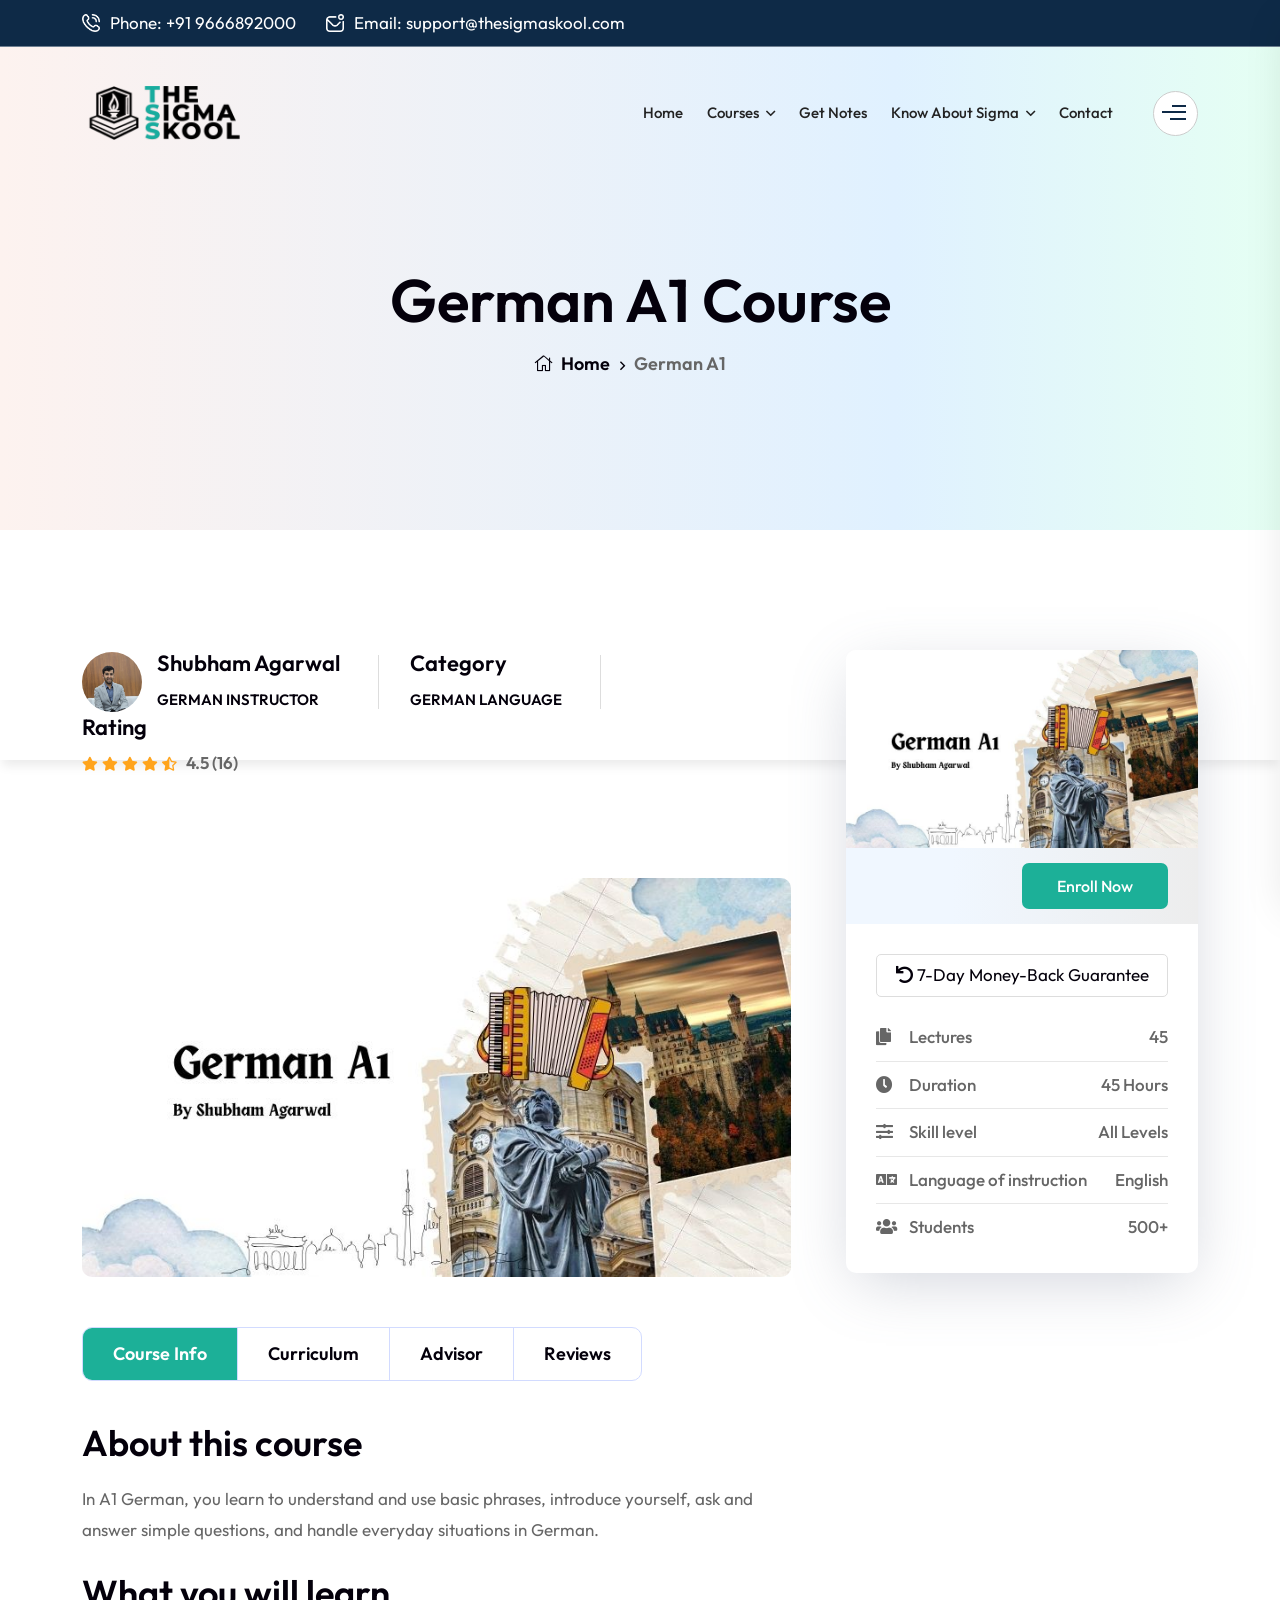
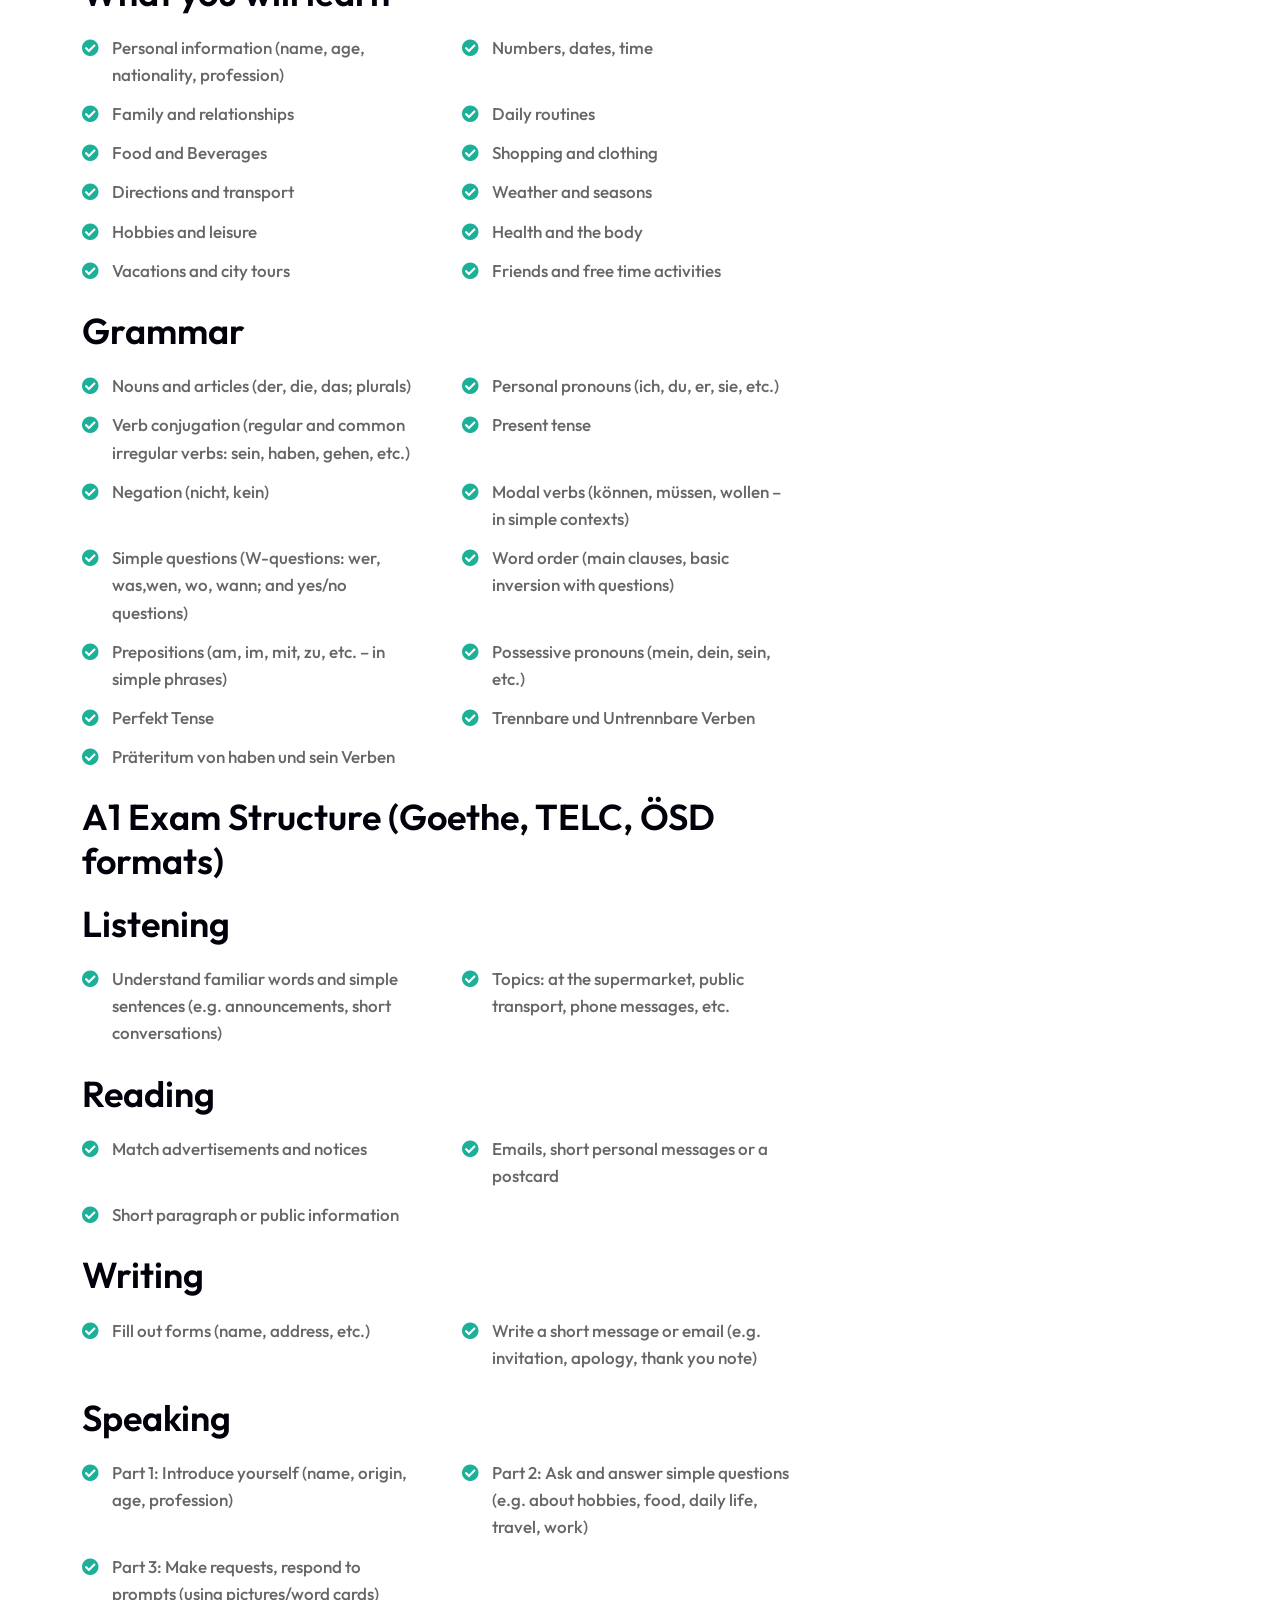
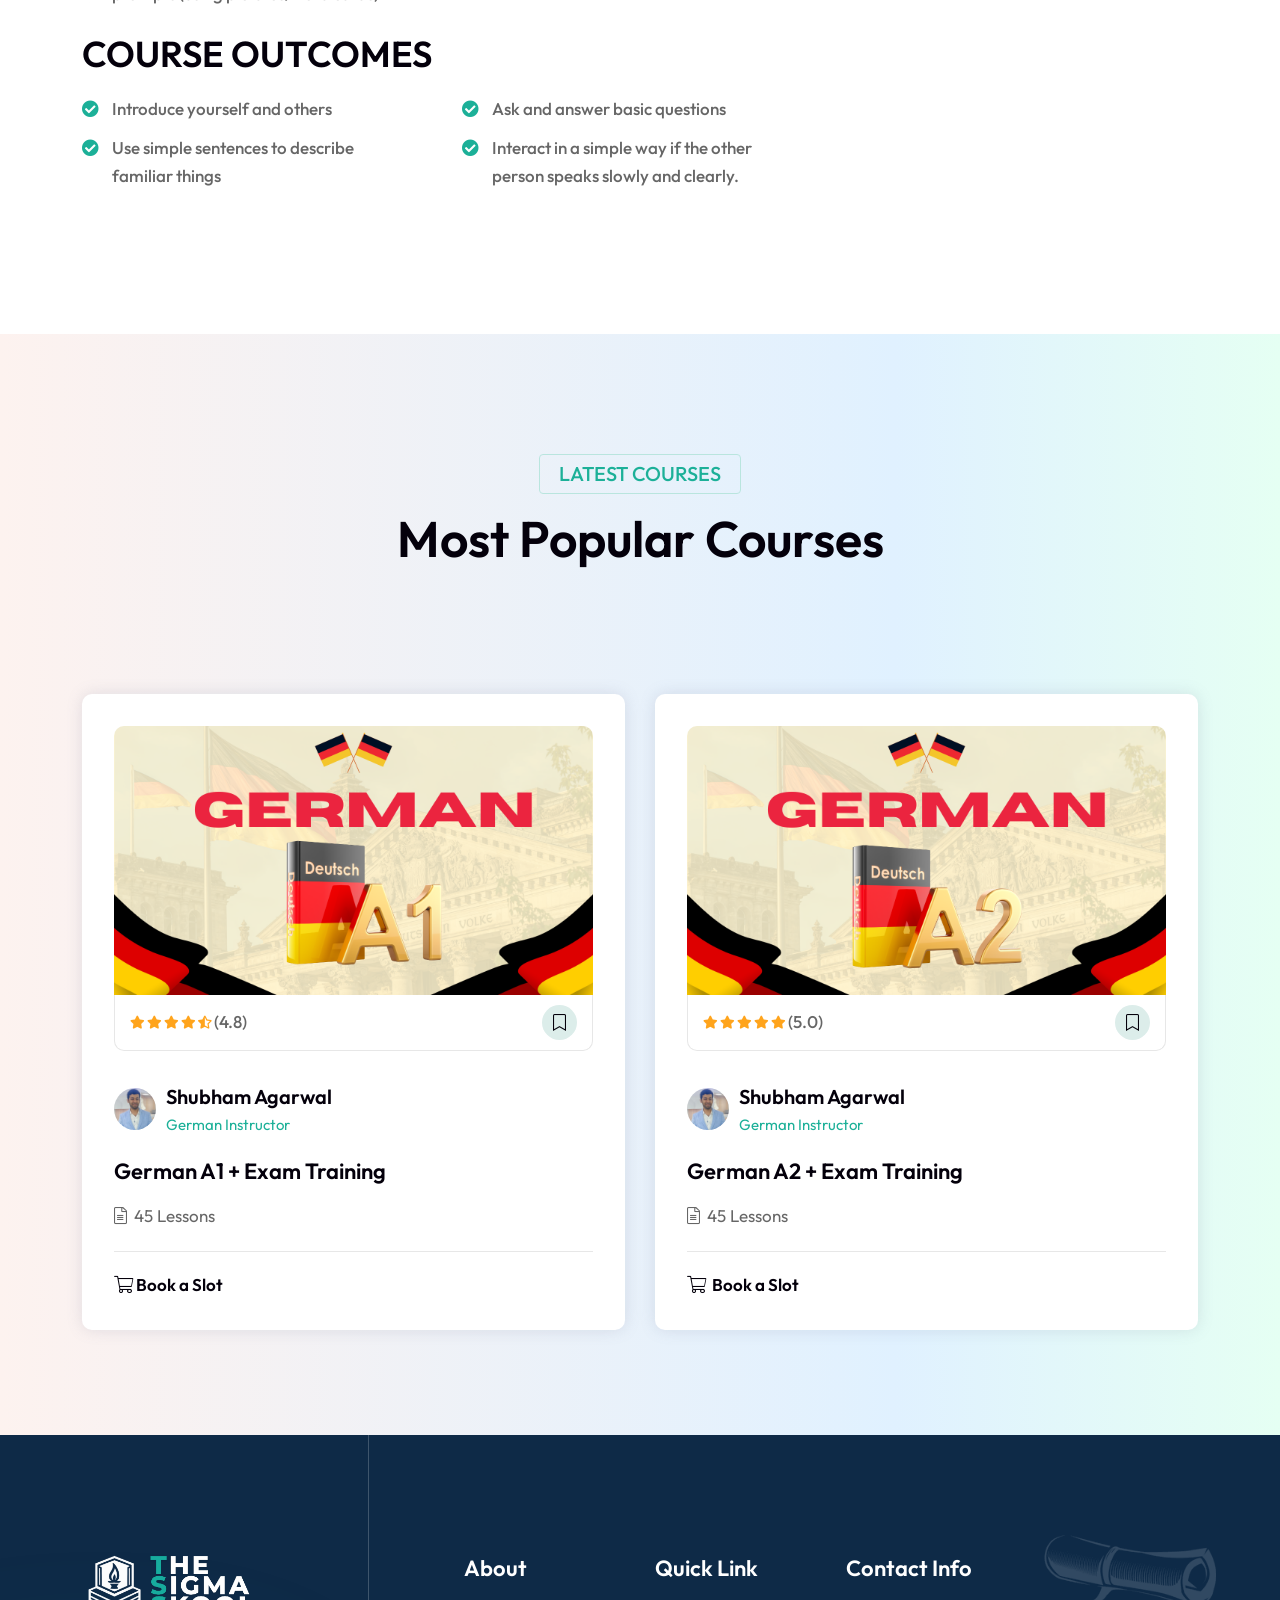
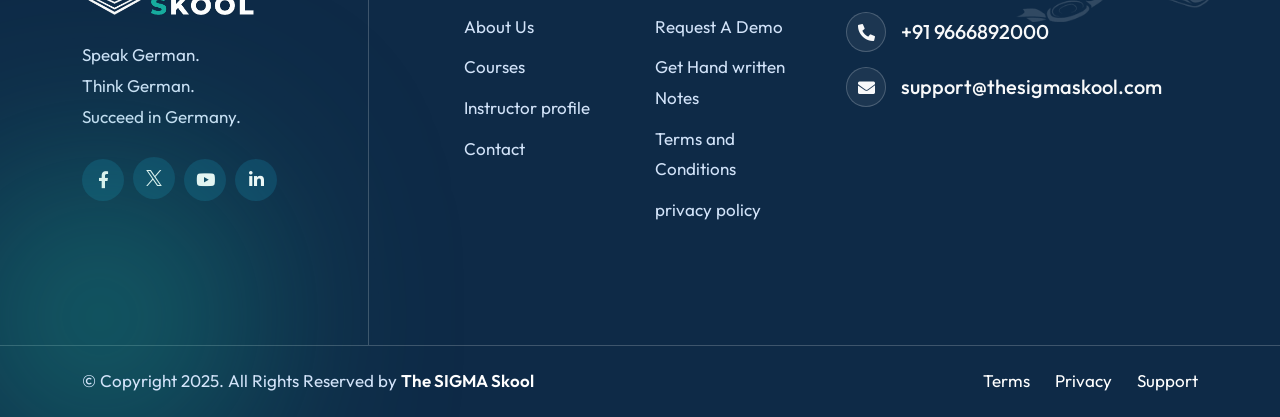
==== commit eda48675: "update" ====
--- a/a1.html
+++ b/a1.html
@@ -240,6 +240,8 @@
                                         <!-- <li><a href="instructor.html">Instructor</a></li> -->
                                     <li><a href="profile.html">Instructor Profile</a></li>
                                     <li><a href="terms-and-conditions.html">Terms and Conditions</a></li>
+                                    <li><a href="privacy-policy.html">privacy-policy</a></li>
+
                                     <!-- <div class="col-menu-wrap">
                                             <div class="col-menu">
                                                 <h6 class="title">Get Started</h6>
@@ -752,7 +754,7 @@
                                             <div class="pricce">
                                                 <!-- <h2>$32</h2> -->
                                             </div>
-                                            <a class="btn btn-theme animation btn-sm" href="https://wa.me/911234567890">Enroll Now</a>
+                                            <a class="btn btn-theme animation btn-sm" href="https://wa.me/919666892000">Enroll Now</a>
                                         </div>
                                         <div class="course-includes">
                                             <div class="info">
@@ -844,14 +846,15 @@
     </div>
     <!-- End Course Details -->
 
-    <!-- Start Related Course 
+     <!-- Start Course 
     ============================================= -->
-    <div class="course-style-two-area default-padding bottom-less bg-gray-gradient-secondary overflow-hidden">
+    <div class="course-style-two-area default-padding bottom-less bg-gray-gradient-secondary overflow-hidden"
+        id="courses">
         <div class="container">
             <div class="row">
                 <div class="col-lg-8 offset-lg-2">
                     <div class="site-heading text-center">
-                        <h4 class="sub-title">Related Courses</h4>
+                        <h4 class="sub-title">Latest Courses</h4>
                         <h2 class="title">Most Popular Courses</h2>
                     </div>
                 </div>
@@ -862,6 +865,8 @@
                 <div class="col-lg-12">
                     <div class="course-style-one-bullet swiper">
                         <div class="swiper-wrapper">
+
+
                             <!-- <div class="swiper-slide">
                                 <div class="course-bullet-item">
                                     <div class="icon">
@@ -872,8 +877,8 @@
                                         <span>6 Courses</span>
                                     </div>
                                 </div>
-                            </div>
-                            <div class="swiper-slide">
+                            </div> -->
+                            <!-- <div class="swiper-slide">
                                 <div class="course-bullet-item">
                                     <div class="icon">
                                         <img src="assets/img/icon/27.png" alt="Image Not Found">
@@ -915,8 +920,8 @@
                                         <h4>Spanish</h4>
                                         <span>7 Courses</span>
                                     </div>
-                                </div> -->
-                            </div>
+                                </div>
+                            </div> -->
                         </div>
                     </div>
                 </div>
@@ -950,15 +955,15 @@
                                                     </li>
                                                 </ul>
                                                 <div class="bookmark">
-                                                    <a href="#"><i class="fas fa-bookmark"></i></a>
+                                                    <a href="a1.html"><i class="fas fa-bookmark"></i></a>
                                                 </div>
                                             </div>
                                             <div class="info">
                                                 <div class="author">
                                                     <img src="assets/img/courses/profile.png" alt="Image Not Found">
-                                                    <a href="#">Shubham Agarwal <span>German Instructor</span></a>
-                                                </div>
-                                                <h4><a href="course-single.html">German A1 + Exam Training</a></h4>
+                                                    <a href="profile.html">Shubham Agarwal <span>German Instructor</span></a>
+                                                </div>
+                                                <h4><a href="a1.html">German A1 + Exam Training</a></h4>
                                                 <div class="course-meta">
                                                     <ul>
                                                         <li>
@@ -972,7 +977,7 @@
                                             </div>
                                             <div class="course-bottom-meta">
                                                 <!-- <h2 class="price"><del>$48.00</del> $32.00</h2> -->
-                                                <a href="#"><i class="fas fa-shopping-cart"></i>Book a Slot</a>
+                                                <a href="contact-us.html"><i class="fas fa-shopping-cart"></i>Book a Slot</a>
                                             </div>
                                         </div>
                                     </div>
@@ -997,15 +1002,15 @@
                                                     </li>
                                                 </ul>
                                                 <div class="bookmark">
-                                                    <a href="#"><i class="fas fa-bookmark"></i></a>
+                                                    <a href="a2.html"><i class="fas fa-bookmark"></i></a>
                                                 </div>
                                             </div>
                                             <div class="info">
                                                 <div class="author">
                                                     <img src="assets/img/courses/profile.png" alt="Image Not Found">
-                                                    <a href="#">Shubham Agarwal <span>German Instructor</span></a>
-                                                </div>
-                                                <h4><a href="course-single.html">german A2 + Exam Training</a></h4>
+                                                    <a href="profile.html">Shubham Agarwal <span>German Instructor</span></a>
+                                                </div>
+                                                <h4><a href="a2.html">German A2 + Exam Training</a></h4>
                                                 <div class="course-meta">
                                                     <ul>
                                                         <li>
@@ -1019,7 +1024,7 @@
                                             </div>
                                             <div class="course-bottom-meta">
                                                 <!-- <h2 class="price"><del>$53.00</del> $28.00</h2> -->
-                                                <a href="#"><i class="fas fa-shopping-cart"></i> Book a Slot</a>
+                                                <a href="contact-us.html"><i class="fas fa-shopping-cart"></i> Book a Slot</a>
                                             </div>
                                         </div>
                                     </div>
@@ -1044,15 +1049,15 @@
                                                     </li>
                                                 </ul>
                                                 <div class="bookmark">
-                                                    <a href="#"><i class="fas fa-bookmark"></i></a>
+                                                    <a href="b1.html"><i class="fas fa-bookmark"></i></a>
                                                 </div>
                                             </div>
                                             <div class="info">
                                                 <div class="author">
                                                     <img src="assets/img/courses/profile.png" alt="Image Not Found">
-                                                    <a href="#">Shubham Agarwal <span>German Instructor</span></a>
-                                                </div>
-                                                <h4><a href="course-single.html">German B1 + Exam Training</a></h4>
+                                                    <a href="profile.html">Shubham Agarwal <span>German Instructor</span></a>
+                                                </div>
+                                                <h4><a href="b1.html">German B1 + Exam Training</a></h4>
                                                 <div class="course-meta">
                                                     <ul>
                                                         <li>
@@ -1066,23 +1071,12 @@
                                             </div>
                                             <div class="course-bottom-meta">
                                                 <!-- <h2 class="price"><del>$36.00</del> $20.00</h2> -->
-                                                <a href="#"><i class="fas fa-shopping-cart"></i> Book a Slot</a>
+                                                <a href="contact-us.html"><i class="fas fa-shopping-cart"></i> Book a Slot</a>
                                             </div>
                                         </div>
                                     </div>
                                     <!-- Single Item -->
-                                </div>
-                            </div>
-                        </div>
-                    </div>
-                    <!-- End Single Item -->
-
-                    <!-- Single Item -->
-                    <div class="swiper-slide">
-                        <div class="row">
-                            <div class="course-inner-carousel swiper">
-                                <div class="swiper-wrapper">
-                                    <!-- Single Item -->
+                                       <!-- Single Item -->
                                     <div class="swiper-slide">
                                         <div class="course-style-one-item hover-less style-two">
                                             <div class="thumb">
@@ -1102,15 +1096,15 @@
                                                     </li>
                                                 </ul>
                                                 <div class="bookmark">
-                                                    <a href="#"><i class="fas fa-bookmark"></i></a>
+                                                    <a href="a1a2b1.html"><i class="fas fa-bookmark"></i></a>
                                                 </div>
                                             </div>
                                             <div class="info">
                                                 <div class="author">
                                                     <img src="assets/img/courses/profile.png" alt="Image Not Found">
-                                                    <a href="#">Shubham Agarwal<span>German Instructor</span></a>
-                                                </div>
-                                                <h4><a href="course-single.html">German Combo pack A1+A2+B1 + Exam
+                                                    <a href="profile.html">Shubham Agarwal<span>German Instructor</span></a>
+                                                </div>
+                                                <h4><a href="a1a2b1.html">German Combo pack A1+A2+B1 + Exam
                                                         Training</a></h4>
                                                 <div class="course-meta">
                                                     <ul>
@@ -1125,7 +1119,7 @@
                                             </div>
                                             <div class="course-bottom-meta">
                                                 <!-- <h2 class="price"><del>$36.00</del> $20.00</h2> -->
-                                                <a href="#"><i class="fas fa-shopping-cart"></i> Book a slot</a>
+                                                <a href="contact-us.html"><i class="fas fa-shopping-cart"></i> Book a slot</a>
                                             </div>
                                         </div>
                                     </div>
@@ -1150,15 +1144,15 @@
                                                     </li>
                                                 </ul>
                                                 <div class="bookmark">
-                                                    <a href="#"><i class="fas fa-bookmark"></i></a>
+                                                    <a href="a1a2.html"><i class="fas fa-bookmark"></i></a>
                                                 </div>
                                             </div>
                                             <div class="info">
                                                 <div class="author">
                                                     <img src="assets/img/courses/profile.png" alt="Image Not Found">
-                                                    <a href="#">Shubham Agarwal<span>German Instructor</span></a>
-                                                </div>
-                                                <h4><a href="course-single.html">German A1+A2 Combo + Exam Training</a>
+                                                    <a href="profile.html">Shubham Agarwal<span>German Instructor</span></a>
+                                                </div>
+                                                <h4><a href="a1a2.html">German A1+A2 Combo + Exam Training</a>
                                                 </h4>
                                                 <div class="course-meta">
                                                     <ul>
@@ -1173,7 +1167,7 @@
                                             </div>
                                             <div class="course-bottom-meta">
                                                 <!-- <h2 class="price"><del>$42.00</del> $28.00</h2> -->
-                                                <a href="#"><i class="fas fa-shopping-cart"></i> Book a slot</a>
+                                                <a href="contact-us.html"><i class="fas fa-shopping-cart"></i> Book a slot</a>
                                             </div>
                                         </div>
                                     </div>
@@ -1206,12 +1200,12 @@
                                                     <img src="assets/img/courses/profile.png" alt="Image Not Found">
                                                     <a href="#">Shubham Agarwal <span>German Instructor</span></a>
                                                 </div>
-                                                <h4><a href="course-single.html">German A2+B1 Combo + Exam Training</a>
+                                                <h4><a href="a2b1.html">German A2+B1 Combo + Exam Training</a>
                                                 </h4>
                                                 <div class="course-meta">
                                                     <ul>
                                                         <li>
-                                                            <i class="fas fa-file-alt"></i> 100 Lessons
+                                                            <i class="fas fa-file-alt"></i> 110 Lessons
                                                         </li>
                                                         <!-- <li>
                                                             <i class="fas fa-user"></i> 875 Students
@@ -1232,6 +1226,18 @@
                     </div>
                     <!-- End Single Item -->
 
+                    <!-- Single Item -->
+                    <!-- <div class="swiper-slide">
+                        <div class="row">
+                            <div class="course-inner-carousel swiper">
+                                <div class="swiper-wrapper">
+                                  
+                                </div>
+                            </div>
+                        </div>
+                    </div> -->
+                    <!-- End Single Item -->
+
 
 
                 </div>
@@ -1239,7 +1245,7 @@
         </div>
     </div>
 
-   <!-- Start Footer 
+    <!-- Start Footer 
     ============================================= -->
     <footer class="bg-dark footer-style-one text-light">
         <div class="footer-shape-style-one">
@@ -1306,7 +1312,7 @@
                             <h4 class="widget-title">Quick Link</h4>
                             <ul>
                                 <li>
-                                    <a href="https://wa.me/911234567890">Request A Demo</a>
+                                    <a href="https://wa.me/919666892000">Request A Demo</a>
                                 </li>
                                 <li>
                                     <a href="notes.html">Get Hand written Notes</a>
@@ -1375,10 +1381,10 @@
                     <div class="col-lg-6 text-end">
                         <ul class="link-list">
                             <li>
-                                <a href="#">Terms</a>
+                                <a href="terms-and-conditions.html">Terms</a>
                             </li>
                             <li>
-                                <a href="#">Privacy</a>
+                                <a href="privacy-policy.html">Privacy</a>
                             </li>
                             <li>
                                 <a href="mailto:contact@example.com">Support</a>
--- a/assets/css/style.css
+++ b/assets/css/style.css
@@ -11620,7 +11620,7 @@
 	margin-top: 25px;
 }
 
-ul.list-check li {
+/* ul.list-check li {
 	display: inline-block;
 	position: relative;
 	z-index: 1;
@@ -11636,7 +11636,7 @@
 	font-family: "Font Awesome 5 Pro";
 	font-weight: 600;
 	color: var(--color-primary);
-}
+} */
 
 .newsletter-style-one-items .shape img:nth-child(2) {
 	left: auto;
@@ -12950,7 +12950,9 @@
 	background: var(--bg-gray-gradient-secondary);
 	z-index: -1;
 }
-
+.contact-style-one-area::after {
+    background: none !important;
+}
 .contact-form-style-one input, .contact-form-style-one textarea {
 	background: transparent;
 	border: none;
